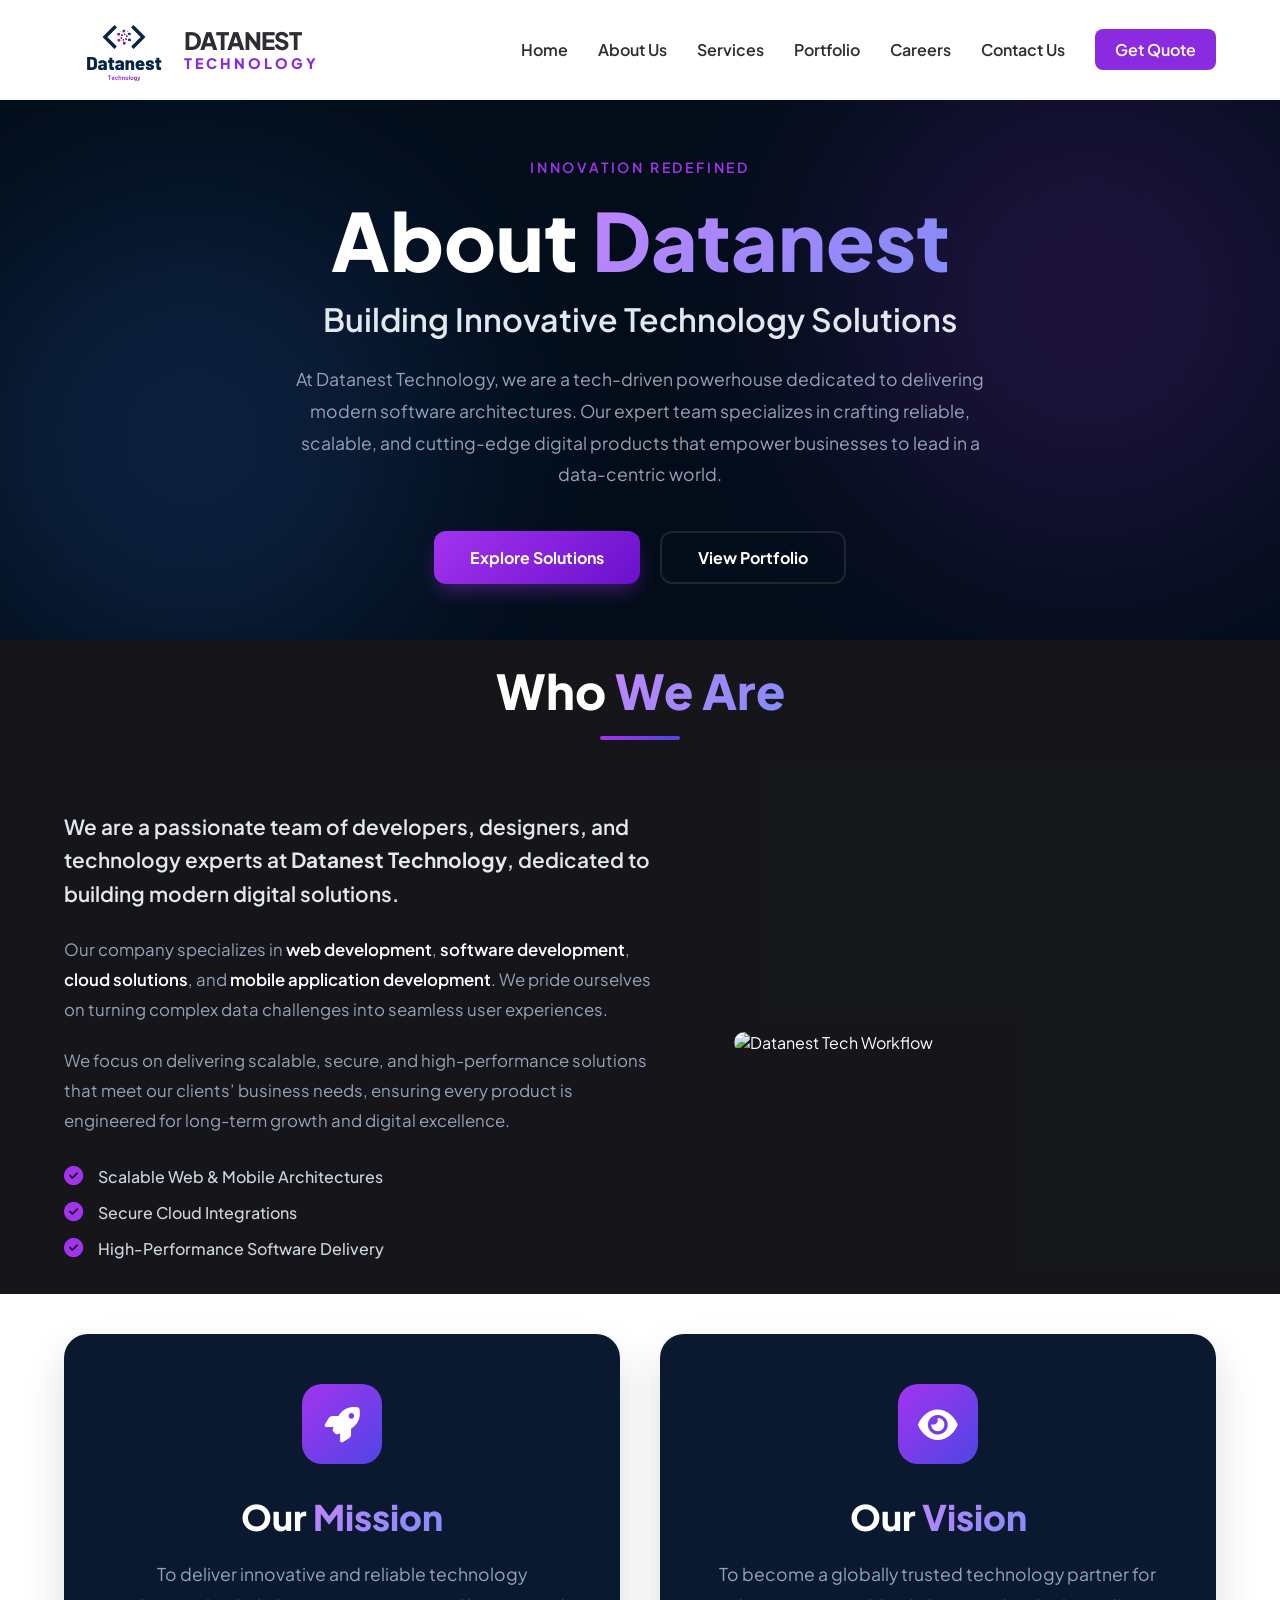
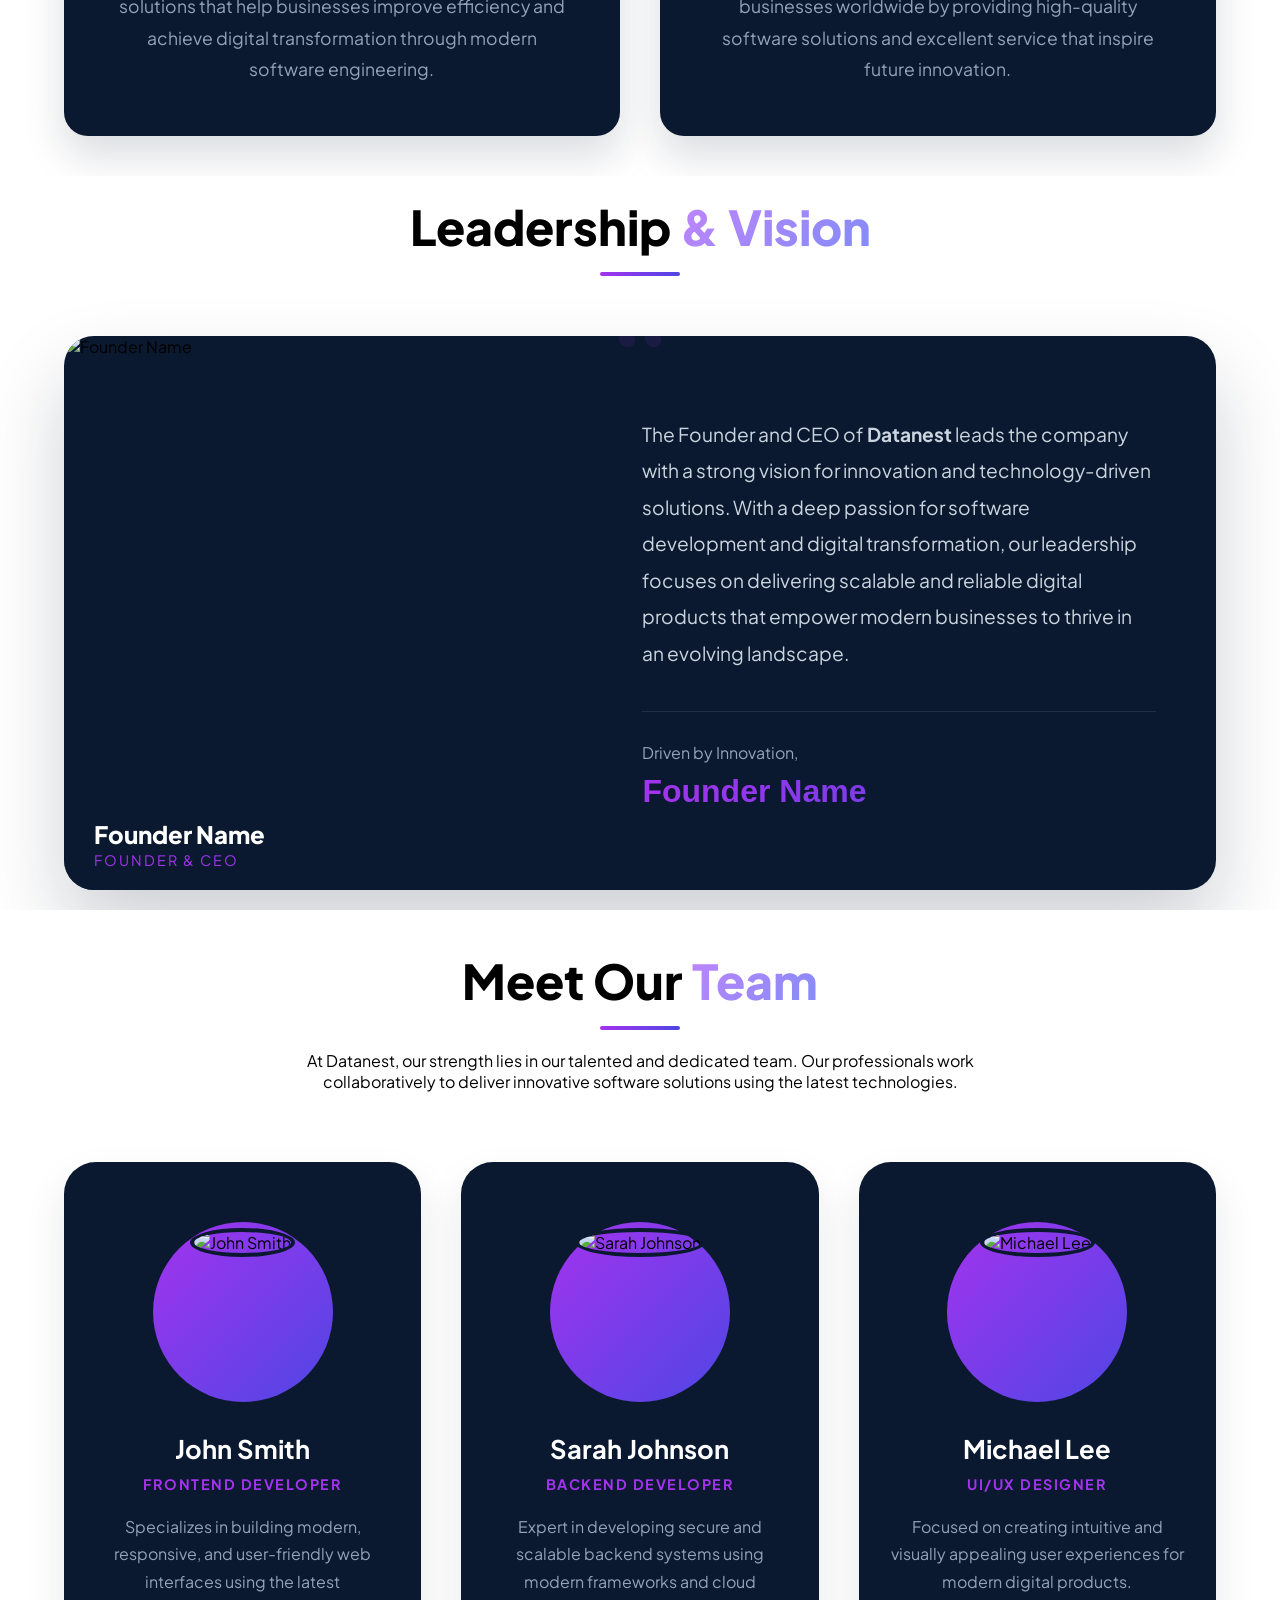
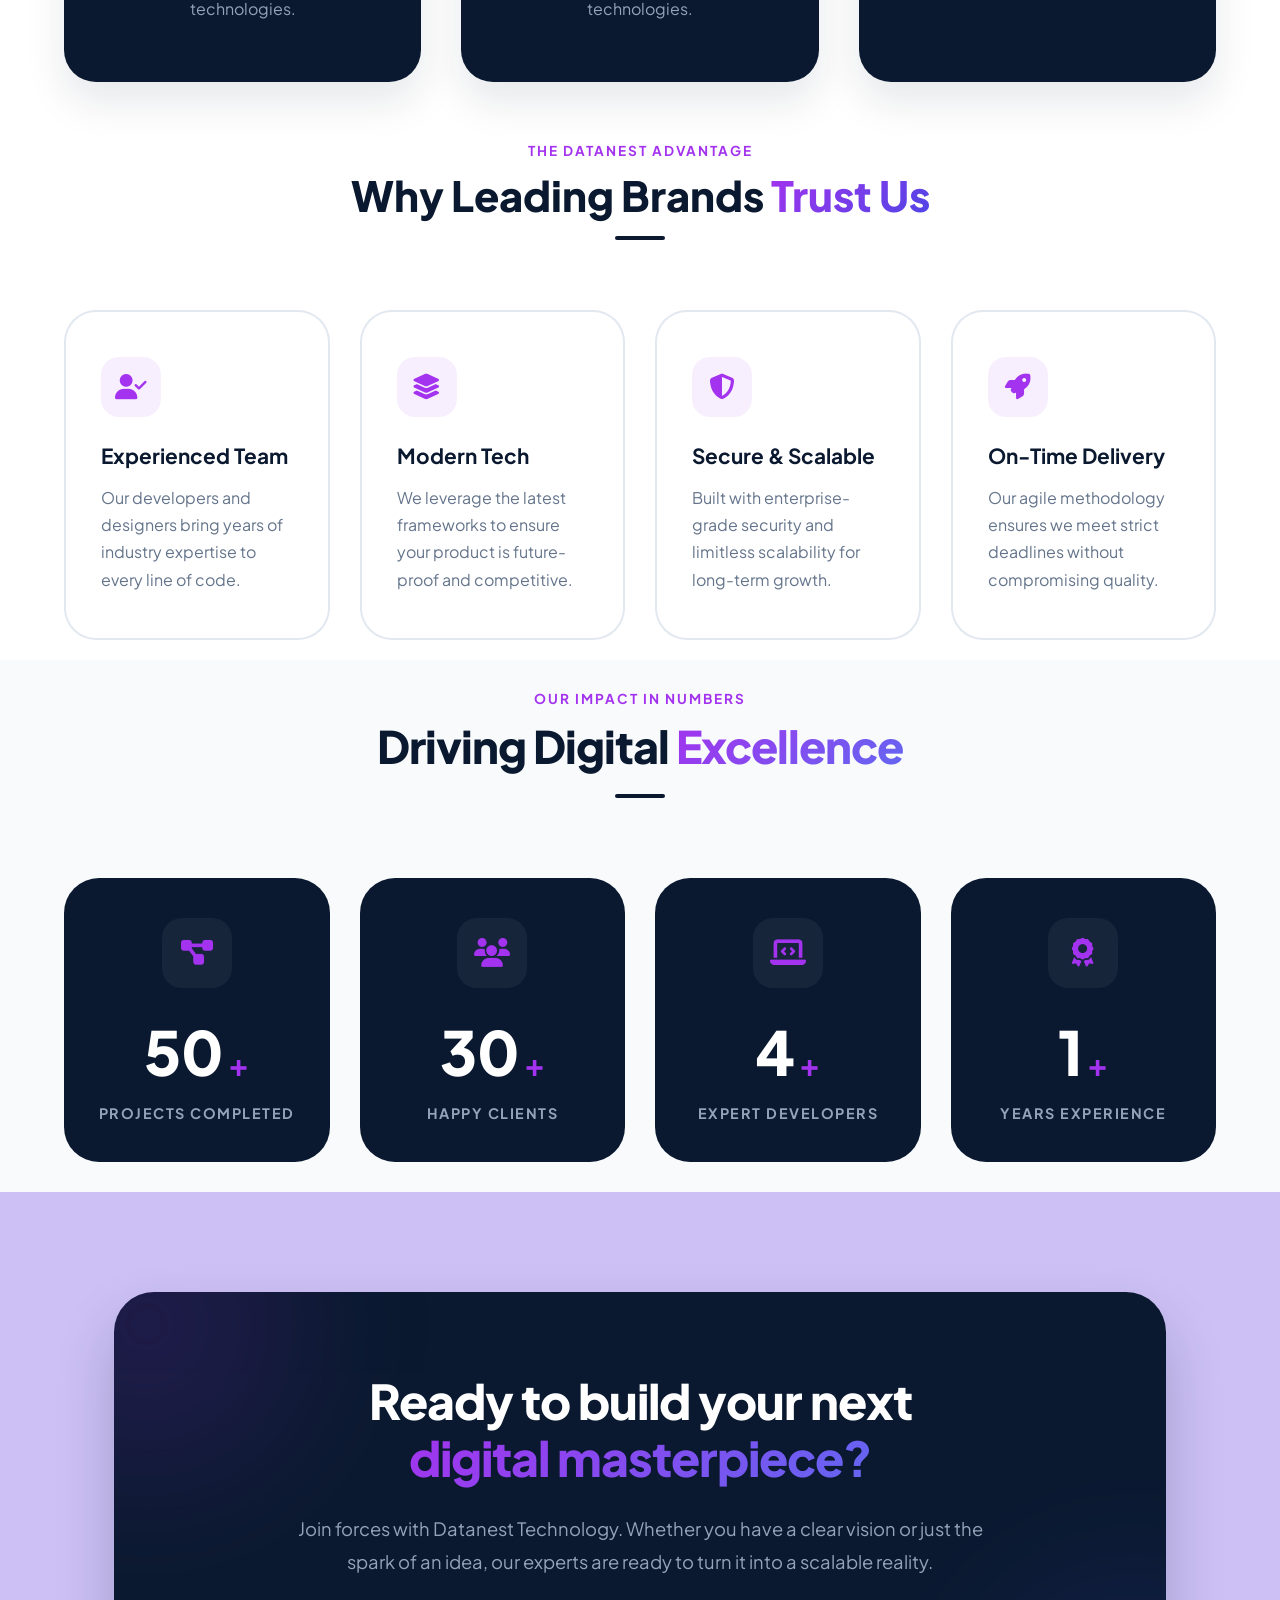
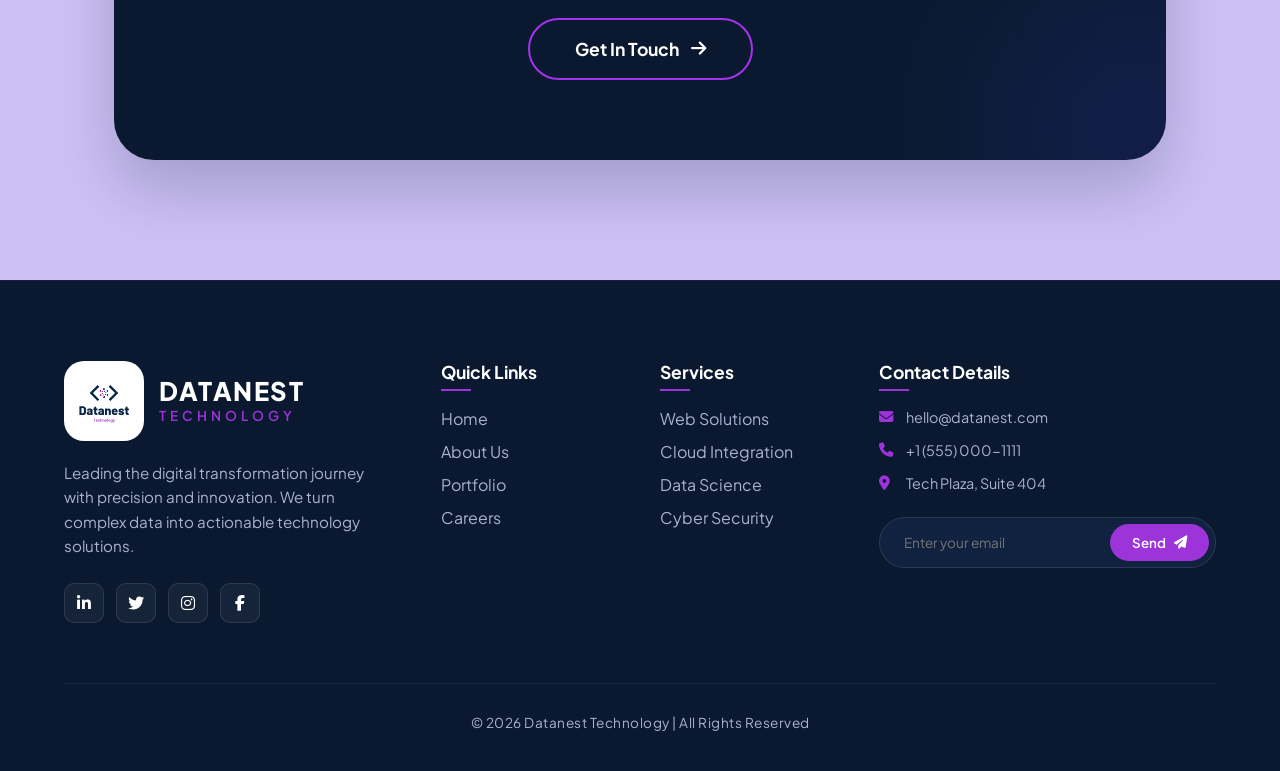
==== about.html @ e2bbfbfa "Initial commit" ====
<!DOCTYPE html>
<html lang="en">

<head>
    <meta charset="UTF-8">
    <meta name="viewport" content="width=device-width, initial-scale=1.0">
    <title>Datanest Technology </title>
    <link rel="stylesheet" href="about.css">
    <link rel="stylesheet" href="https://cdnjs.cloudflare.com/ajax/libs/font-awesome/6.4.0/css/all.min.css">
    <link href="https://fonts.googleapis.com/css2?family=Plus+Jakarta+Sans:wght@400;600;800&display=swap"
        rel="stylesheet">
</head>

<body>

    <nav class="navbar">
        <div class="nav-container">
            <a href="#" class="logo-wrapper">
                <img src="Images/Datanest Technology.svg" alt="Logo" class="logo-img">
                <span class="company-name">DATANEST <span class="accent">TECHNOLOGY</span></span>
            </a>

            <ul class="nav-menu" id="nav-menu">
                <li><a href="index.html" class="nav-link">Home</a></li>
                <li><a href="about.html" class="nav-link">About Us</a></li>
                <li><a href="services.html" class="nav-link">Services</a></li>
                <li><a href="portfolio.html" class="nav-link">Portfolio</a></li>
                <li><a href="career.html" class="nav-link">Careers</a></li>
                <li><a href="contact.html" class="nav-link">Contact Us</a></li>
                <li><a href="#" class="btn-quote">Get Quote</a></li>
            </ul>

            <div class="hamburger" id="hamburger">
                <span class="bar"></span>
                <span class="bar"></span>
                <span class="bar"></span>
            </div>
        </div>
    </nav>


    <!----========================
     ABOUT HERO SECTION
     =============================  -->
     <section class="dt-hero">
        <div class="dt-hero-overlay"></div>
        
        <div class="dt-hero-container">
            <div class="dt-hero-content">
                <span class="dt-tagline">Innovation Redefined</span>
                <h1 class="dt-title">About <span class="dt-gradient-text">Datanest</span></h1>
                <h2 class="dt-subtitle">Building Innovative Technology Solutions</h2>
                <p class="dt-description">
                    At Datanest Technology, we are a tech-driven powerhouse dedicated to delivering modern software 
                    architectures. Our expert team specializes in crafting reliable, scalable, and cutting-edge 
                    digital products that empower businesses to lead in a data-centric world.
                </p>
                <div class="dt-hero-actions">
                    <a href="#services" class="dt-btn-filled">Explore Solutions</a>
                    <a href="portfolio.html" class="dt-btn-outline">View Portfolio</a>
                </div>
            </div>
        </div>

        <div class="dt-blob blob-purple"></div>
        <div class="dt-blob blob-blue"></div>
    </section>

    <!--===========================
     INTRODUCTION 
     ===========================-->
     <section class="dt-intro-section">
    <div class="dt-container">
        <div class="dt-intro-header">
            <h2 class="dt-section-title">Who <span class="dt-gradient-text">We Are</span></h2>
            <div class="dt-title-underline"></div>
        </div>

        <div class="dt-intro-grid">
            <div class="dt-intro-text">
                <p class="dt-highlight">
                    We are a passionate team of developers, designers, and technology experts 
                    at <strong>Datanest Technology</strong>, dedicated to building modern digital solutions.
                </p>
                <p class="dt-main-para">
                    Our company specializes in <strong>web development</strong>, <strong>software development</strong>, 
                    <strong>cloud solutions</strong>, and <strong>mobile application development</strong>. We pride 
                    ourselves on turning complex data challenges into seamless user experiences.
                </p>
                <p class="dt-main-para">
                    We focus on delivering scalable, secure, and high-performance solutions that meet our 
                    clients’ business needs, ensuring every product is engineered for long-term growth 
                    and digital excellence.
                </p>
                <div class="dt-intro-cta">
                    <ul class="dt-feature-list">
                        <li><i class="fas fa-check-circle"></i> Scalable Web & Mobile Architectures</li>
                        <li><i class="fas fa-check-circle"></i> Secure Cloud Integrations</li>
                        <li><i class="fas fa-check-circle"></i> High-Performance Software Delivery</li>
                    </ul>
                </div>
            </div>

            <div class="dt-intro-image-box">
                <div class="dt-image-wrapper">
                    <img src="https://images.unsplash.com/photo-1498050108023-c5249f4df085?auto=format&fit=crop&w=800&q=80" alt="Datanest Tech Workflow" class="dt-intro-img">
                    <div class="dt-image-accent"></div>
                </div>
            </div>
        </div>
    </div>
</section>

<!-- ========================
 Mission and Vision
 ============================ -->

<section class="dt-mv-section-light">
    <div class="dt-container">
        <div class="dt-mv-grid">
            
            <div class="dt-mv-card-dark" data-delay="0.1s">
                <div class="dt-card-inner">
                    <div class="dt-mv-icon-box">
                        <i class="fas fa-rocket"></i>
                    </div>
                    <h2 class="dt-mv-title">Our <span class="dt-gradient-text">Mission</span></h2>
                    <p class="dt-mv-text">
                        To deliver innovative and reliable technology solutions that help businesses 
                        improve efficiency and achieve digital transformation through modern software engineering.
                    </p>
                </div>
            </div>

            <div class="dt-mv-card-dark" data-delay="0.3s">
                <div class="dt-card-inner">
                    <div class="dt-mv-icon-box">
                        <i class="fas fa-eye"></i>
                    </div>
                    <h2 class="dt-mv-title">Our <span class="dt-gradient-text">Vision</span></h2>
                    <p class="dt-mv-text">
                        To become a globally trusted technology partner for businesses worldwide by providing 
                        high-quality software solutions and excellent service that inspire future innovation.
                    </p>
                </div>
            </div>

        </div>
    </div>
</section>

<!-- =====================
 CEO AND FOUNDER 
 ========================-->

 <section class="dt-ceo-section">
    <div class="dt-container">
        <div class="dt-ceo-header">
            <h2 class="dt-section-title">Leadership <span class="dt-gradient-text">& Vision</span></h2>
            <div class="dt-title-underline"></div>
        </div>

        <div class="dt-ceo-card">
            <div class="dt-ceo-grid">
                <div class="dt-ceo-image-box">
                    <img src="https://images.unsplash.com/photo-1507003211169-0a1dd7228f2d?auto=format&fit=crop&w=800&q=80" alt="Founder Name" class="dt-ceo-img">
                    <div class="dt-ceo-label">
                        <span class="dt-label-name">Founder Name</span>
                        <span class="dt-label-role">Founder & CEO</span>
                    </div>
                </div>

                <div class="dt-ceo-content">
                    <div class="dt-quote-mark">“</div>
                    <p class="dt-ceo-text">
                        The Founder and CEO of <strong>Datanest</strong> leads the company with a strong vision for innovation and technology-driven solutions. With a deep passion for software development and digital transformation, our leadership focuses on delivering scalable and reliable digital products that empower modern businesses to thrive in an evolving landscape.
                    </p>
                    <div class="dt-ceo-signature-box">
                        <p class="dt-sig-text">Driven by Innovation,</p>
                        <h4 class="dt-signature-name">Founder Name</h4>
                    </div>
                </div>
            </div>
        </div>
    </div>
</section>


<!-- =========================
 TEAM SECTION 
 ============================== -->
 <section class="dt-team-section">
    <div class="dt-container">
        <div class="dt-team-header">
            <h2 class="dt-section-title">Meet Our <span class="dt-gradient-text">Team</span></h2>
            <div class="dt-title-underline"></div>
            <p class="dt-team-intro">
                At Datanest, our strength lies in our talented and dedicated team. Our professionals work collaboratively 
                to deliver innovative software solutions using the latest technologies.
            </p>
        </div>

        <div class="dt-team-grid-3">
            <div class="dt-member-card" data-delay="0.1s">
                <div class="dt-member-inner">
                    <div class="dt-member-img-box">
                        <img src="https://images.unsplash.com/photo-1500648767791-00dcc994a43e?auto=format&fit=crop&w=600&q=80" alt="John Smith">
                    </div>
                    <div class="dt-member-info">
                        <h3>John Smith</h3>
                        <span class="dt-member-role">Frontend Developer</span>
                        <p class="dt-member-desc">Specializes in building modern, responsive, and user-friendly web interfaces using the latest technologies.</p>
                    </div>
                </div>
            </div>

            <div class="dt-member-card" data-delay="0.2s">
                <div class="dt-member-inner">
                    <div class="dt-member-img-box">
                        <img src="https://images.unsplash.com/photo-1494790108377-be9c29b29330?auto=format&fit=crop&w=600&q=80" alt="Sarah Johnson">
                    </div>
                    <div class="dt-member-info">
                        <h3>Sarah Johnson</h3>
                        <span class="dt-member-role">Backend Developer</span>
                        <p class="dt-member-desc">Expert in developing secure and scalable backend systems using modern frameworks and cloud technologies.</p>
                    </div>
                </div>
            </div>

            <div class="dt-member-card" data-delay="0.3s">
                <div class="dt-member-inner">
                    <div class="dt-member-img-box">
                        <img src="https://images.unsplash.com/photo-1507003211169-0a1dd7228f2d?auto=format&fit=crop&w=600&q=80" alt="Michael Lee">
                    </div>
                    <div class="dt-member-info">
                        <h3>Michael Lee</h3>
                        <span class="dt-member-role">UI/UX Designer</span>
                        <p class="dt-member-desc">Focused on creating intuitive and visually appealing user experiences for modern digital products.</p>
                    </div>
                </div>
            </div>
        </div>
    </div>
</section>

<!--=======================
 why-section 
 =========================-->

<section class="dn-why-section">
    <div class="dn-why-container">
        
        <div class="dn-why-header">
            <span class="dn-why-subtitle">The Datanest Advantage</span>
            <h2 class="dn-why-title">Why Leading Brands <span class="dn-why-gradient">Trust Us</span></h2>
            <div class="dn-why-divider"></div>
        </div>

        <div class="dn-why-grid">
            <div class="dn-why-card">
                <div class="dn-why-inner">
                    <div class="dn-why-icon-box">
                        <i class="fas fa-user-check"></i>
                    </div>
                    <h3>Experienced Team</h3>
                    <p>Our developers and designers bring years of industry expertise to every line of code.</p>
                </div>
            </div>

            <div class="dn-why-card">
                <div class="dn-why-inner">
                    <div class="dn-why-icon-box">
                        <i class="fas fa-layer-group"></i>
                    </div>
                    <h3>Modern Tech</h3>
                    <p>We leverage the latest frameworks to ensure your product is future-proof and competitive.</p>
                </div>
            </div>

            <div class="dn-why-card">
                <div class="dn-why-inner">
                    <div class="dn-why-icon-box">
                        <i class="fas fa-shield-alt"></i>
                    </div>
                    <h3>Secure & Scalable</h3>
                    <p>Built with enterprise-grade security and limitless scalability for long-term growth.</p>
                </div>
            </div>

            <div class="dn-why-card">
                <div class="dn-why-inner">
                    <div class="dn-why-icon-box">
                        <i class="fas fa-rocket"></i>
                    </div>
                    <h3>On-Time Delivery</h3>
                    <p>Our agile methodology ensures we meet strict deadlines without compromising quality.</p>
                </div>
            </div>
        </div>
    </div>
</section>


<!-- COUTER -->

<section class="dn-stats-section">
    <div class="dn-stats-container">
        
        <div class="dn-stats-header">
            <span class="dn-stats-pretitle">Our Impact In Numbers</span>
            <h2 class="dn-stats-main-title">Driving Digital <span class="dn-stats-gradient">Excellence</span></h2>
            <div class="dn-stats-divider"></div>
        </div>

        <div class="dn-stats-grid">
            <div class="dn-stats-card">
                <div class="dn-stats-icon-circle">
                    <i class="fas fa-project-diagram"></i>
                </div>
                <div class="dn-stats-flex">
                    <div class="dn-stats-number" data-target="50">0</div>
                    <span class="dn-stats-plus">+</span>
                </div>
                <p class="dn-stats-label">Projects Completed</p>
                <div class="dn-stats-card-glow"></div>
            </div>

            <div class="dn-stats-card">
                <div class="dn-stats-icon-circle">
                    <i class="fas fa-users"></i>
                </div>
                <div class="dn-stats-flex">
                    <div class="dn-stats-number" data-target="30">0</div>
                    <span class="dn-stats-plus">+</span>
                </div>
                <p class="dn-stats-label">Happy Clients</p>
                <div class="dn-stats-card-glow"></div>
            </div>

            <div class="dn-stats-card">
                <div class="dn-stats-icon-circle">
                    <i class="fas fa-laptop-code"></i>
                </div>
                <div class="dn-stats-flex">
                    <div class="dn-stats-number" data-target="10">0</div>
                    <span class="dn-stats-plus">+</span>
                </div>
                <p class="dn-stats-label">Expert Developers</p>
                <div class="dn-stats-card-glow"></div>
            </div>

            <div class="dn-stats-card">
                <div class="dn-stats-icon-circle">
                    <i class="fas fa-award"></i>
                </div>
                <div class="dn-stats-flex">
                    <div class="dn-stats-number" data-target="3">0</div>
                    <span class="dn-stats-plus">+</span>
                </div>
                <p class="dn-stats-label">Years Experience</p>
                <div class="dn-stats-card-glow"></div>
            </div>
        </div>
    </div>
</section>


<!-- ======================
 CTA 
 ===========================-->
 <section class="dn-cta-section">
    <div class="dn-cta-container">
        <div class="dn-cta-card">
            <div class="dn-cta-glow-1"></div>
            <div class="dn-cta-glow-2"></div>

            <div class="dn-cta-content">
                <h2 class="dn-cta-title">Ready to build your next <br><span class="dn-cta-gradient">digital masterpiece?</span></h2>
                <p class="dn-cta-text">
                    Join forces with Datanest Technology. Whether you have a clear vision or just the spark of an idea, 
                    our experts are ready to turn it into a scalable reality.
                </p>
                
                <div class="dn-cta-actions">
                    <a href="contact.html" class="dn-cta-btn">
                        <span>Get In Touch</span>
                        <i class="fas fa-arrow-right"></i>
                    </a>
                </div>
            </div>
        </div>
    </div>
</section>


    <!-- ==========================
     FOOTER 
    ==============================-->

    <footer class="dt-main-footer">
        <div class="dt-footer-grid">
            <div class="dt-footer-brand">
                <a href="#" class="dt-footer-logo-box">
                    <img src="Images/Datanest Technology.svg" alt="Datanest Logo" class="dt-footer-img">

                    <div class="dt-logo-text-wrapper">
                        <span class="dt-footer-name">DATANEST</span>
                        <span class="dt-purple-text">TECHNOLOGY</span>
                    </div>
                </a>
                <p class="dt-footer-bio">
                    Leading the digital transformation journey with precision and innovation. We turn complex data into
                    actionable technology solutions.
                </p>
                <div class="dt-social-group">
                    <a href="#" class="dt-social-icon" aria-label="LinkedIn"><i class="fab fa-linkedin-in"></i></a>
                    <a href="#" class="dt-social-icon" aria-label="Twitter"><i class="fab fa-twitter"></i></a>
                    <a href="#" class="dt-social-icon dt-insta" aria-label="Instagram"><i
                            class="fab fa-instagram"></i></a>
                    <a href="#" class="dt-social-icon" aria-label="Facebook"><i class="fab fa-facebook-f"></i></a>
                </div>
            </div>

            <div class="dt-footer-nav">
                <h4 class="dt-footer-heading">Quick Links</h4>
                <ul class="dt-footer-list">
                    <li><a href="#" class="dt-footer-link">Home</a></li>
                    <li><a href="#" class="dt-footer-link">About Us</a></li>
                    <li><a href="#" class="dt-footer-link">Portfolio</a></li>
                    <li><a href="#" class="dt-footer-link">Careers</a></li>
                </ul>
            </div>

            <div class="dt-footer-nav">
                <h4 class="dt-footer-heading">Services</h4>
                <ul class="dt-footer-list">
                    <li><a href="#" class="dt-footer-link">Web Solutions</a></li>
                    <li><a href="#" class="dt-footer-link">Cloud Integration</a></li>
                    <li><a href="#" class="dt-footer-link">Data Science</a></li>
                    <li><a href="#" class="dt-footer-link">Cyber Security</a></li>
                </ul>
            </div>

            <div class="dt-footer-contact">
                <h4 class="dt-footer-heading">Contact Details</h4>
                <div class="dt-contact-row"><i class="fas fa-envelope"></i> hello@datanest.com</div>
                <div class="dt-contact-row"><i class="fas fa-phone"></i> +1 (555) 000-1111</div>
                <div class="dt-contact-row"><i class="fas fa-map-marker-alt"></i> Tech Plaza, Suite 404</div>

                <div class="dt-newsletter-box">
                    <form action="#" class="dt-input-group">
                        <input type="email" class="dt-email-input" placeholder="Enter your email" required>
                        <button type="submit" class="dt-send-btn">
                            Send <i class="fas fa-paper-plane"></i>
                        </button>
                    </form>
                </div>
            </div>
        </div>

        <div class="dt-copyright-area">
            <p class="dt-copy-text">&copy; 2026 Datanest Technology | All Rights Reserved</p>
        </div>
    </footer>



    <script src="about.js"></script>
</body>

</html>
---- about.css ----
:root {
  --primary-purple: #8b33a5;
  --dark-purple: #5d0e6d;
  --text-dark: #2d2e32;
  --white: #ffffff;
  --transition: all 0.3s ease;
}

* {
  margin: 0;
  padding: 0;
  box-sizing: border-box;
  font-family: "Plus Jakarta Sans", sans-serif;
}

/* Navbar Container */
/* Adjusting Navbar Height to accommodate larger logo */
.navbar {
  background-color: var(--white);
  height: 100px; /* Increased from 80px to fit the larger logo */
  display: flex;
  align-items: center;
  border-bottom: 2px solid #f8f8f8;
  position: relative;
  z-index: 1000;
}

.nav-container {
  width: 90%;
  max-width: 1200px;
  margin: 0 auto;
  display: flex;
  justify-content: space-between;
  align-items: center;
}

/* Logo Section */
.logo-wrapper {
  display: flex;
  align-items: center;
  text-decoration: none;
  transition: transform 0.3s ease;
}
.logo-wrapper:hover {
  transform: scale(1.09); /* Subtle pop on hover */
}
.logo-img {
  height: 120px; /* Increased from 40px for prominence */
  width: auto;
  object-fit: contain;
}

.company-name {
  font-weight: 800;
  font-size: 1.5rem; /* Increased from 1.2rem */
  color: var(--text-dark);
  letter-spacing: -1px;
  line-height: 1;
  text-transform: uppercase; /* Makes the brand feel more established */
}

.company-name .accent {
  color: var(--primary-purple);
  display: block; /* Moves 'TECHNOLOGY' to a second line for a stacked, bold look */
  font-size: 0.9rem;
  letter-spacing: 3px;
  margin-top: 4px;
}

/* Desktop Menu */
.nav-menu {
  display: flex;
  align-items: center;
  list-style: none;
  gap: 30px;
}

.nav-link {
  text-decoration: none;
  color: var(--text-dark);
  font-weight: 600;
  font-size: 1rem;
  transition: var(--transition);
}

.nav-link:hover {
  color: var(--primary-purple);
}

/* Quote Button */
.btn-quote {
  background-color: var(--primary-purple);
  color: var(--white);
  padding: 10px 20px;
  border-radius: 8px;
  text-decoration: none;
  font-weight: 600;
  transition: var(--transition);
}

.btn-quote:hover {
  background-color: var(--dark-purple);
  box-shadow: 0 4px 15px rgba(108, 99, 255, 0.3);
}

/* Mobile Hamburger */
.hamburger {
  display: none;
  cursor: pointer;
}

.bar {
  display: block;
  width: 25px;
  height: 3px;
  margin: 5px auto;
  background-color: var(--text-dark);
  transition: var(--transition);
}

/* Mobile Responsive Logic */
@media (max-width: 1024px) {
  .nav-menu {
    position: absolute;
    top: 80px;
    left: -100%;
    flex-direction: column;
    background-color: var(--white);
    width: 100%;
    text-align: center;
    transition: 0.4s;
    box-shadow: 0 10px 15px rgba(0, 0, 0, 0.05);
    padding: 40px 0;
    gap: 25px;
  }
  .company-name {
    margin-left: -12px;
  }

  .nav-menu.active {
    left: 0;
  }

  .hamburger {
    display: block;
  }

  /* Hamburger Animation */
  .hamburger.active .bar:nth-child(2) {
    opacity: 0;
  }
  .hamburger.active .bar:nth-child(1) {
    transform: translateY(8px) rotate(45deg);
  }
  .hamburger.active .bar:nth-child(3) {
    transform: translateY(-8px) rotate(-45deg);
  }
}

/* =================
HERO SECTION 
=====================*/

:root {
    --dt-bg: #0a192f;
    --dt-accent: #9d34da;
    --dt-accent-alt: #6e21a8;
    --dt-white: #ffffff;
    --dt-text-dim: #a8b2d1;
}

.dt-contact-hero {
    position: relative;
    width: 100%;
    min-height: 70vh;
    background-color: var(--dt-bg);
    display: flex;
    align-items: center;
    justify-content: center;
    overflow: hidden;
    padding: 20px 5%;
}

/* --- Animated Background --- */
.dt-hero-bg {
    position: absolute;
    width: 100%;
    height: 100%;
    z-index: 1;
}

.dt-orb {
    position: absolute;
    filter: blur(80px);
    border-radius: 50%;
    opacity: 0.4;
    animation: moveOrb 15s infinite alternate ease-in-out;
}

.dt-orb-1 {
    width: 400px;
    height: 400px;
    background: var(--dt-accent);
    top: -100px;
    left: -100px;
}

.dt-orb-2 {
    width: 300px;
    height: 300px;
    background: #4e54c8;
    bottom: -50px;
    right: -50px;
    animation-delay: -5s;
}

@keyframes moveOrb {
    0% { transform: translate(0, 0) scale(1); }
    100% { transform: translate(100px, 50px) scale(1.2); }
}

/* --- Content Layout --- */
.dt-hero-container {
    position: relative;
    z-index: 10;
    max-width: 1000px;
    text-align: center;
}

.dt-hero-content {
    opacity: 0;
    transform: translateY(30px);
}

.dt-tagline {
    color: var(--dt-accent);
    text-transform: uppercase;
    letter-spacing: 4px;
    font-size: 0.9rem;
    font-weight: 700;
    margin-bottom: 20px;
    display: block;
}

.dt-hero-heading {
    color: var(--dt-white);
    font-size: clamp(3rem, 8vw, 5rem);
    font-weight: 800;
    margin-bottom: 40px;
    line-height: 1.1;
}

.dt-purple-gradient {
    background: linear-gradient(90deg, #9d34da, #e0aaff);
    -webkit-background-clip: text;
    -webkit-text-fill-color: transparent;
}

.dt-hero-subheading {
    color: var(--dt-text-dim);
    font-size: clamp(1.1rem, 2vw, 1.3rem);
    line-height: 1.7;
    margin-bottom: 50px;
    max-width: 700px;
    margin-left: auto;
    margin-right: auto;
}

/* --- Buttons --- */
.dt-hero-btns {
    display: flex;
    gap: 20px;
    justify-content: center;
}

.dt-btn-primary {
    background: var(--dt-accent);
    color: white;
    padding: 16px 35px;
    border-radius: 50px;
    text-decoration: none;
    font-weight: 600;
    transition: 0.3s;
    box-shadow: 0 10px 20px rgba(157, 52, 218, 0.3);
}

.dt-btn-primary:hover {
    background: var(--dt-accent-alt);
    transform: translateY(-3px);
    box-shadow: 0 15px 30px rgba(157, 52, 218, 0.4);
}

.dt-btn-outline {
    border: 2px solid rgba(255, 255, 255, 0.2);
    color: white;
    padding: 16px 35px;
    border-radius: 50px;
    text-decoration: none;
    font-weight: 600;
    transition: 0.3s;
}

.dt-btn-outline:hover {
    border-color: var(--dt-accent);
    background: rgba(157, 52, 218, 0.05);
}

/* Responsive Fixes */
@media (max-width: 600px) {
    .dt-contact-hero{
        padding-top: 20px;
        padding-bottom: 20px;
    }
    .dt-hero-btns { flex-direction: column; align-items: center; }
    .dt-btn-primary, .dt-btn-outline { width: 100%; max-width: 250px; }
}

/*====================
 INTERODUCTION 
 ======================*/
 :root {
    --dt-white: #ffffff;
    --dt-light-bg: #f8fafc;
    --dt-navy: #0a192f;
    --dt-purple: #9d34da;
    --dt-gray: #475569;
}

.dt-conversation-section {
    background-color: var(--dt-light-bg);
    padding: 60px 5%;
    color: var(--dt-navy);
    position: relative;
    overflow: hidden;
}

.dt-conv-container {
    max-width: 1200px;
    margin: 0 auto;
    display: grid;
    grid-template-columns: 1.2fr 0.8fr;
    gap: 60px;
    align-items: center;
}

/* Text Side */
.dt-conv-heading {
    font-size: clamp(2.5rem, 5vw, 3.5rem);
    font-weight: 800;
    line-height: 1.1;
    margin-bottom: 25px;
}

.dt-purple-text {
    color: var(--dt-purple);
}

.dt-conv-text {
    font-size: 1.1rem;
    line-height: 1.8;
    color: var(--dt-gray);
    margin-bottom: 35px;
}

.dt-conv-features {
    display: flex;
    gap: 30px;
}

.dt-feature-item {
    display: flex;
    align-items: center;
    gap: 12px;
    font-weight: 600;
    color: var(--dt-navy);
}

.dt-feature-icon {
    width: 40px;
    height: 40px;
    background: rgba(173, 152, 185, 0.1);
    color: var(--dt-purple);
    display: flex;
    align-items: center;
    justify-content: center;
    border-radius: 10px;
}

/* Animated Card Side */
.dt-conv-card {
    background: var(--dt-white);
    padding: 40px;
    border-radius: 30px;
    box-shadow: 0 20px 50px rgba(10, 25, 47, 0.08);
    border: 1px solid rgba(157, 52, 218, 0.1);
    transition: transform 0.4s ease;
    text-align: center;
}

.dt-conv-card:hover {
    transform: translateY(-10px);
}

.dt-card-inner h3 {
    font-size: 1.8rem;
    margin-bottom: 15px;
}

.dt-conv-btn {
    display: inline-block;
    background: var(--dt-navy);
    color: white;
    padding: 18px 30px;
    border-radius: 15px;
    text-decoration: none;
    font-weight: 700;
    margin: 25px 0;
    transition: 0.3s;
}

.dt-conv-btn:hover {
    background: var(--dt-purple);
    box-shadow: 0 10px 20px rgba(157, 52, 218, 0.3);
}

/* Pulse Animation */
.dt-status {
    font-size: 0.9rem;
    color: var(--dt-gray);
    display: flex;
    align-items: center;
    justify-content: center;
    gap: 8px;
}

.dt-pulse {
    width: 10px;
    height: 10px;
    background: #10b981;
    border-radius: 50%;
    position: relative;
}

.dt-pulse::after {
    content: '';
    position: absolute;
    width: 100%;
    height: 100%;
    background: #10b981;
    border-radius: 50%;
    animation: pulseIcon 2s infinite;
}

@keyframes pulseIcon {
    0% { transform: scale(1); opacity: 0.8; }
    100% { transform: scale(3); opacity: 0; }
}

/* Responsive */
@media (max-width: 992px) {
    .dt-conv-container { grid-template-columns: 1fr; gap: 40px; text-align: center; }
    .dt-conv-features { justify-content: center; }
}


/* --- Variables --- */
:root {
    --primary-purple: #8A2BE2;
    --accent-purple: #6a1b9a;
    --black: #1a1a1a;
    --gray: #666;
    --white: #ffffff;
    --bg-light: #f9f9f9;
}

.contact-section {
    background-color: var(--white);
    padding: 60px 0; /* Vertical padding */
    font-family: 'Inter', sans-serif;
    overflow: hidden;
}

.container {
    /* Increased from 1200px to 1400px to use more screen width */
    max-width: 1400px; 
    margin: 0 auto;
    /* Reduced side padding to bring content closer to edges */
    padding: 0 40px; 
}

.contact-grid {
    display: grid;
    grid-template-columns: 1fr 1.2fr;
    /* Reduced gap from 80px to 40px to take up less horizontal space in between */
    gap: 40px; 
    align-items: center;
}

/* --- Left Side Styling --- */
.title {
    font-size: 3rem;
    font-weight: 800;
    color: var(--black);
    margin-bottom: 20px;
    animation: slideRight 0.8s ease forwards;
}

.purple-text {
    color: var(--primary-purple);
}

.description {
    color: var(--gray);
    font-size: 1.1rem;
    margin-bottom: 40px;
    animation: slideRight 1s ease forwards;
}

.info-item {
    display: flex;
    align-items: center;
    gap: 20px;
    margin-bottom: 30px;
    opacity: 0;
    animation: fadeInUp 0.6s ease forwards;
}

.info-item:nth-child(1) { animation-delay: 0.2s; }
.info-item:nth-child(2) { animation-delay: 0.4s; }
.info-item:nth-child(3) { animation-delay: 0.6s; }

.icon-circle {
    width: 60px;
    height: 60px;
    background: var(--black);
    color: var(--white);
    border-radius: 50%;
    display: flex;
    align-items: center;
    justify-content: center;
    font-size: 1.4rem;
    transition: 0.3s ease;
}

.info-item:hover .icon-circle {
    background: var(--primary-purple);
    transform: rotateY(360deg);
}

.text-box h4 {
    margin: 0;
    font-size: 1.2rem;
    color: var(--black);
}

.text-box p {
    margin: 5px 0 0;
    color: var(--gray);
}

/* --- Form Styling --- */
.form-card {
    background: var(--white);
    padding: 50px;
    border-radius: 24px;
    box-shadow: 0 20px 60px rgba(0,0,0,0.08);
    border: 1px solid #eee;
    animation: slideLeft 1s ease forwards;
}

.form-title {
    font-size: 1.8rem;
    margin-bottom: 30px;
    color: var(--black);
}

.input-row {
    display: flex;
    gap: 20px;
    margin-bottom: 20px;
}

.field-group {
    flex: 1;
}

.field-group input, 
.field-group select, 
.field-group textarea {
    width: 100%;
    padding: 15px 20px;
    border: 1.5px solid #eee;
    border-radius: 12px;
    background: var(--bg-light);
    font-size: 1rem;
    transition: 0.3s;
}

.field-group input:focus, 
.field-group textarea:focus {
    outline: none;
    border-color: var(--primary-purple);
    background: var(--white);
    box-shadow: 0 0 0 4px rgba(138, 43, 226, 0.1);
}

.full-width {
    margin-bottom: 25px;
}

/* --- Button Animation --- */
.btn-submit {
    width: 100%;
    padding: 18px;
    background: var(--black);
    color: var(--white);
    border: none;
    border-radius: 12px;
    font-size: 1.1rem;
    font-weight: 600;
    cursor: pointer;
    display: flex;
    align-items: center;
    justify-content: center;
    gap: 12px;
    transition: 0.4s cubic-bezier(0.175, 0.885, 0.32, 1.275);
}

.btn-submit:hover {
    background: var(--primary-purple);
    transform: translateY(-3px);
    box-shadow: 0 10px 20px rgba(138, 43, 226, 0.3);
}

.btn-submit i {
    transition: transform 0.3s ease;
}

.btn-submit:hover i {
    transform: translateX(5px) scale(1.2);
}

/* --- Keyframes --- */
@keyframes slideRight {
    from { opacity: 0; transform: translateX(-60px); }
    to { opacity: 1; transform: translateX(0); }
}

@keyframes slideLeft {
    from { opacity: 0; transform: translateX(60px); }
    to { opacity: 1; transform: translateX(0); }
}

@keyframes fadeInUp {
    from { opacity: 0; transform: translateY(30px); }
    to { opacity: 1; transform: translateY(0); }
}

/* --- Responsive --- */
@media (max-width: 992px) {
    .container { padding: 0 20px; }
    .contact-grid {
        grid-template-columns: 1fr;
        gap: 50px;
    }
    .title { font-size: 2.5rem; text-align: center; }
    .description { text-align: center; }
}

@media (max-width: 600px) {
    .input-row { flex-direction: column; }
    .form-card { padding: 30px 20px; }
}


:root {
    --dn-navy: #0a1d37;      /* Datanest Navy */
    --dn-purple: #8e2de2;    /* Datanest Purple */
    --dn-indigo: #4a00e0;    /* Datanest Indigo */
    --dn-white: #ffffff;
}

.full-map-section {
    background-color: var(--dn-navy);
    position: relative;
    width: 100%;
    padding-top: 30px; /* Space for the floating text */
}

/* --- Top Overlay Content --- */
.map-info-overlay {
    max-width: 1200px;
    margin: 0 auto;
    padding: 0 20px 40px 20px;
    text-align: center;
    animation: fadeInUp 0.8s ease-out;
}

.main-title {
    font-size: 3.5rem;
    font-weight: 800;
    color: var(--dn-white);
    margin-bottom: 10px;
}

.gradient-text {
    background: linear-gradient(45deg, var(--dn-purple), var(--dn-indigo));
    -webkit-background-clip: text;
    -webkit-text-fill-color: transparent;
}

.sub-text {
    color: #a0aec0;
    max-width: 600px;
    margin: 0 auto 30px;
    font-size: 1.1rem;
}

/* --- Clock Styling --- */
.live-clock-card {
    display: inline-flex;
    align-items: center;
    gap: 15px;
    background: rgba(255, 255, 255, 0.03);
    padding: 15px 30px;
    border-radius: 50px;
    border: 1px solid rgba(142, 45, 226, 0.3);
    backdrop-filter: blur(10px);
}

.clock-icon {
    color: var(--dn-purple);
    font-size: 1.5rem;
    animation: pulseIcon 2s infinite;
}

#map-time {
    color: var(--dn-white);
    font-family: 'Courier New', monospace;
    font-size: 1.4rem;
    font-weight: bold;
    letter-spacing: 2px;
}

.clock-data p {
    margin: 0;
    font-size: 0.7rem;
    color: #718096;
    text-transform: uppercase;
}

/* --- Broad Map Area --- */
.broad-map-frame {
    width: 100%;
    line-height: 0; /* Removes bottom gap */
    filter: invert(90%) hue-rotate(180deg) brightness(0.9); /* Tech-Dark-Map effect */
    transition: filter 0.5s ease;
}

.broad-map-frame:hover {
    filter: invert(0%) hue-rotate(0deg) brightness(1); /* Returns to normal on hover */
}

/* --- Animations --- */
@keyframes fadeInUp {
    from { opacity: 0; transform: translateY(30px); }
    to { opacity: 1; transform: translateY(0); }
}

@keyframes pulseIcon {
    0% { transform: scale(1); opacity: 1; }
    50% { transform: scale(1.2); opacity: 0.7; }
    100% { transform: scale(1); opacity: 1; }
}

/* --- Responsive --- */
@media (max-width: 768px) {
    .main-title { font-size: 2.5rem; }
    .broad-map-frame iframe { height: 400px; }
}


/*======================
      ABOUT HERO SECTION
======================= */
/* --- Datanyst Hero Styles --- */
.dt-hero {
    position: relative;
    background-color: #030d1a; /* Very dark navy base */
    min-height: 60vh;
    display: flex;
    align-items: center;
    justify-content: center;
    overflow: hidden;
    padding: 20px;
    font-family: 'Plus Jakarta Sans', sans-serif;
}

.dt-hero-container {
    width: 100%;
    max-width: 1100px;
    margin: 0 auto;
    position: relative;
    z-index: 5;
}

.dt-hero-content {
    text-align: center;
    max-width: 850px;
    margin: 0 auto;
    opacity: 0;
    transform: translateY(40px);
    animation: dtReveal 1.2s cubic-bezier(0.22, 1, 0.36, 1) forwards;
}

/* Typography */
.dt-tagline {
    display: inline-block;
    color: #a333ee;
    font-weight: 600;
    text-transform: uppercase;
    letter-spacing: 0.2em;
    font-size: 14px;
    margin-bottom: 20px;
}

.dt-title {
    font-size: clamp(3rem, 10vw, 5rem);
    font-weight: 800;
    color: #ffffff;
    line-height: 1.1;
    margin-bottom: 15px;
}

.dt-gradient-text {
    background: linear-gradient(135deg, #a333ee 0%, #4f46e5 100%);
    -webkit-background-clip: text;
    -webkit-text-fill-color: transparent;
}

.dt-subtitle {
    font-size: clamp(1.25rem, 4vw, 2rem);
    color: #e2e8f0;
    font-weight: 600;
    margin-bottom: 25px;
}

.dt-description {
    font-size: 1.1rem;
    line-height: 1.8;
    color: #94a3b8;
    margin-bottom: 40px;
    max-width: 700px;
    margin-left: auto;
    margin-right: auto;
}

/* Interactive Buttons */
.dt-hero-actions {
    display: flex;
    gap: 20px;
    justify-content: center;
    flex-wrap: wrap;
}

.dt-btn-filled {
    background: linear-gradient(135deg, #a333ee 0%, #6a11cb 100%);
    color: white;
    padding: 16px 36px;
    border-radius: 12px;
    text-decoration: none;
    font-weight: 700;
    transition: all 0.4s ease;
    box-shadow: 0 10px 20px -5px rgba(163, 51, 238, 0.4);
}

.dt-btn-outline {
    border: 2px solid rgba(255, 255, 255, 0.1);
    color: white;
    padding: 14px 36px;
    border-radius: 12px;
    text-decoration: none;
    font-weight: 700;
    transition: all 0.4s ease;
    backdrop-filter: blur(10px);
}

.dt-btn-filled:hover {
    transform: translateY(-5px);
    box-shadow: 0 15px 30px -5px rgba(163, 51, 238, 0.6);
}

.dt-btn-outline:hover {
    background: rgba(255, 255, 255, 0.05);
    border-color: #a333ee;
    transform: translateY(-5px);
}

/* Ambient Background Blobs */
.dt-blob {
    position: absolute;
    width: 40vw;
    height: 40vw;
    border-radius: 50%;
    filter: blur(100px);
    opacity: 0.15;
    z-index: 1;
}

.blob-purple {
    background: #a333ee;
    top: -10%;
    right: -5%;
    animation: dtFloat 15s infinite alternate;
}

.blob-blue {
    background: #3b82f6;
    bottom: -10%;
    left: -5%;
    animation: dtFloat 20s infinite alternate-reverse;
}

/* Keyframe Animations */
@keyframes dtReveal {
    to {
        opacity: 1;
        transform: translateY(0);
    }
}

@keyframes dtFloat {
    0% { transform: translate(0, 0) scale(1); }
    50% { transform: translate(5%, 10%) scale(1.1); }
    100% { transform: translate(-5%, 5%) scale(1); }
}

/* Mobile Responsiveness */
@media (max-width: 768px) {
    .dt-hero { padding-top: 30px; }
    .dt-hero-actions { flex-direction: column; width: 100%; max-width: 300px; margin: 0 auto; }
    .dt-btn-filled, .dt-btn-outline { text-align: center; }
}

/* ===========================
INTRODUCTION 
==============================*/
/* --- Datanyst Introduction Section --- */
.dt-intro-section {
    padding: 20px;
    background-color: #000105e9; /* Dark Navy Base */
    color: #ffffff;
    overflow: hidden;
    font-family: 'Plus Jakarta Sans', sans-serif;
}

.dt-container {
    max-width: 1200px;
    margin: 0 auto;
    padding: 0 24px;
}

/* --- Centered Header --- */
.dt-intro-header {
    text-align: center;
    margin-bottom: 70px;
}

.dt-section-title {
    font-size: clamp(2rem, 5vw, 3rem);
    font-weight: 800;
    margin-bottom: 15px;
}

.dt-gradient-text {
    background: linear-gradient(135deg, #a333ee 0%, #4f46e5 100%);
    -webkit-background-clip: text;
    -webkit-text-fill-color: transparent;
}

.dt-title-underline {
    width: 80px;
    height: 4px;
    background: linear-gradient(90deg, #a333ee, #4f46e5);
    margin: 0  auto 20px auto;
    border-radius: 10px;
}

/* --- Grid Layout --- */
.dt-intro-grid {
    display: grid;
    grid-template-columns: 1.1fr 0.9fr; /* Text gets slightly more space */
    gap: 80px;
    align-items: center;
}

/* --- Left Side: Text Content --- */
.dt-intro-text {
    text-align: left;
    opacity: 0;
    transform: translateX(-60px);
    transition: all 1s cubic-bezier(0.22, 1, 0.36, 1);
}

.dt-highlight {
    font-size: 1.3rem;
    line-height: 1.6;
    color: #e2e8f0;
    margin-bottom: 25px;
    font-weight: 600;
}

.dt-main-para {
    color: #94a3b8;
    line-height: 1.8;
    margin-bottom: 20px;
    font-size: 1.05rem;
}

.dt-main-para strong {
    color: #ffffff;
    font-weight: 600;
}

/* Feature List */
.dt-feature-list {
    list-style: none;
    padding: 0;
    margin-top: 30px;
}

.dt-feature-list li {
    display: flex;
    align-items: center;
    gap: 15px;
    margin-bottom: 15px;
    color: #cbd5e0;
    font-weight: 500;
}

.dt-feature-list i {
    color: #a333ee; /* Purple checkmarks */
    font-size: 1.2rem;
}

/* --- Right Side: Image Box --- */
.dt-intro-image-box {
    position: relative;
    opacity: 0;
    transform: translateX(60px);
    transition: all 1s cubic-bezier(0.22, 1, 0.36, 1);
}

.dt-image-wrapper {
    position: relative;
    z-index: 2;
}

.dt-intro-img {
    width: 100%;
    border-radius: 24px;
    display: block;
    box-shadow: 0 25px 50px -12px rgba(0, 0, 0, 0.6);
}

/* .dt-image-accent {
    position: absolute;
    top: -20px;
    right: -20px;
    width: 100%;
    height: 100%;
    border: 3px solid #a333ee;
    border-radius: 24px;
    z-index: -1;
    opacity: 0.5;
} */

/* --- JS Trigger Class --- */
.animate-visible {
    opacity: 1;
    transform: translate(0);
}

/* --- Responsive Behavior --- */
@media (max-width: 992px) {
    .dt-intro-grid {
        grid-template-columns: 1fr;
        gap: 50px;
    }
    
    .dt-intro-text {
        order: 2;
    }
    
    .dt-intro-image-box {
        order: 1;
        max-width: 600px;
        margin: 0 auto;
    }
}


/* --- ===============================
Mission & Vision Professional Layout
============================== --- */
/* --- Mission & Vision: Light Background / Dark Card --- */
.dt-mv-section-light {
    padding: 40px;
    background-color: #ffffff; /* Clean white background */
    overflow: hidden;
    font-family: 'Plus Jakarta Sans', sans-serif;
}

.dt-container {
    max-width: 1200px;
    margin: 0 auto;
    padding: 0 24px;
}

.dt-mv-grid {
    display: grid;
    grid-template-columns: repeat(auto-fit, minmax(320px, 1fr));
    gap: 40px;
    align-items: stretch;
}

/* Dark Card Styling */
.dt-mv-card-dark {
    opacity: 0;
    transform: translateY(50px);
    transition: all 0.8s cubic-bezier(0.25, 1, 0.5, 1);
}

.dt-card-inner {
    background: #0a192f; /* Deep Navy Blue */
    border-radius: 24px;
    padding: 50px 30px;
    height: 100%;
    text-align: center;
    position: relative;
    z-index: 1;
    overflow: hidden;
    transition: transform 0.4s ease, box-shadow 0.4s ease;
    box-shadow: 0 20px 40px rgba(10, 25, 47, 0.15);
}

/* Background Glow Effect on Hover */
.dt-card-inner::before {
    content: '';
    position: absolute;
    top: -50%;
    left: -50%;
    width: 200%;
    height: 200%;
    background: radial-gradient(circle, rgba(163, 51, 238, 0.15) 0%, transparent 60%);
    opacity: 0;
    transition: opacity 0.5s ease;
    z-index: -1;
}

.dt-card-inner:hover::before {
    opacity: 1;
}

.dt-card-inner:hover {
    transform: translateY(-10px);
    box-shadow: 0 30px 60px rgba(10, 25, 47, 0.3);
}

/* Icon Box */
.dt-mv-icon-box {
    width: 80px;
    height: 80px;
    background: linear-gradient(135deg, #a333ee 0%, #4f46e5 100%);
    border-radius: 20px;
    display: flex;
    align-items: center;
    justify-content: center;
    margin: 0 auto 30px;
    font-size: 2.2rem;
    color: #ffffff;
    transition: transform 0.5s cubic-bezier(0.175, 0.885, 0.32, 1.275);
}

.dt-card-inner:hover .dt-mv-icon-box {
    transform: scale(1.1) rotate(10deg);
}

/* Typography */
.dt-mv-title {
    font-size: 2.2rem;
    font-weight: 800;
    color: #ffffff;
    margin-bottom: 20px;
}

.dt-gradient-text {
    background: linear-gradient(135deg, #c084fc 0%, #818cf8 100%);
    -webkit-background-clip: text;
    -webkit-text-fill-color: transparent;
}

.dt-mv-text {
    color: #94a3b8; /* Soft Slate */
    line-height: 1.8;
    font-size: 1.1rem;
    max-width: 90%;
    margin: 0 auto;
}

/* JS Animation Class */
.dt-mv-reveal {
    opacity: 1 !important;
    transform: translateY(0) !important;
}

/* Responsive Scaling */
@media (max-width: 768px) {
    .dt-mv-section-light {
        padding: 60px 0;
    }
    .dt-card-inner {
        padding: 40px 25px;
    }
    .dt-mv-title {
        font-size: 1.8rem;
    }
}
      
/* ======================
CEO AND FOUNDER 
=========================*/
/* --- Founder Section Styles --- */
.dt-ceo-section {
    padding: 20px;
    background-color: #ffffff; /* White background as requested */
    overflow: hidden;
}

.dt-ceo-header {
    text-align: center;
    margin-bottom: 60px;
}

/* The Dark Card Container */
.dt-ceo-card {
    background: #0a192f; /* Deep Navy Card */
    border-radius: 30px;
    overflow: hidden;
    box-shadow: 0 40px 80px rgba(10, 25, 47, 0.2);
    opacity: 0;
    transform: translateY(60px);
    transition: all 1s cubic-bezier(0.25, 1, 0.5, 1);
}

.dt-ceo-grid {
    display: grid;
    grid-template-columns: 0.9fr 1.1fr;
    align-items: stretch;
}

/* Image Styling */
.dt-ceo-image-box {
    position: relative;
    overflow: hidden;
    min-height: 500px;
}

.dt-ceo-img {
    width: 100%;
    height: 100%;
    object-fit: cover;
    filter: grayscale(20%);
    transition: transform 0.8s ease;
}

.dt-ceo-card:hover .dt-ceo-img {
    transform: scale(1.05);
    filter: grayscale(0%);
}

.dt-ceo-label {
    position: absolute;
    bottom: 0;
    left: 0;
    width: 100%;
    background: linear-gradient(to top, rgba(10, 25, 47, 0.9), transparent);
    padding: 40px 30px 20px;
    color: white;
}

.dt-label-name {
    display: block;
    font-size: 1.5rem;
    font-weight: 800;
}

.dt-label-role {
    font-size: 0.9rem;
    color: #a333ee;
    text-transform: uppercase;
    letter-spacing: 2px;
}

/* Content Area */
.dt-ceo-content {
    padding: 80px 60px;
    color: #ffffff;
    display: flex;
    flex-direction: column;
    justify-content: center;
    position: relative;
}

.dt-quote-mark {
    font-size: 8rem;
    position: absolute;
    top: 20px;
    left: 30px;
    color: rgba(163, 51, 238, 0.1);
    font-family: serif;
    line-height: 0;
}

.dt-ceo-text {
    font-size: 1.2rem;
    line-height: 1.9;
    color: #cbd5e0;
    margin-bottom: 40px;
    position: relative;
    z-index: 2;
}

.dt-ceo-signature-box {
    border-top: 1px solid rgba(255, 255, 255, 0.1);
    padding-top: 30px;
}

.dt-sig-text {
    color: #94a3b8;
    margin-bottom: 10px;
}

.dt-signature-name {
    font-family: 'Cursive', sans-serif; /* Use a script font if available */
    font-size: 2rem;
    background: linear-gradient(90deg, #a333ee, #4f46e5);
    -webkit-background-clip: text;
    -webkit-text-fill-color: transparent;
}

/* Animation Reveal Class */
.ceo-reveal {
    opacity: 1;
    transform: translateY(0);
}

/* Responsive Scaling */
@media (max-width: 992px) {
    .dt-ceo-grid { grid-template-columns: 1fr; }
    .dt-ceo-image-box { min-height: 400px; }
    .dt-ceo-content { padding: 40px 30px; }
}

/* ==========================
TEAM SECTION  
=============================*/
/* --- Team Section Professional Styles --- */
.dt-team-section {
    padding: 40px;
    background-color: #ffffff; /* White background */
    font-family: 'Plus Jakarta Sans', sans-serif;
}

.dt-container {
    max-width: 1200px;
    margin: 0 auto;
    padding: 0 24px;
}

.dt-team-header {
    text-align: center;
    max-width: 750px;
    margin: 0 auto 70px;
}

/* Grid Alignment for 3 Cards */
.dt-team-grid-3 {
    display: grid;
    grid-template-columns: repeat(3, 1fr);
    gap: 40px;
}

/* Card Styling */
.dt-member-card {
    opacity: 0;
    transform: translateY(40px);
    transition: all 0.8s cubic-bezier(0.2, 1, 0.3, 1);
}

.dt-member-inner {
    background: #0a192f; /* Dark Navy Card */
    border-radius: 32px;
    padding: 60px 30px;
    text-align: center;
    height: 100%;
    display: flex;
    flex-direction: column;
    align-items: center;
    transition: transform 0.4s ease, box-shadow 0.4s ease;
    box-shadow: 0 20px 40px rgba(10, 25, 47, 0.1);
}

.dt-member-inner:hover {
    transform: translateY(-12px);
    box-shadow: 0 40px 80px rgba(10, 25, 47, 0.25);
}

/* 180px Image Box */
.dt-member-img-box {
    width: 180px; 
    height: 180px;
    margin-bottom: 30px;
    border-radius: 50%;
    padding: 6px;
    background: linear-gradient(135deg, #a333ee, #4f46e5); /* Brand Gradient */
    flex-shrink: 0;
}

.dt-member-img-box img {
    width: 100%;
    height: 100%;
    object-fit: cover;
    border-radius: 50%;
    border: 4px solid #0a192f;
}

/* Typography */
.dt-member-info h3 {
    color: #ffffff;
    font-size: 1.6rem;
    margin-bottom: 10px;
    font-weight: 700;
}

.dt-member-role {
    display: block;
    color: #a333ee;
    font-weight: 700;
    font-size: 0.9rem;
    text-transform: uppercase;
    letter-spacing: 1.5px;
    margin-bottom: 20px;
}

.dt-member-desc {
    color: #94a3b8;
    font-size: 1rem;
    line-height: 1.7;
    margin: 0;
}

/* JS Animation Class */
.team-reveal {
    opacity: 1 !important;
    transform: translateY(0) !important;
}

/* Responsive Scaling */
@media (max-width: 992px) {
    .dt-team-grid-3 {
        grid-template-columns: repeat(2, 1fr); /* 2 cards on tablet */
    }
}

@media (max-width: 650px) {
    .dt-team-grid-3 {
        grid-template-columns: 1fr; /* 1 card on phone */
    }
    .dt-member-img-box {
        width: 160px;
        height: 160px;
    }
}

 /*=======================
  why-section 
  ======================== */

  /* --- Why Choose Us: Gradient Border Architecture --- */
.dn-why-section {
    padding: 20px;
    background-color: #ffffff;
    font-family: 'Plus Jakarta Sans', sans-serif;
}

.dn-why-container {
    max-width: 1200px;
    margin: 0 auto;
    padding: 0 24px;
}

/* Header */
.dn-why-header {
    text-align: center;
    margin-bottom: 70px;
}

.dn-why-subtitle {
    display: block;
    color: #a333ee;
    font-weight: 700;
    text-transform: uppercase;
    letter-spacing: 2px;
    font-size: 0.85rem;
    margin-bottom: 10px;
}

.dn-why-title {
    font-size: 2.6rem;
    font-weight: 800;
    color: #0a192f;
}

.dn-why-gradient {
    background: linear-gradient(135deg, #a333ee, #4f46e5);
    -webkit-background-clip: text;
    -webkit-text-fill-color: transparent;
}

.dn-why-divider {
    width: 50px;
    height: 4px;
    background: #0a192f;
    margin: 15px auto 0;
    border-radius: 10px;
}

/* Grid Layout */
.dn-why-grid {
    display: grid;
    grid-template-columns: repeat(auto-fit, minmax(260px, 1fr));
    gap: 30px;
}

/* The Animated Border Card */
.dn-why-card {
    position: relative;
    padding: 2px; /* This creates the border thickness */
    border-radius: 32px;
    background: #e2e8f0; /* Default border color (grey) */
    transition: all 0.4s ease;
    overflow: hidden;
    z-index: 1;
}

/* The Gradient "Border" that appears on hover */
.dn-why-card::before {
    content: '';
    position: absolute;
    top: 0; left: 0; width: 100%; height: 100%;
    background: linear-gradient(135deg, #a333ee, #4f46e5);
    opacity: 0;
    transition: opacity 0.4s ease;
    z-index: -1;
}

.dn-why-card:hover::before {
    opacity: 1;
}

.dn-why-card:hover {
    transform: translateY(-10px);
    box-shadow: 0 25px 50px rgba(163, 51, 238, 0.15);
}

/* Inner Content Box */
.dn-why-inner {
    background: #ffffff; /* White card face */
    padding: 45px 35px;
    border-radius: 30px; /* Must be slightly smaller than card radius */
    height: 100%;
}

.dn-why-icon-box {
    width: 60px;
    height: 60px;
    background: rgba(163, 51, 238, 0.08);
    color: #a333ee;
    border-radius: 18px;
    display: flex;
    align-items: center;
    justify-content: center;
    font-size: 1.6rem;
    margin-bottom: 25px;
    transition: 0.3s;
}

.dn-why-card:hover .dn-why-icon-box {
    background: #a333ee;
    color: #ffffff;
}

.dn-why-inner h3 {
    font-size: 1.3rem;
    color: #0a192f;
    margin-bottom: 15px;
    font-weight: 700;
}

.dn-why-inner p {
    color: #64748b;
    line-height: 1.7;
    font-size: 1rem;
    margin: 0;
}

/* Mobile Alignment */
@media (max-width: 768px) {
    .dn-why-title { font-size: 2.1rem; }
    .dn-why-inner { padding: 35px 25px; }
}



/* COUNTER */
/* --- Professional Stats Architecture --- */
.dn-stats-section {
    padding:30px;
    background-color: #f8fafc; /* Light grey to distinguish from white sections */
    font-family: 'Plus Jakarta Sans', sans-serif;
}

.dn-stats-container {
    max-width: 1200px;
    margin: 0 auto;
    padding: 0 24px;
}

/* Header Aesthetics */
.dn-stats-header {
    text-align: center;
    margin-bottom: 80px;
}

.dn-stats-pretitle {
    display: block;
    color: #a333ee;
    text-transform: uppercase;
    font-weight: 700;
    letter-spacing: 2px;
    font-size: 0.85rem;
    margin-bottom: 10px;
}

.dn-stats-main-title {
    font-size: 2.8rem;
    font-weight: 800;
    color: #0a192f;
    letter-spacing: -1px;
}

.dn-stats-gradient {
    background: linear-gradient(135deg, #a333ee, #6366f1);
    -webkit-background-clip: text;
    -webkit-text-fill-color: transparent;
}

.dn-stats-divider {
    width: 50px;
    height: 4px;
    background: #0a192f;
    margin: 20px auto 0;
    border-radius: 10px;
}

/* Grid Logic */
.dn-stats-grid {
    display: grid;
    grid-template-columns: repeat(4, 1fr);
    gap: 30px;
}

/* Luxury Card Styling */
.dn-stats-card {
    background: #0a192f;
    padding: 40px 20px;
    border-radius: 35px;
    text-align: center;
    position: relative;
    overflow: hidden;
    transition: all 0.5s cubic-bezier(0.175, 0.885, 0.32, 1.275);
    z-index: 1;
}

.dn-stats-card:hover {
    transform: translateY(-15px);
    box-shadow: 0 30px 60px rgba(10, 25, 47, 0.3);
}

.dn-stats-icon-circle {
    width: 70px;
    height: 70px;
    background: rgba(255, 255, 255, 0.05);
    border-radius: 20px;
    display: flex;
    align-items: center;
    justify-content: center;
    margin: 0 auto 25px;
    font-size: 1.8rem;
    color: #a333ee;
    transition: 0.3s;
}

.dn-stats-card:hover .dn-stats-icon-circle {
    background: #a333ee;
    color: #fff;
    transform: rotate(10deg);
}

.dn-stats-flex {
    display: flex;
    align-items: baseline;
    justify-content: center;
    color: #ffffff;
}

.dn-stats-number {
    font-size: 3.8rem;
    font-weight: 800;
}

.dn-stats-plus {
    font-size: 2rem;
    color: #a333ee;
    font-weight: 700;
    margin-left: 4px;
}

.dn-stats-label {
    margin-top: 15px;
    color: #94a3b8;
    font-size: 0.9rem;
    font-weight: 700;
    text-transform: uppercase;
    letter-spacing: 1.5px;
}

/* Animated Card Glow Effect */
.dn-stats-card-glow {
    position: absolute;
    top: -50%;
    left: -50%;
    width: 200%;
    height: 200%;
    background: radial-gradient(circle, rgba(163, 51, 238, 0.15), transparent 70%);
    opacity: 0;
    transition: opacity 0.5s ease;
    z-index: -1;
}

.dn-stats-card:hover .dn-stats-card-glow {
    opacity: 1;
}

/* Responsive Scaling */
@media (max-width: 1100px) {
    .dn-stats-grid { grid-template-columns: repeat(2, 1fr); }
}

@media (max-width: 600px) {
    .dn-stats-grid { grid-template-columns: 1fr; }
    .dn-stats-main-title { font-size: 2.2rem; }
    .dn-stats-card { padding: 40px 20px; }
}

/* =========================
CTA 
=============================*/
/* --- Final CTA Architecture --- */
.dn-cta-section {
    padding: 100px 0 120px;
    background-color: #ccc0f5;
    font-family: 'Plus Jakarta Sans', sans-serif;
}

.dn-cta-container {
    max-width: 1100px;
    margin: 0 auto;
    padding: 0 24px;
}

.dn-cta-card {
    background: #0a192f; /* Brand Navy */
    border-radius: 40px;
    padding: 80px 40px;
    text-align: center;
    position: relative;
    overflow: hidden;
    box-shadow: 0 30px 60px rgba(10, 25, 47, 0.2);
}

/* Floating Glow Effects */
.dn-cta-glow-1, .dn-cta-glow-2 {
    position: absolute;
    width: 300px;
    height: 300px;
    border-radius: 50%;
    filter: blur(80px);
    opacity: 0.15;
    z-index: 1;
}

.dn-cta-glow-1 {
    background: #a333ee;
    top: -100px;
    left: -100px;
}

.dn-cta-glow-2 {
    background: #4f46e5;
    bottom: -100px;
    right: -100px;
}

.dn-cta-content {
    position: relative;
    z-index: 2;
    max-width: 700px;
    margin: 0 auto;
}

.dn-cta-title {
    font-size: 3rem;
    font-weight: 800;
    color: #ffffff;
    line-height: 1.2;
    margin-bottom: 25px;
    letter-spacing: -1px;
}

.dn-cta-gradient {
    background: linear-gradient(135deg, #a333ee, #6366f1);
    -webkit-background-clip: text;
    -webkit-text-fill-color: transparent;
}

.dn-cta-text {
    color: #94a3b8;
    font-size: 1.15rem;
    line-height: 1.8;
    margin-bottom: 40px;
}

/* The Professional Button */
.dn-cta-btn {
    display: inline-flex;
    align-items: center;
    gap: 12px;
    padding: 18px 45px;
    background: transparent;
    border: 2px solid #a333ee;
    color: #ffffff;
    text-decoration: none;
    font-weight: 700;
    font-size: 1.1rem;
    border-radius: 50px;
    transition: all 0.4s cubic-bezier(0.175, 0.885, 0.32, 1.275);
    position: relative;
    z-index: 1;
    overflow: hidden;
}

.dn-cta-btn span {
    position: relative;
    z-index: 3;
}

.dn-cta-btn i {
    transition: transform 0.4s ease;
    position: relative;
    z-index: 3;
}

/* Button Hover Fill */
.dn-cta-btn::before {
    content: '';
    position: absolute;
    top: 0;
    left: -100%;
    width: 100%;
    height: 100%;
    background: linear-gradient(135deg, #a333ee, #4f46e5);
    transition: all 0.4s ease;
    z-index: 2;
}

.dn-cta-btn:hover::before {
    left: 0;
}

.dn-cta-btn:hover {
    border-color: transparent;
    box-shadow: 0 15px 30px rgba(163, 51, 238, 0.4);
    transform: scale(1.05);
}

.dn-cta-btn:hover i {
    transform: translateX(5px);
}

/* Responsive Scaling */
@media (max-width: 768px) {
    .dn-cta-card { padding: 60px 25px; }
    .dn-cta-title { font-size: 2.2rem; }
    .dn-cta-text { font-size: 1rem; }
    .dn-cta-btn { width: 100%; justify-content: center; }
}
/*==========================
 FOOTER 
 ===========================*/

/* 1. Global Variables & Root */
:root {
  --dt-bg: #0a192f;        /* Deep Navy Background */
  --dt-accent: #9d34da;    /* Vibrant Purple */
  --dt-text-main: #ffffff; /* Pure White */
  --dt-text-dim: #a8b2d1;  /* Soft Blue-Gray */
  --dt-input-bg: #112240;  /* Lighter Navy for inputs */
  --transition: all 0.3s cubic-bezier(0.4, 0, 0.2, 1);
}

/* 2. Base Styles */
body {
  margin: 0;
  font-family: "Inter", -apple-system, BlinkMacSystemFont, sans-serif;
}

.dt-main-footer {
  background-color: var(--dt-bg);
  color: var(--dt-text-main);
  padding: 80px 5% 40px;
  overflow: hidden;
  border-top: 1px solid rgba(157, 52, 218, 0.1);
}

.dt-footer-grid {
  display: grid;
  grid-template-columns: 1.5fr 0.8fr 0.8fr 1.5fr;
  gap: 40px;
  max-width: 1200px;
  margin: 0 auto;
}

/* 3. Logo & Brand (Perfectly Aligned & Stacked) */
.dt-footer-logo-box {
  display: flex;
  align-items: center; /* Vertical centering of logo and text */
  text-decoration: none;
  gap: 15px;
  margin-bottom: 20px;
  transition: var(--transition);
}

.dt-footer-logo-box:hover {
  transform: translateY(-2px);
}

.dt-footer-img {
  height: 80px; /* Sized to match two lines of text */
  width: auto;
  background-color: white;
  border-radius: 20px;
  /* Optional: filter: drop-shadow(0 0 8px rgba(157, 52, 218, 0.2)); */
}

.dt-logo-text-wrapper {
  display: flex;
  flex-direction: column; /* Stacks Datanyst and Technology */
  justify-content: center;
}

.dt-footer-name {
  font-size: 1.6rem;
  font-weight: 800;
  color: var(--dt-text-main);
  letter-spacing: 1.5px;
  line-height: 1;
}

.dt-purple-text {
  color: var(--dt-accent);
  font-size: 0.85rem;
  font-weight: 600;
  letter-spacing: 4px;
  text-transform: uppercase;
  margin-top: 4px;
}

.dt-footer-bio {
  color: var(--dt-text-dim);
  line-height: 1.6;
  font-size: 0.95rem;
  margin-bottom: 25px;
  max-width: 320px;
}

/* 4. Social Icons (Animated) */
.dt-social-group {
  display: flex;
  gap: 12px;
}

.dt-social-icon {
  width: 40px;
  height: 40px;
  background: rgba(255, 255, 255, 0.05);
  display: flex;
  align-items: center;
  justify-content: center;
  border-radius: 10px;
  color: var(--dt-text-main);
  text-decoration: none;
  transition: var(--transition);
  border: 1px solid rgba(255, 255, 255, 0.1);
}

.dt-social-icon:hover {
  background: var(--dt-accent);
  transform: translateY(-5px);
  box-shadow: 0 5px 15px rgba(157, 52, 218, 0.4);
  border-color: transparent;
}

/* Instagram Specific Hover Gradient */
.dt-social-icon.dt-insta:hover {
  background: radial-gradient(circle at 30% 107%, #fdf497 0%, #fdf497 5%, #fd5949 45%, #d6249f 60%, #285AEB 90%);
}

/* 5. Navigation Links */
.dt-footer-heading {
  font-size: 1.1rem;
  margin-bottom: 25px;
  font-weight: 700;
  position: relative;
}

.dt-footer-heading::after {
  content: "";
  position: absolute;
  left: 0;
  bottom: -8px;
  width: 30px;
  height: 2px;
  background: var(--dt-accent);
}

.dt-footer-list {
  list-style: none;
  padding: 0;
}

.dt-footer-list li {
  margin-bottom: 12px;
}

.dt-footer-link {
  color: var(--dt-text-dim);
  text-decoration: none;
  transition: var(--transition);
  display: inline-block;
}

.dt-footer-link:hover {
  color: var(--dt-accent);
  transform: translateX(5px);
}

/* 6. Contact & Animated Newsletter */
.dt-contact-row {
  display: flex;
  align-items: center;
  gap: 12px;
  color: var(--dt-text-dim);
  margin-bottom: 15px;
  font-size: 0.9rem;
}

.dt-contact-row i {
  color: var(--dt-accent);
  width: 15px;
}

.dt-newsletter-box {
  margin-top: 25px;
}

.dt-input-group {
  display: flex;
  background: var(--dt-input-bg);
  padding: 6px;
  border-radius: 50px; /* Pill shape */
  border: 1px solid rgba(255, 255, 255, 0.1);
  transition: var(--transition);
}

.dt-input-group:focus-within {
  border-color: var(--dt-accent);
  box-shadow: 0 0 15px rgba(157, 52, 218, 0.2);
}

.dt-email-input {
  background: transparent;
  border: none;
  padding: 10px 18px;
  color: white;
  flex: 1;
  outline: none;
  font-size: 0.85rem;
}

.dt-send-btn {
  background: var(--dt-accent);
  border: none;
  color: white;
  padding: 10px 22px;
  border-radius: 50px;
  cursor: pointer;
  transition: var(--transition);
  display: flex;
  align-items: center;
  gap: 8px;
  font-weight: 600;
}

.dt-send-btn:hover {
  background: #b14cf0;
  transform: scale(1.05);
}

.dt-send-btn i {
  transition: transform 0.3s ease;
}

.dt-send-btn:hover i {
  transform: translate(3px, -3px); /* Paper plane flight animation */
}

/* 7. Copyright Area */
.dt-copyright-area {
  margin-top: 60px;
  border-top: 1px solid rgba(255, 255, 255, 0.05);
  padding-top: 30px;
  text-align: center;
}

.dt-copy-text {
  color: var(--dt-text-dim);
  font-size: 0.85rem;
  letter-spacing: 0.5px;
}

/* 8. Responsive Breakpoints */
@media (max-width: 1024px) {
  .dt-footer-grid {
    grid-template-columns: 1fr 1fr;
    gap: 50px;
  }
}

@media (max-width: 650px) {
  .dt-main-footer {
    padding: 60px 8% 30px;
  }
  
  .dt-footer-grid {
    grid-template-columns: 1fr;
    text-align: center;
  }

  .dt-footer-logo-box,
  .dt-social-group,
  .dt-contact-row,
  .dt-footer-heading::after {
    justify-content: center;
    margin-left: auto;
    margin-right: auto;
  }

  .dt-footer-heading::after {
    left: 50%;
    transform: translateX(-50%);
  }

  .dt-footer-bio {
    margin-left: auto;
    margin-right: auto;
  }

  .dt-input-group {
    border-radius: 12px;
    flex-direction: column;
    background: transparent;
    gap: 12px;
    border: none;
    padding: 0;
  }

  .dt-email-input {
    background: var(--dt-input-bg);
    border-radius: 10px;
    border: 1px solid rgba(255, 255, 255, 0.1);
    height: 45px;
  }

  .dt-send-btn {
    justify-content: center;
    border-radius: 10px;
    height: 45px;
  }
}
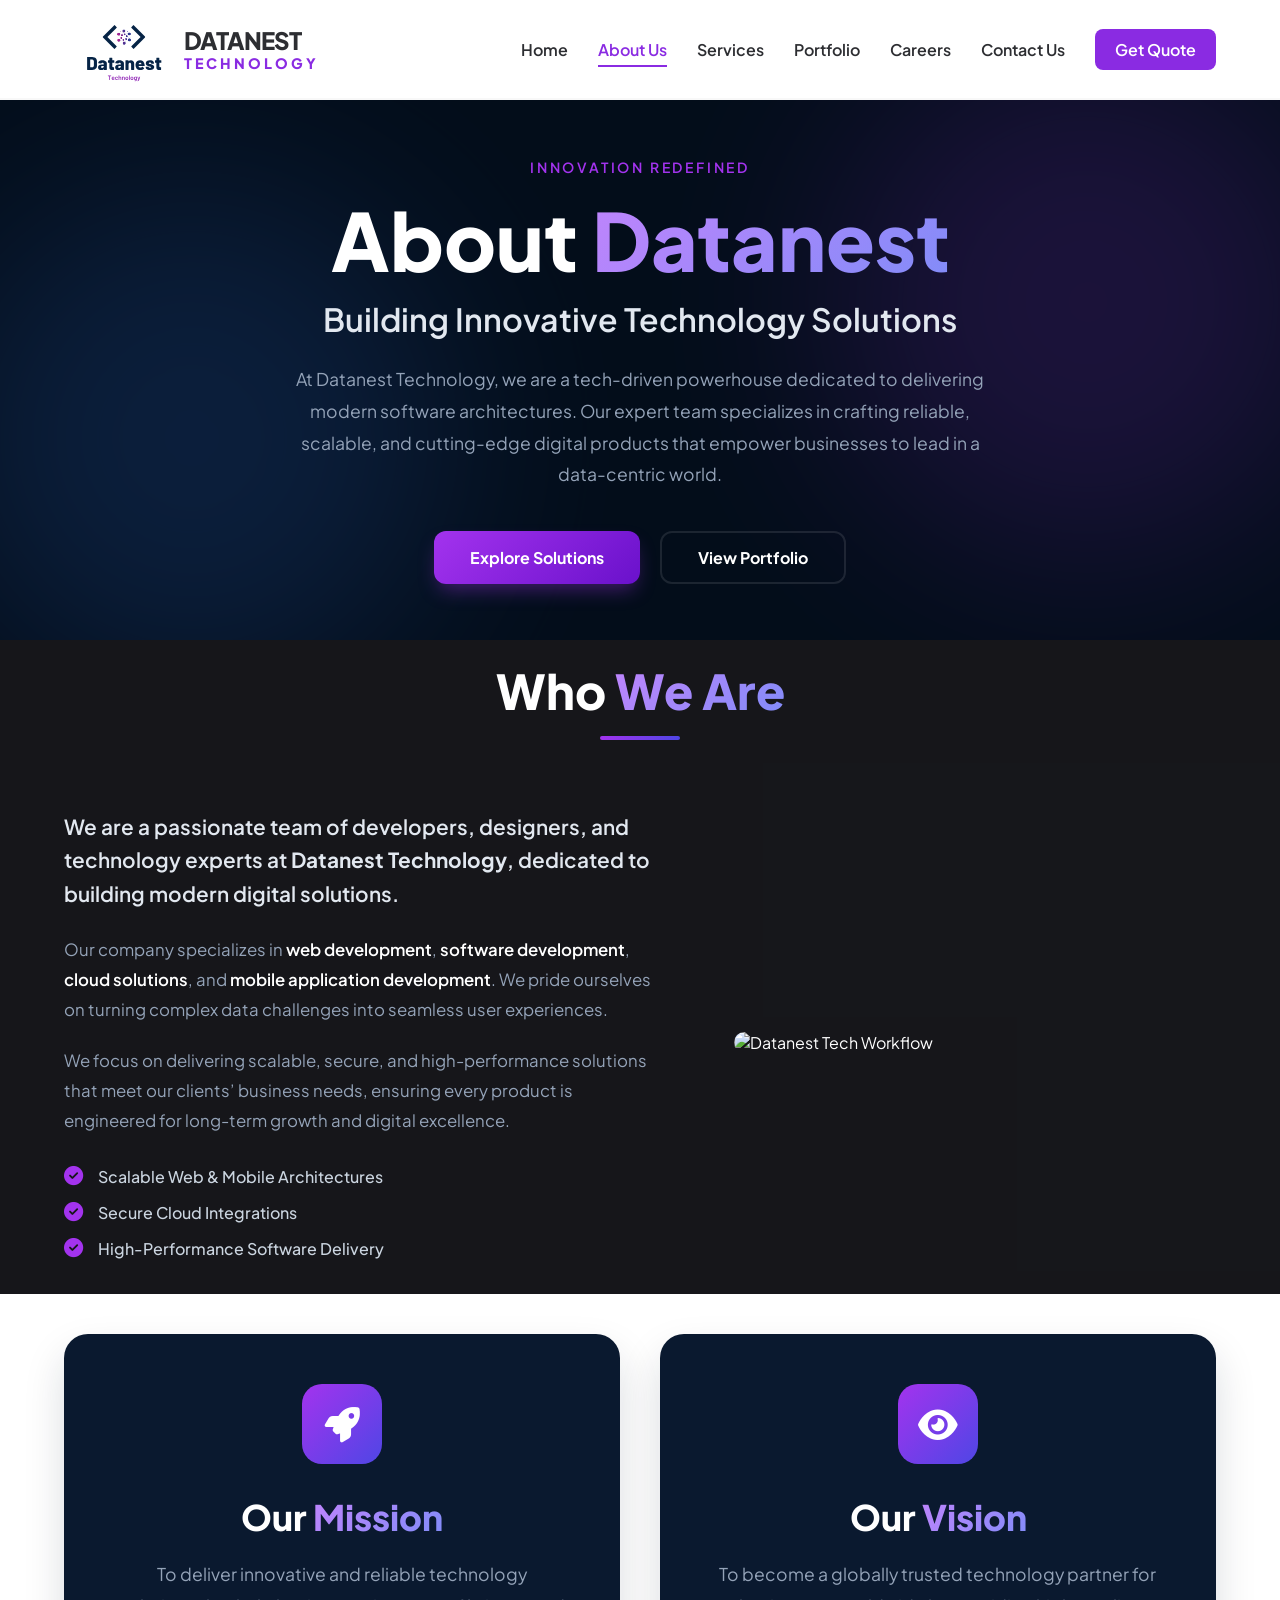
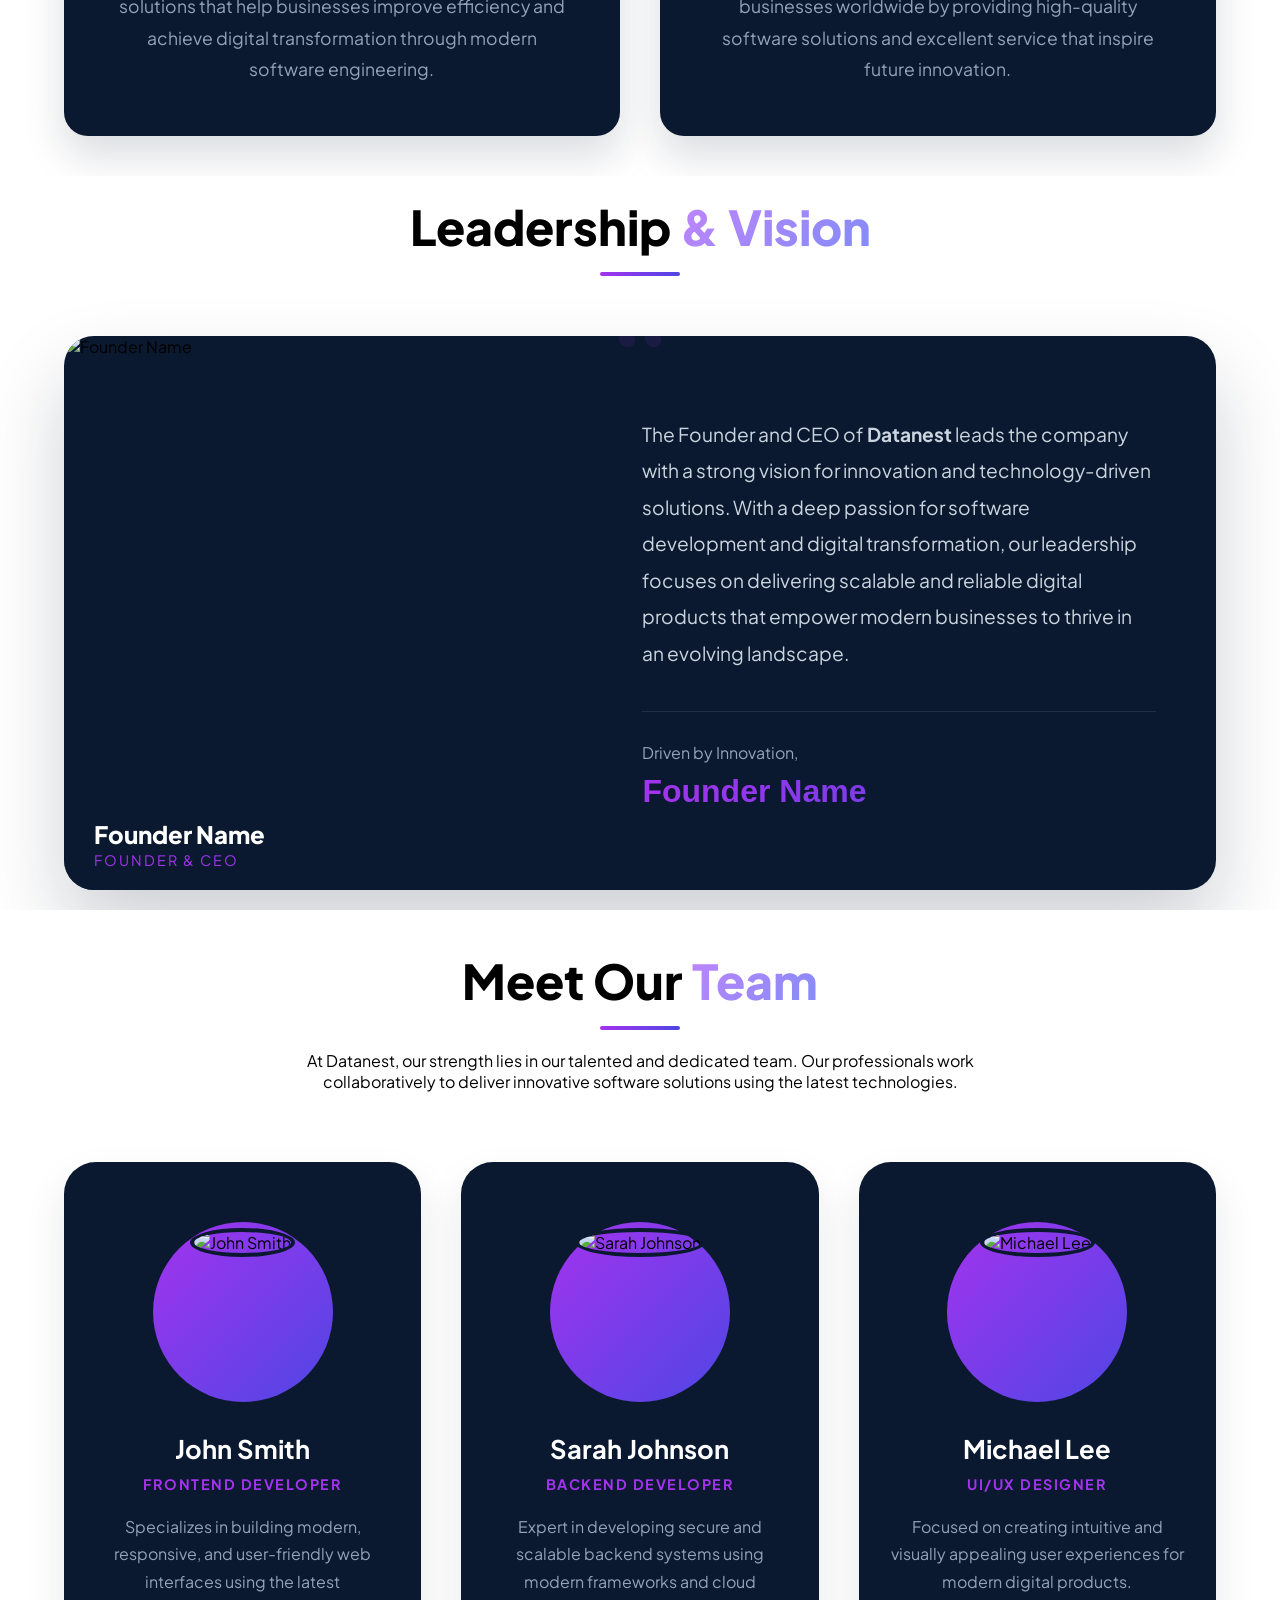
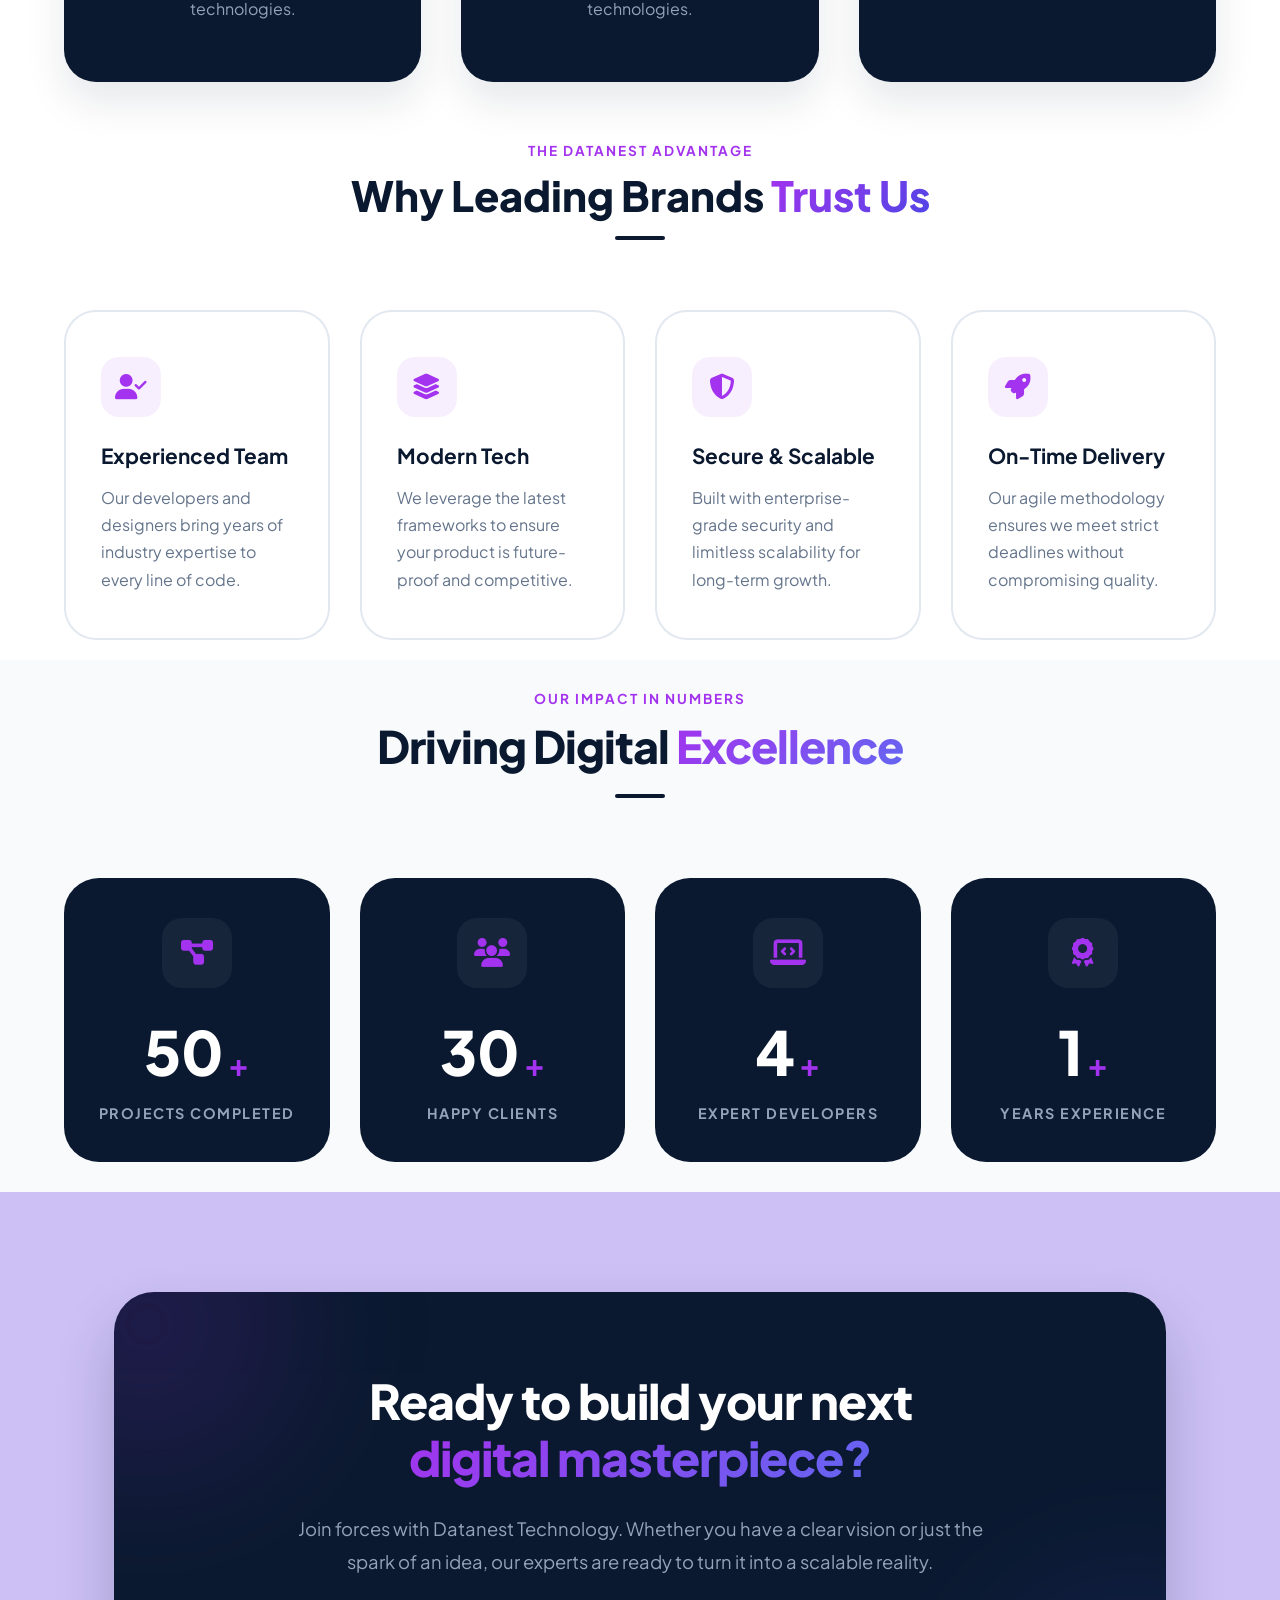
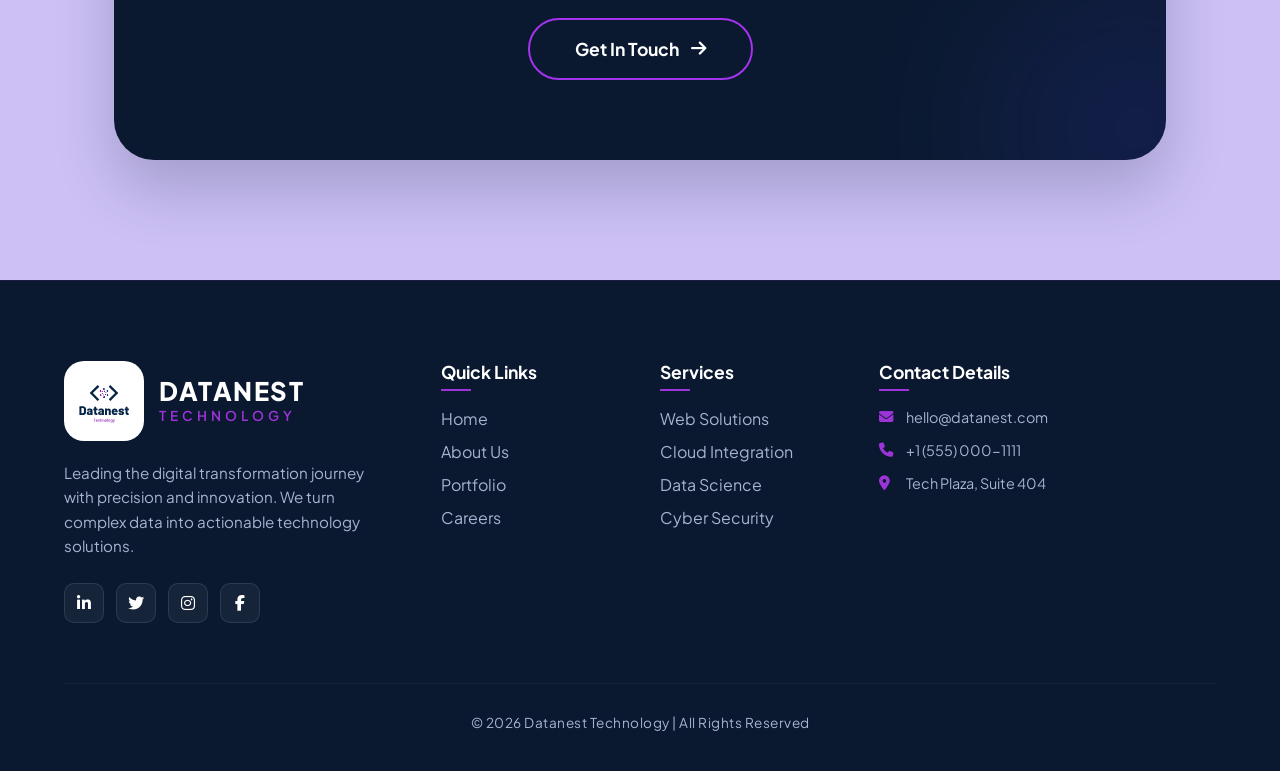
==== commit 8bded3b3: "changes" ====
--- a/about.html
+++ b/about.html
@@ -447,14 +447,6 @@
                 <div class="dt-contact-row"><i class="fas fa-phone"></i> +1 (555) 000-1111</div>
                 <div class="dt-contact-row"><i class="fas fa-map-marker-alt"></i> Tech Plaza, Suite 404</div>
 
-                <div class="dt-newsletter-box">
-                    <form action="#" class="dt-input-group">
-                        <input type="email" class="dt-email-input" placeholder="Enter your email" required>
-                        <button type="submit" class="dt-send-btn">
-                            Send <i class="fas fa-paper-plane"></i>
-                        </button>
-                    </form>
-                </div>
             </div>
         </div>
 
--- a/about.css
+++ b/about.css
@@ -85,6 +85,13 @@
 
 .nav-link:hover {
   color: var(--primary-purple);
+}
+
+/* Active State Styling */
+.nav-link.active {
+    color: var(--primary-purple);
+    border-bottom: 2px solid var(--primary-purple);
+    padding-bottom: 5px; /* Adds space between text and underline */
 }
 
 /* Quote Button */
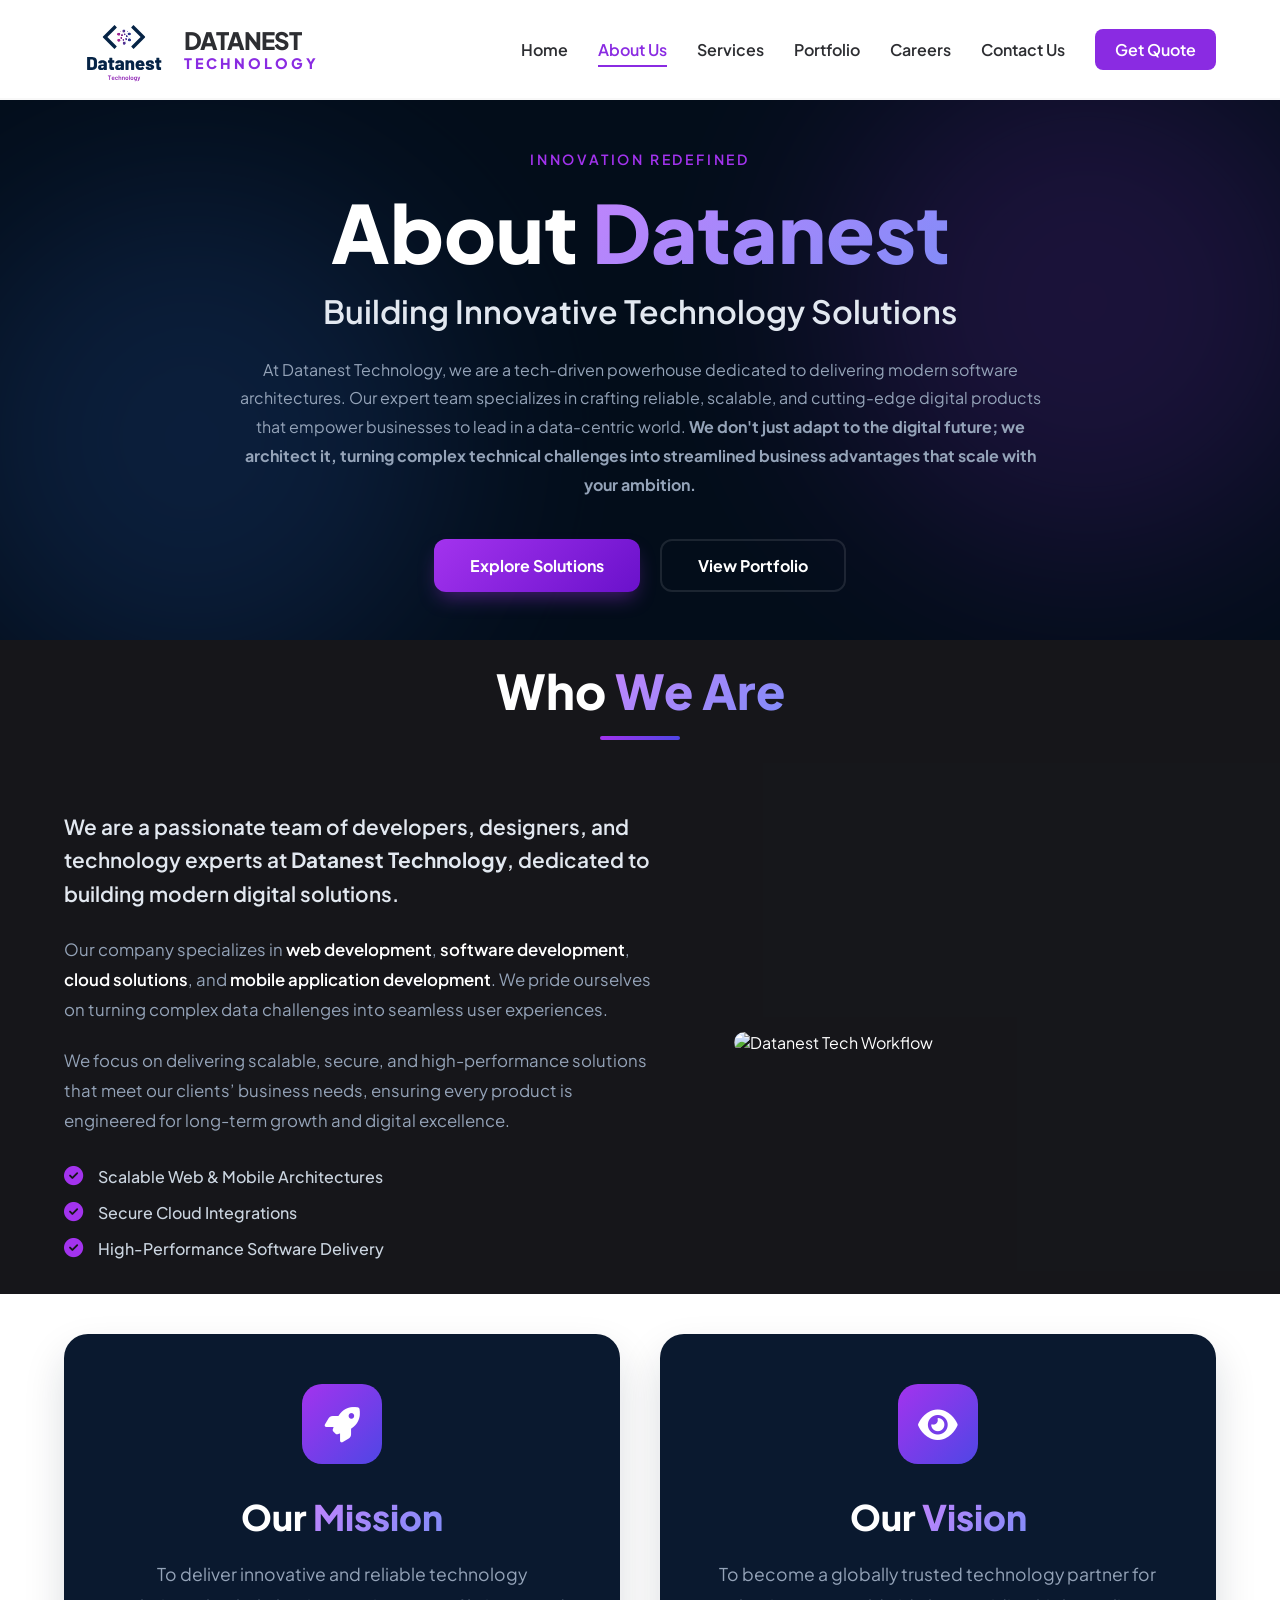
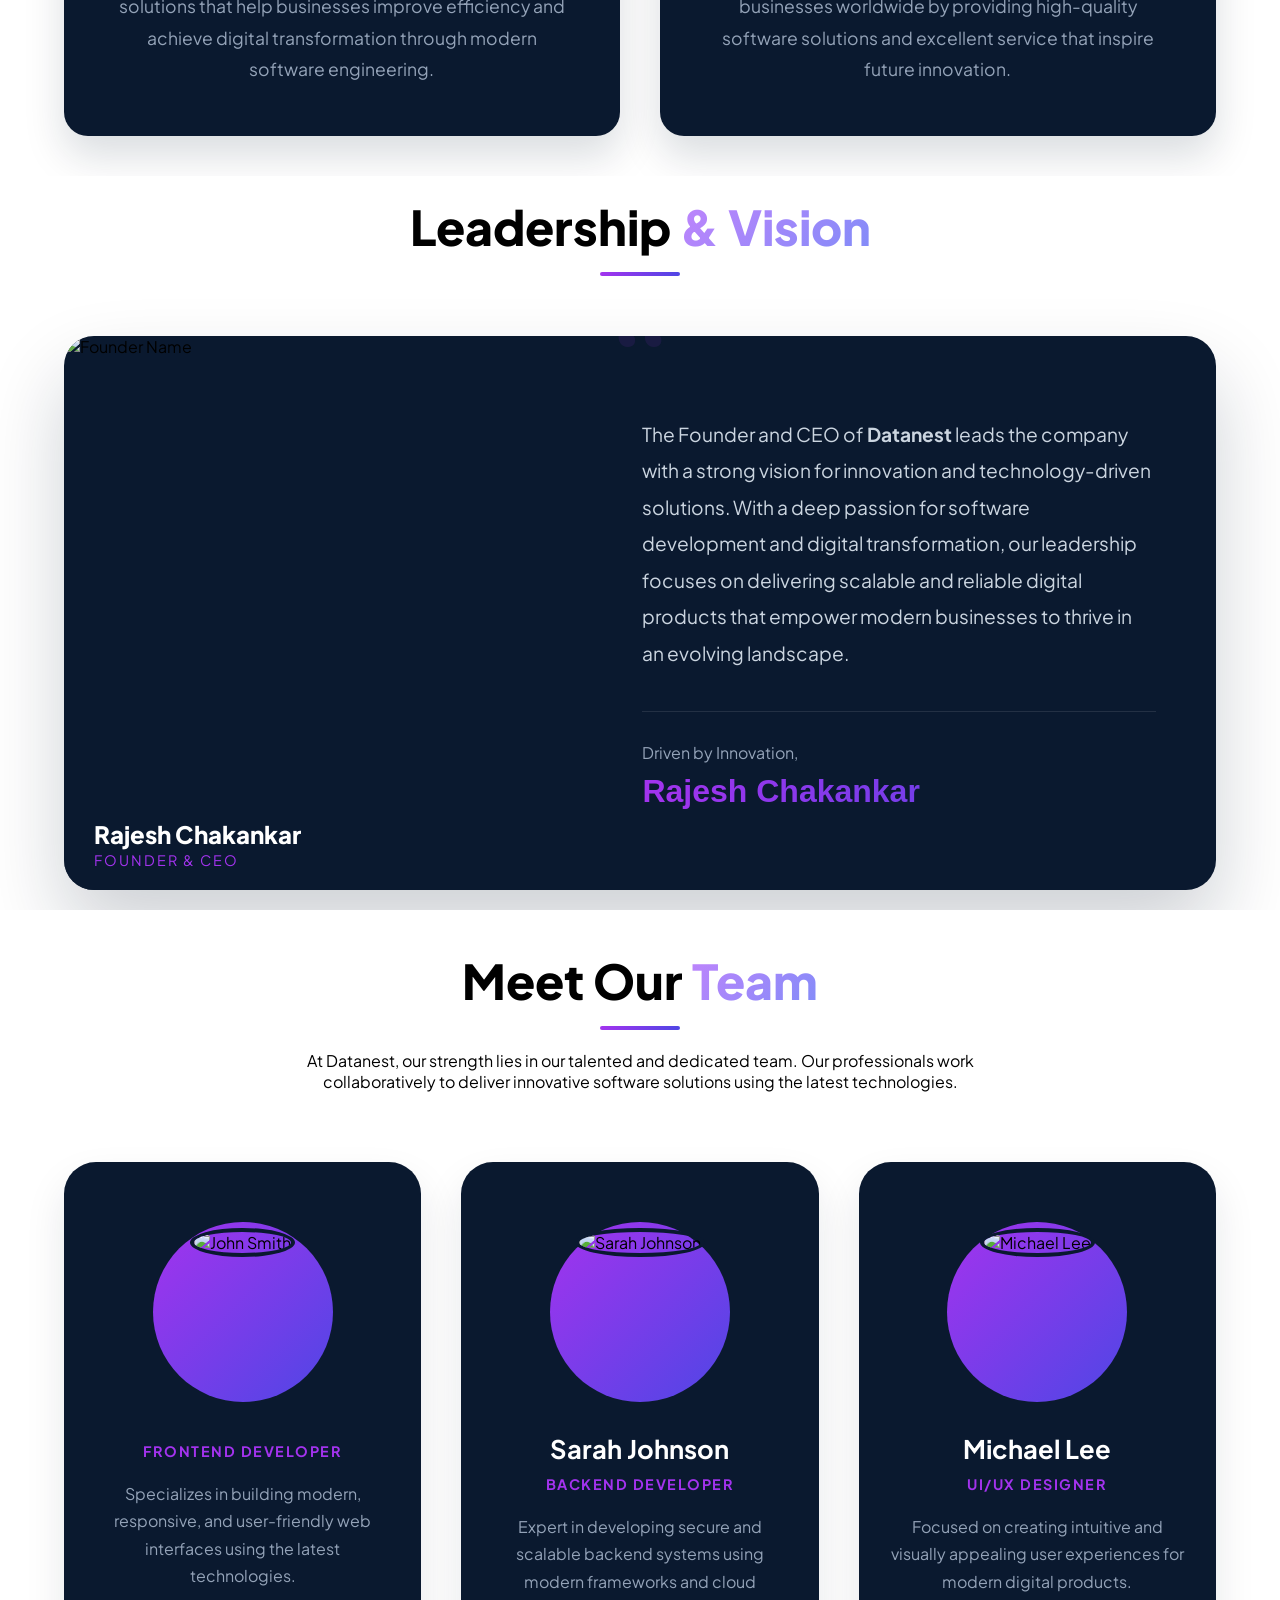
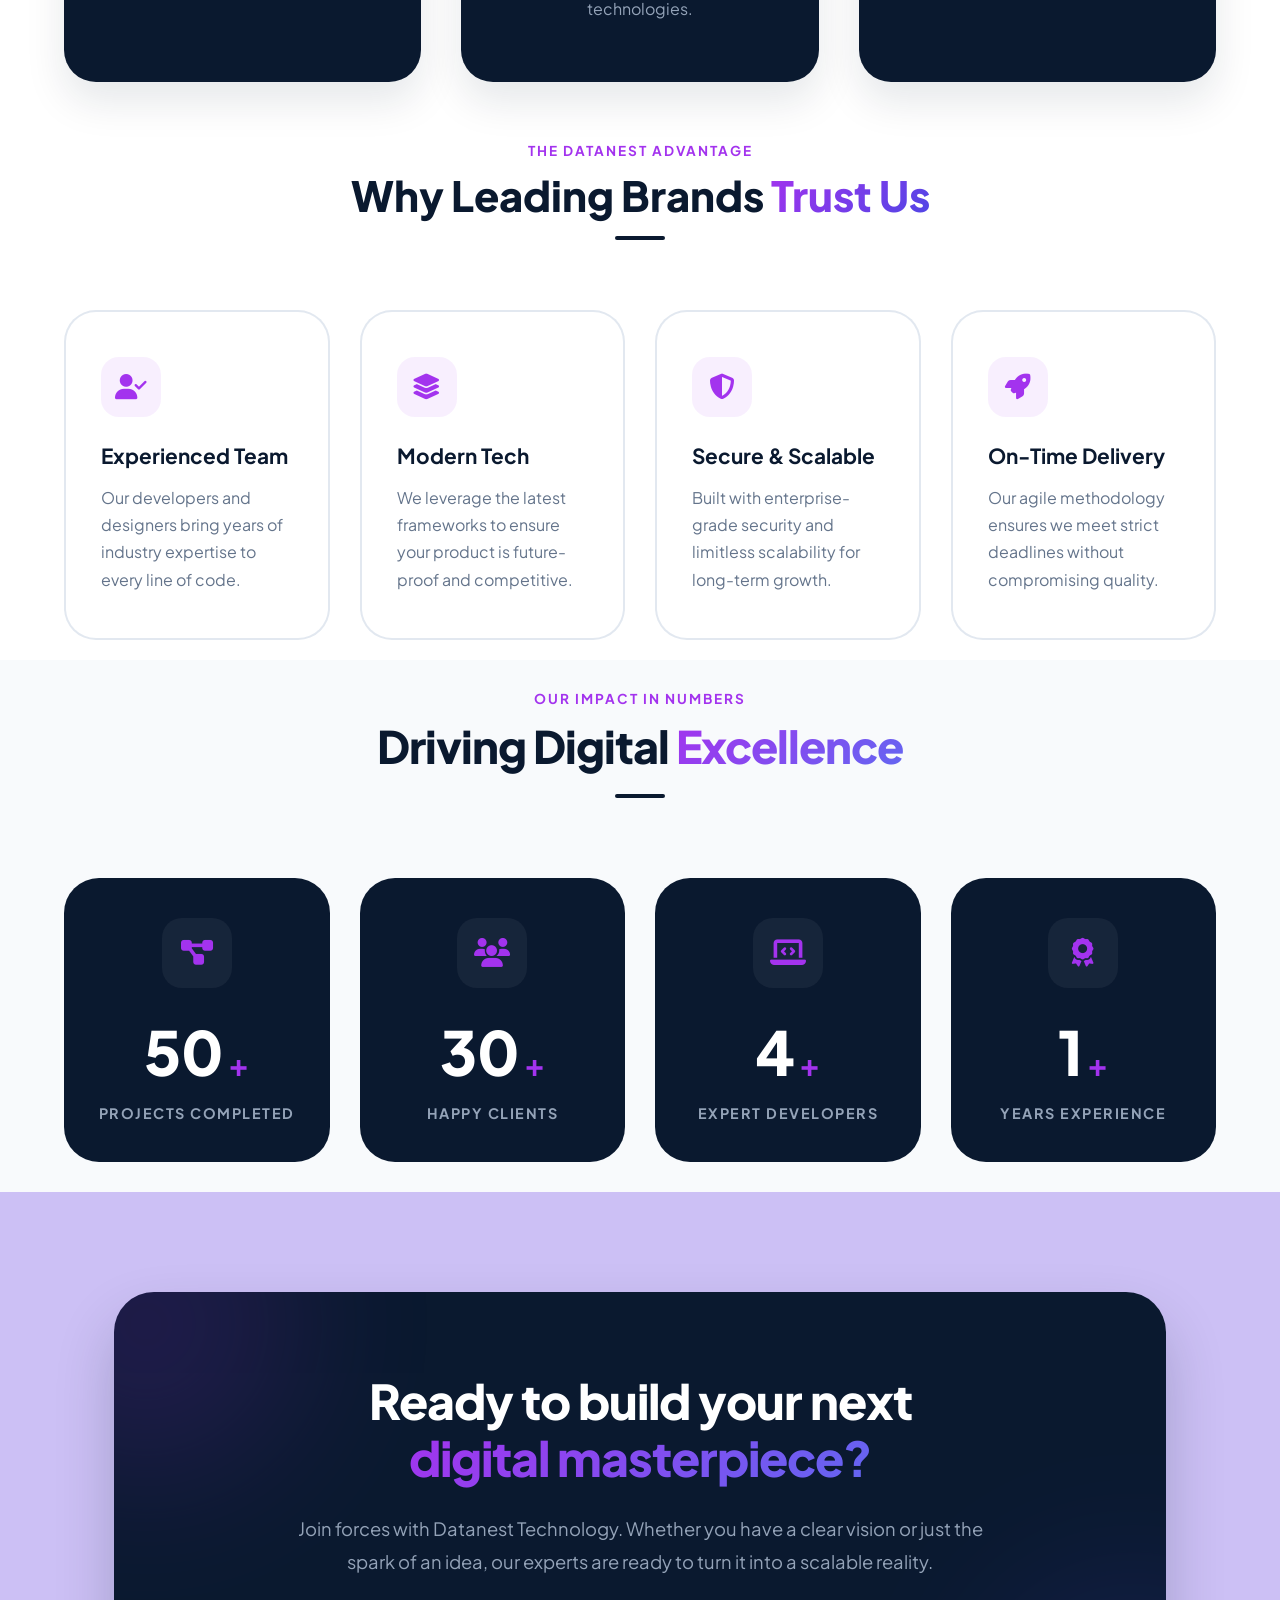
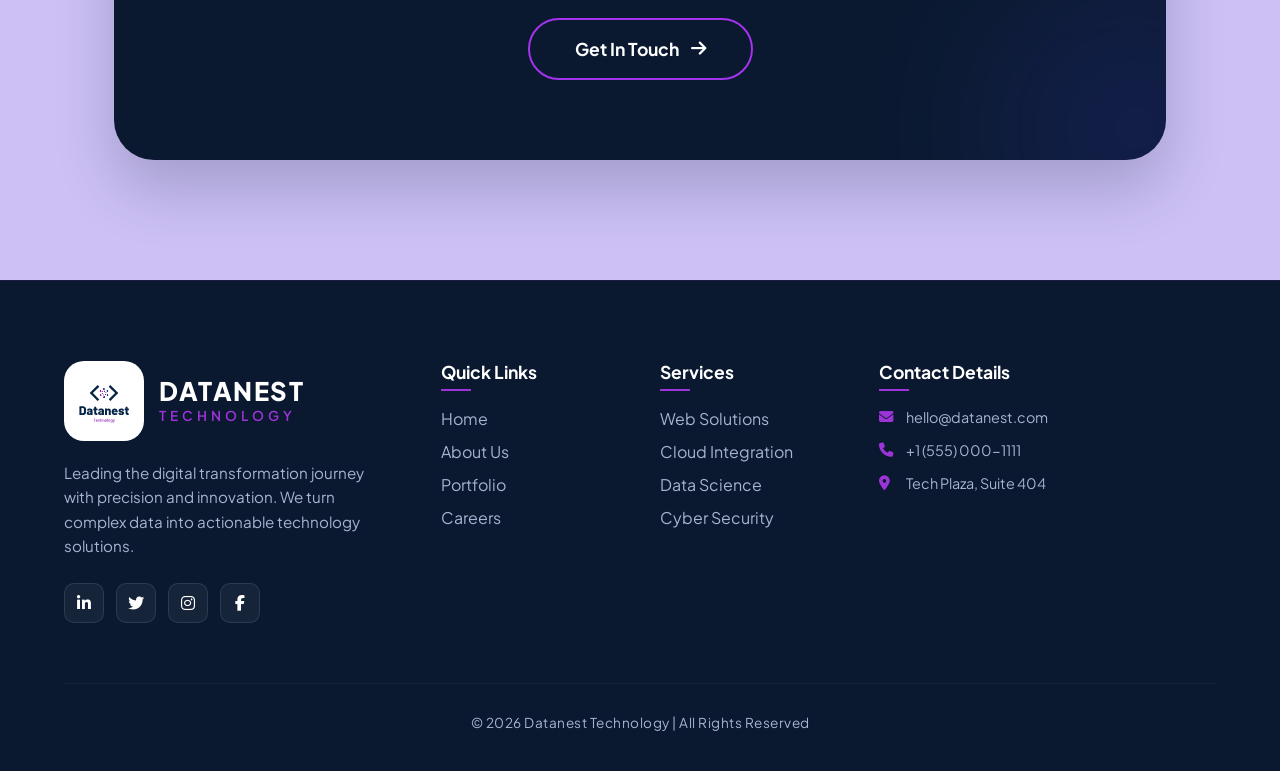
==== commit 36522635: "changes" ====
--- a/about.html
+++ b/about.html
@@ -42,21 +42,25 @@
     <!----========================
      ABOUT HERO SECTION
      =============================  -->
-     <section class="dt-hero">
+    <section class="dt-hero">
         <div class="dt-hero-overlay"></div>
-        
+
         <div class="dt-hero-container">
             <div class="dt-hero-content">
                 <span class="dt-tagline">Innovation Redefined</span>
                 <h1 class="dt-title">About <span class="dt-gradient-text">Datanest</span></h1>
                 <h2 class="dt-subtitle">Building Innovative Technology Solutions</h2>
                 <p class="dt-description">
-                    At Datanest Technology, we are a tech-driven powerhouse dedicated to delivering modern software 
-                    architectures. Our expert team specializes in crafting reliable, scalable, and cutting-edge 
+                    At Datanest Technology, we are a tech-driven powerhouse dedicated to delivering modern software
+                    architectures. Our expert team specializes in crafting reliable, scalable, and cutting-edge
                     digital products that empower businesses to lead in a data-centric world.
+                    <strong>We don't just adapt to the digital future; we architect it, turning complex
+                        technical challenges into streamlined business advantages that scale with your
+                        ambition.</strong>
+                </p>
                 </p>
                 <div class="dt-hero-actions">
-                    <a href="#services" class="dt-btn-filled">Explore Solutions</a>
+                    <a href="services.html" class="dt-btn-filled">Explore Solutions</a>
                     <a href="portfolio.html" class="dt-btn-outline">View Portfolio</a>
                 </div>
             </div>
@@ -69,328 +73,343 @@
     <!--===========================
      INTRODUCTION 
      ===========================-->
-     <section class="dt-intro-section">
-    <div class="dt-container">
-        <div class="dt-intro-header">
-            <h2 class="dt-section-title">Who <span class="dt-gradient-text">We Are</span></h2>
-            <div class="dt-title-underline"></div>
-        </div>
-
-        <div class="dt-intro-grid">
-            <div class="dt-intro-text">
-                <p class="dt-highlight">
-                    We are a passionate team of developers, designers, and technology experts 
-                    at <strong>Datanest Technology</strong>, dedicated to building modern digital solutions.
-                </p>
-                <p class="dt-main-para">
-                    Our company specializes in <strong>web development</strong>, <strong>software development</strong>, 
-                    <strong>cloud solutions</strong>, and <strong>mobile application development</strong>. We pride 
-                    ourselves on turning complex data challenges into seamless user experiences.
-                </p>
-                <p class="dt-main-para">
-                    We focus on delivering scalable, secure, and high-performance solutions that meet our 
-                    clients’ business needs, ensuring every product is engineered for long-term growth 
-                    and digital excellence.
-                </p>
-                <div class="dt-intro-cta">
-                    <ul class="dt-feature-list">
-                        <li><i class="fas fa-check-circle"></i> Scalable Web & Mobile Architectures</li>
-                        <li><i class="fas fa-check-circle"></i> Secure Cloud Integrations</li>
-                        <li><i class="fas fa-check-circle"></i> High-Performance Software Delivery</li>
-                    </ul>
-                </div>
-            </div>
-
-            <div class="dt-intro-image-box">
-                <div class="dt-image-wrapper">
-                    <img src="https://images.unsplash.com/photo-1498050108023-c5249f4df085?auto=format&fit=crop&w=800&q=80" alt="Datanest Tech Workflow" class="dt-intro-img">
-                    <div class="dt-image-accent"></div>
-                </div>
-            </div>
-        </div>
-    </div>
-</section>
-
-<!-- ========================
+    <section class="dt-intro-section">
+        <div class="dt-container">
+            <div class="dt-intro-header">
+                <h2 class="dt-section-title">Who <span class="dt-gradient-text">We Are</span></h2>
+                <div class="dt-title-underline"></div>
+            </div>
+
+            <div class="dt-intro-grid">
+                <div class="dt-intro-text">
+                    <p class="dt-highlight">
+                        We are a passionate team of developers, designers, and technology experts
+                        at <strong>Datanest Technology</strong>, dedicated to building modern digital solutions.
+                    </p>
+                    <p class="dt-main-para">
+                        Our company specializes in <strong>web development</strong>, <strong>software
+                            development</strong>,
+                        <strong>cloud solutions</strong>, and <strong>mobile application development</strong>. We pride
+                        ourselves on turning complex data challenges into seamless user experiences.
+                    </p>
+                    <p class="dt-main-para">
+                        We focus on delivering scalable, secure, and high-performance solutions that meet our
+                        clients’ business needs, ensuring every product is engineered for long-term growth
+                        and digital excellence.
+                    </p>
+                    <div class="dt-intro-cta">
+                        <ul class="dt-feature-list">
+                            <li><i class="fas fa-check-circle"></i> Scalable Web & Mobile Architectures</li>
+                            <li><i class="fas fa-check-circle"></i> Secure Cloud Integrations</li>
+                            <li><i class="fas fa-check-circle"></i> High-Performance Software Delivery</li>
+                        </ul>
+                    </div>
+                </div>
+
+                <div class="dt-intro-image-box">
+                    <div class="dt-image-wrapper">
+                        <img src="https://images.unsplash.com/photo-1498050108023-c5249f4df085?auto=format&fit=crop&w=800&q=80"
+                            alt="Datanest Tech Workflow" class="dt-intro-img">
+                        <div class="dt-image-accent"></div>
+                    </div>
+                </div>
+            </div>
+        </div>
+    </section>
+
+    <!-- ========================
  Mission and Vision
  ============================ -->
 
-<section class="dt-mv-section-light">
-    <div class="dt-container">
-        <div class="dt-mv-grid">
-            
-            <div class="dt-mv-card-dark" data-delay="0.1s">
-                <div class="dt-card-inner">
-                    <div class="dt-mv-icon-box">
-                        <i class="fas fa-rocket"></i>
-                    </div>
-                    <h2 class="dt-mv-title">Our <span class="dt-gradient-text">Mission</span></h2>
-                    <p class="dt-mv-text">
-                        To deliver innovative and reliable technology solutions that help businesses 
-                        improve efficiency and achieve digital transformation through modern software engineering.
-                    </p>
-                </div>
-            </div>
-
-            <div class="dt-mv-card-dark" data-delay="0.3s">
-                <div class="dt-card-inner">
-                    <div class="dt-mv-icon-box">
-                        <i class="fas fa-eye"></i>
-                    </div>
-                    <h2 class="dt-mv-title">Our <span class="dt-gradient-text">Vision</span></h2>
-                    <p class="dt-mv-text">
-                        To become a globally trusted technology partner for businesses worldwide by providing 
-                        high-quality software solutions and excellent service that inspire future innovation.
-                    </p>
-                </div>
-            </div>
-
-        </div>
-    </div>
-</section>
-
-<!-- =====================
+    <section class="dt-mv-section-light">
+        <div class="dt-container">
+            <div class="dt-mv-grid">
+
+                <div class="dt-mv-card-dark" data-delay="0.1s">
+                    <div class="dt-card-inner">
+                        <div class="dt-mv-icon-box">
+                            <i class="fas fa-rocket"></i>
+                        </div>
+                        <h2 class="dt-mv-title">Our <span class="dt-gradient-text">Mission</span></h2>
+                        <p class="dt-mv-text">
+                            To deliver innovative and reliable technology solutions that help businesses
+                            improve efficiency and achieve digital transformation through modern software engineering.
+                        </p>
+                    </div>
+                </div>
+
+                <div class="dt-mv-card-dark" data-delay="0.3s">
+                    <div class="dt-card-inner">
+                        <div class="dt-mv-icon-box">
+                            <i class="fas fa-eye"></i>
+                        </div>
+                        <h2 class="dt-mv-title">Our <span class="dt-gradient-text">Vision</span></h2>
+                        <p class="dt-mv-text">
+                            To become a globally trusted technology partner for businesses worldwide by providing
+                            high-quality software solutions and excellent service that inspire future innovation.
+                        </p>
+                    </div>
+                </div>
+
+            </div>
+        </div>
+    </section>
+
+    <!-- =====================
  CEO AND FOUNDER 
  ========================-->
 
- <section class="dt-ceo-section">
-    <div class="dt-container">
-        <div class="dt-ceo-header">
-            <h2 class="dt-section-title">Leadership <span class="dt-gradient-text">& Vision</span></h2>
-            <div class="dt-title-underline"></div>
-        </div>
-
-        <div class="dt-ceo-card">
-            <div class="dt-ceo-grid">
-                <div class="dt-ceo-image-box">
-                    <img src="https://images.unsplash.com/photo-1507003211169-0a1dd7228f2d?auto=format&fit=crop&w=800&q=80" alt="Founder Name" class="dt-ceo-img">
-                    <div class="dt-ceo-label">
-                        <span class="dt-label-name">Founder Name</span>
-                        <span class="dt-label-role">Founder & CEO</span>
-                    </div>
-                </div>
-
-                <div class="dt-ceo-content">
-                    <div class="dt-quote-mark">“</div>
-                    <p class="dt-ceo-text">
-                        The Founder and CEO of <strong>Datanest</strong> leads the company with a strong vision for innovation and technology-driven solutions. With a deep passion for software development and digital transformation, our leadership focuses on delivering scalable and reliable digital products that empower modern businesses to thrive in an evolving landscape.
-                    </p>
-                    <div class="dt-ceo-signature-box">
-                        <p class="dt-sig-text">Driven by Innovation,</p>
-                        <h4 class="dt-signature-name">Founder Name</h4>
-                    </div>
-                </div>
-            </div>
-        </div>
-    </div>
-</section>
-
-
-<!-- =========================
+    <section class="dt-ceo-section">
+        <div class="dt-container">
+            <div class="dt-ceo-header">
+                <h2 class="dt-section-title">Leadership <span class="dt-gradient-text">& Vision</span></h2>
+                <div class="dt-title-underline"></div>
+            </div>
+
+            <div class="dt-ceo-card">
+                <div class="dt-ceo-grid">
+                    <div class="dt-ceo-image-box">
+                        <img src="https://images.unsplash.com/photo-1507003211169-0a1dd7228f2d?auto=format&fit=crop&w=800&q=80"
+                            alt="Founder Name" class="dt-ceo-img">
+                        <div class="dt-ceo-label">
+                            <span class="dt-label-name">Rajesh Chakankar</span>
+                            <span class="dt-label-role">Founder & CEO</span>
+                        </div>
+                    </div>
+
+                    <div class="dt-ceo-content">
+                        <div class="dt-quote-mark">“</div>
+                        <p class="dt-ceo-text">
+                            The Founder and CEO of <strong>Datanest</strong> leads the company with a strong vision for
+                            innovation and technology-driven solutions. With a deep passion for software development and
+                            digital transformation, our leadership focuses on delivering scalable and reliable digital
+                            products that empower modern businesses to thrive in an evolving landscape.
+                        </p>
+                        <div class="dt-ceo-signature-box">
+                            <p class="dt-sig-text">Driven by Innovation,</p>
+                            <h4 class="dt-signature-name">Rajesh Chakankar</h4>
+                        </div>
+                    </div>
+                </div>
+            </div>
+        </div>
+    </section>
+
+
+    <!-- =========================
  TEAM SECTION 
  ============================== -->
- <section class="dt-team-section">
-    <div class="dt-container">
-        <div class="dt-team-header">
-            <h2 class="dt-section-title">Meet Our <span class="dt-gradient-text">Team</span></h2>
-            <div class="dt-title-underline"></div>
-            <p class="dt-team-intro">
-                At Datanest, our strength lies in our talented and dedicated team. Our professionals work collaboratively 
-                to deliver innovative software solutions using the latest technologies.
-            </p>
-        </div>
-
-        <div class="dt-team-grid-3">
-            <div class="dt-member-card" data-delay="0.1s">
-                <div class="dt-member-inner">
-                    <div class="dt-member-img-box">
-                        <img src="https://images.unsplash.com/photo-1500648767791-00dcc994a43e?auto=format&fit=crop&w=600&q=80" alt="John Smith">
-                    </div>
-                    <div class="dt-member-info">
-                        <h3>John Smith</h3>
-                        <span class="dt-member-role">Frontend Developer</span>
-                        <p class="dt-member-desc">Specializes in building modern, responsive, and user-friendly web interfaces using the latest technologies.</p>
-                    </div>
-                </div>
-            </div>
-
-            <div class="dt-member-card" data-delay="0.2s">
-                <div class="dt-member-inner">
-                    <div class="dt-member-img-box">
-                        <img src="https://images.unsplash.com/photo-1494790108377-be9c29b29330?auto=format&fit=crop&w=600&q=80" alt="Sarah Johnson">
-                    </div>
-                    <div class="dt-member-info">
-                        <h3>Sarah Johnson</h3>
-                        <span class="dt-member-role">Backend Developer</span>
-                        <p class="dt-member-desc">Expert in developing secure and scalable backend systems using modern frameworks and cloud technologies.</p>
-                    </div>
-                </div>
-            </div>
-
-            <div class="dt-member-card" data-delay="0.3s">
-                <div class="dt-member-inner">
-                    <div class="dt-member-img-box">
-                        <img src="https://images.unsplash.com/photo-1507003211169-0a1dd7228f2d?auto=format&fit=crop&w=600&q=80" alt="Michael Lee">
-                    </div>
-                    <div class="dt-member-info">
-                        <h3>Michael Lee</h3>
-                        <span class="dt-member-role">UI/UX Designer</span>
-                        <p class="dt-member-desc">Focused on creating intuitive and visually appealing user experiences for modern digital products.</p>
-                    </div>
-                </div>
-            </div>
-        </div>
-    </div>
-</section>
-
-<!--=======================
+    <section class="dt-team-section">
+        <div class="dt-container">
+            <div class="dt-team-header">
+                <h2 class="dt-section-title">Meet Our <span class="dt-gradient-text">Team</span></h2>
+                <div class="dt-title-underline"></div>
+                <p class="dt-team-intro">
+                    At Datanest, our strength lies in our talented and dedicated team. Our professionals work
+                    collaboratively
+                    to deliver innovative software solutions using the latest technologies.
+                </p>
+            </div>
+
+            <div class="dt-team-grid-3">
+                <div class="dt-member-card" data-delay="0.1s">
+                    <div class="dt-member-inner">
+                        <div class="dt-member-img-box">
+                            <img src="https://images.unsplash.com/photo-1500648767791-00dcc994a43e?auto=format&fit=crop&w=600&q=80"
+                                alt="John Smith">
+                        </div>
+                        <div class="dt-member-info">
+                            <h3></h3>
+                            <span class="dt-member-role">Frontend Developer</span>
+                            <p class="dt-member-desc">Specializes in building modern, responsive, and user-friendly web
+                                interfaces using the latest technologies.</p>
+                        </div>
+                    </div>
+                </div>
+
+                <div class="dt-member-card" data-delay="0.2s">
+                    <div class="dt-member-inner">
+                        <div class="dt-member-img-box">
+                            <img src="https://images.unsplash.com/photo-1494790108377-be9c29b29330?auto=format&fit=crop&w=600&q=80"
+                                alt="Sarah Johnson">
+                        </div>
+                        <div class="dt-member-info">
+                            <h3>Sarah Johnson</h3>
+                            <span class="dt-member-role">Backend Developer</span>
+                            <p class="dt-member-desc">Expert in developing secure and scalable backend systems using
+                                modern frameworks and cloud technologies.</p>
+                        </div>
+                    </div>
+                </div>
+
+                <div class="dt-member-card" data-delay="0.3s">
+                    <div class="dt-member-inner">
+                        <div class="dt-member-img-box">
+                            <img src="https://images.unsplash.com/photo-1507003211169-0a1dd7228f2d?auto=format&fit=crop&w=600&q=80"
+                                alt="Michael Lee">
+                        </div>
+                        <div class="dt-member-info">
+                            <h3>Michael Lee</h3>
+                            <span class="dt-member-role">UI/UX Designer</span>
+                            <p class="dt-member-desc">Focused on creating intuitive and visually appealing user
+                                experiences for modern digital products.</p>
+                        </div>
+                    </div>
+                </div>
+            </div>
+        </div>
+    </section>
+
+    <!--=======================
  why-section 
  =========================-->
 
-<section class="dn-why-section">
-    <div class="dn-why-container">
-        
-        <div class="dn-why-header">
-            <span class="dn-why-subtitle">The Datanest Advantage</span>
-            <h2 class="dn-why-title">Why Leading Brands <span class="dn-why-gradient">Trust Us</span></h2>
-            <div class="dn-why-divider"></div>
-        </div>
-
-        <div class="dn-why-grid">
-            <div class="dn-why-card">
-                <div class="dn-why-inner">
-                    <div class="dn-why-icon-box">
-                        <i class="fas fa-user-check"></i>
-                    </div>
-                    <h3>Experienced Team</h3>
-                    <p>Our developers and designers bring years of industry expertise to every line of code.</p>
-                </div>
-            </div>
-
-            <div class="dn-why-card">
-                <div class="dn-why-inner">
-                    <div class="dn-why-icon-box">
-                        <i class="fas fa-layer-group"></i>
-                    </div>
-                    <h3>Modern Tech</h3>
-                    <p>We leverage the latest frameworks to ensure your product is future-proof and competitive.</p>
-                </div>
-            </div>
-
-            <div class="dn-why-card">
-                <div class="dn-why-inner">
-                    <div class="dn-why-icon-box">
-                        <i class="fas fa-shield-alt"></i>
-                    </div>
-                    <h3>Secure & Scalable</h3>
-                    <p>Built with enterprise-grade security and limitless scalability for long-term growth.</p>
-                </div>
-            </div>
-
-            <div class="dn-why-card">
-                <div class="dn-why-inner">
-                    <div class="dn-why-icon-box">
-                        <i class="fas fa-rocket"></i>
-                    </div>
-                    <h3>On-Time Delivery</h3>
-                    <p>Our agile methodology ensures we meet strict deadlines without compromising quality.</p>
-                </div>
-            </div>
-        </div>
-    </div>
-</section>
-
-
-<!-- COUTER -->
-
-<section class="dn-stats-section">
-    <div class="dn-stats-container">
-        
-        <div class="dn-stats-header">
-            <span class="dn-stats-pretitle">Our Impact In Numbers</span>
-            <h2 class="dn-stats-main-title">Driving Digital <span class="dn-stats-gradient">Excellence</span></h2>
-            <div class="dn-stats-divider"></div>
-        </div>
-
-        <div class="dn-stats-grid">
-            <div class="dn-stats-card">
-                <div class="dn-stats-icon-circle">
-                    <i class="fas fa-project-diagram"></i>
-                </div>
-                <div class="dn-stats-flex">
-                    <div class="dn-stats-number" data-target="50">0</div>
-                    <span class="dn-stats-plus">+</span>
-                </div>
-                <p class="dn-stats-label">Projects Completed</p>
-                <div class="dn-stats-card-glow"></div>
-            </div>
-
-            <div class="dn-stats-card">
-                <div class="dn-stats-icon-circle">
-                    <i class="fas fa-users"></i>
-                </div>
-                <div class="dn-stats-flex">
-                    <div class="dn-stats-number" data-target="30">0</div>
-                    <span class="dn-stats-plus">+</span>
-                </div>
-                <p class="dn-stats-label">Happy Clients</p>
-                <div class="dn-stats-card-glow"></div>
-            </div>
-
-            <div class="dn-stats-card">
-                <div class="dn-stats-icon-circle">
-                    <i class="fas fa-laptop-code"></i>
-                </div>
-                <div class="dn-stats-flex">
-                    <div class="dn-stats-number" data-target="10">0</div>
-                    <span class="dn-stats-plus">+</span>
-                </div>
-                <p class="dn-stats-label">Expert Developers</p>
-                <div class="dn-stats-card-glow"></div>
-            </div>
-
-            <div class="dn-stats-card">
-                <div class="dn-stats-icon-circle">
-                    <i class="fas fa-award"></i>
-                </div>
-                <div class="dn-stats-flex">
-                    <div class="dn-stats-number" data-target="3">0</div>
-                    <span class="dn-stats-plus">+</span>
-                </div>
-                <p class="dn-stats-label">Years Experience</p>
-                <div class="dn-stats-card-glow"></div>
-            </div>
-        </div>
-    </div>
-</section>
-
-
-<!-- ======================
+    <section class="dn-why-section">
+        <div class="dn-why-container">
+
+            <div class="dn-why-header">
+                <span class="dn-why-subtitle">The Datanest Advantage</span>
+                <h2 class="dn-why-title">Why Leading Brands <span class="dn-why-gradient">Trust Us</span></h2>
+                <div class="dn-why-divider"></div>
+            </div>
+
+            <div class="dn-why-grid">
+                <div class="dn-why-card">
+                    <div class="dn-why-inner">
+                        <div class="dn-why-icon-box">
+                            <i class="fas fa-user-check"></i>
+                        </div>
+                        <h3>Experienced Team</h3>
+                        <p>Our developers and designers bring years of industry expertise to every line of code.</p>
+                    </div>
+                </div>
+
+                <div class="dn-why-card">
+                    <div class="dn-why-inner">
+                        <div class="dn-why-icon-box">
+                            <i class="fas fa-layer-group"></i>
+                        </div>
+                        <h3>Modern Tech</h3>
+                        <p>We leverage the latest frameworks to ensure your product is future-proof and competitive.</p>
+                    </div>
+                </div>
+
+                <div class="dn-why-card">
+                    <div class="dn-why-inner">
+                        <div class="dn-why-icon-box">
+                            <i class="fas fa-shield-alt"></i>
+                        </div>
+                        <h3>Secure & Scalable</h3>
+                        <p>Built with enterprise-grade security and limitless scalability for long-term growth.</p>
+                    </div>
+                </div>
+
+                <div class="dn-why-card">
+                    <div class="dn-why-inner">
+                        <div class="dn-why-icon-box">
+                            <i class="fas fa-rocket"></i>
+                        </div>
+                        <h3>On-Time Delivery</h3>
+                        <p>Our agile methodology ensures we meet strict deadlines without compromising quality.</p>
+                    </div>
+                </div>
+            </div>
+        </div>
+    </section>
+
+
+    <!-- COUTER -->
+
+    <section class="dn-stats-section">
+        <div class="dn-stats-container">
+
+            <div class="dn-stats-header">
+                <span class="dn-stats-pretitle">Our Impact In Numbers</span>
+                <h2 class="dn-stats-main-title">Driving Digital <span class="dn-stats-gradient">Excellence</span></h2>
+                <div class="dn-stats-divider"></div>
+            </div>
+
+            <div class="dn-stats-grid">
+                <div class="dn-stats-card">
+                    <div class="dn-stats-icon-circle">
+                        <i class="fas fa-project-diagram"></i>
+                    </div>
+                    <div class="dn-stats-flex">
+                        <div class="dn-stats-number" data-target="50">0</div>
+                        <span class="dn-stats-plus">+</span>
+                    </div>
+                    <p class="dn-stats-label">Projects Completed</p>
+                    <div class="dn-stats-card-glow"></div>
+                </div>
+
+                <div class="dn-stats-card">
+                    <div class="dn-stats-icon-circle">
+                        <i class="fas fa-users"></i>
+                    </div>
+                    <div class="dn-stats-flex">
+                        <div class="dn-stats-number" data-target="30">0</div>
+                        <span class="dn-stats-plus">+</span>
+                    </div>
+                    <p class="dn-stats-label">Happy Clients</p>
+                    <div class="dn-stats-card-glow"></div>
+                </div>
+
+                <div class="dn-stats-card">
+                    <div class="dn-stats-icon-circle">
+                        <i class="fas fa-laptop-code"></i>
+                    </div>
+                    <div class="dn-stats-flex">
+                        <div class="dn-stats-number" data-target="10">0</div>
+                        <span class="dn-stats-plus">+</span>
+                    </div>
+                    <p class="dn-stats-label">Expert Developers</p>
+                    <div class="dn-stats-card-glow"></div>
+                </div>
+
+                <div class="dn-stats-card">
+                    <div class="dn-stats-icon-circle">
+                        <i class="fas fa-award"></i>
+                    </div>
+                    <div class="dn-stats-flex">
+                        <div class="dn-stats-number" data-target="3">0</div>
+                        <span class="dn-stats-plus">+</span>
+                    </div>
+                    <p class="dn-stats-label">Years Experience</p>
+                    <div class="dn-stats-card-glow"></div>
+                </div>
+            </div>
+        </div>
+    </section>
+
+
+    <!-- ======================
  CTA 
  ===========================-->
- <section class="dn-cta-section">
-    <div class="dn-cta-container">
-        <div class="dn-cta-card">
-            <div class="dn-cta-glow-1"></div>
-            <div class="dn-cta-glow-2"></div>
-
-            <div class="dn-cta-content">
-                <h2 class="dn-cta-title">Ready to build your next <br><span class="dn-cta-gradient">digital masterpiece?</span></h2>
-                <p class="dn-cta-text">
-                    Join forces with Datanest Technology. Whether you have a clear vision or just the spark of an idea, 
-                    our experts are ready to turn it into a scalable reality.
-                </p>
-                
-                <div class="dn-cta-actions">
-                    <a href="contact.html" class="dn-cta-btn">
-                        <span>Get In Touch</span>
-                        <i class="fas fa-arrow-right"></i>
-                    </a>
-                </div>
-            </div>
-        </div>
-    </div>
-</section>
+    <section class="dn-cta-section">
+        <div class="dn-cta-container">
+            <div class="dn-cta-card">
+                <div class="dn-cta-glow-1"></div>
+                <div class="dn-cta-glow-2"></div>
+
+                <div class="dn-cta-content">
+                    <h2 class="dn-cta-title">Ready to build your next <br><span class="dn-cta-gradient">digital
+                            masterpiece?</span></h2>
+                    <p class="dn-cta-text">
+                        Join forces with Datanest Technology. Whether you have a clear vision or just the spark of an
+                        idea,
+                        our experts are ready to turn it into a scalable reality.
+                    </p>
+
+                    <div class="dn-cta-actions">
+                        <a href="contact.html" class="dn-cta-btn">
+                            <span>Get In Touch</span>
+                            <i class="fas fa-arrow-right"></i>
+                        </a>
+                    </div>
+                </div>
+            </div>
+        </div>
+    </section>
 
 
     <!-- ==========================
--- a/about.css
+++ b/about.css
@@ -235,8 +235,9 @@
 }
 
 .dt-hero-content {
-    opacity: 0;
-    transform: translateY(30px);
+    /* Layout fix for visible display */
+    opacity: 1; 
+    transform: translateY(0);
 }
 
 .dt-tagline {
@@ -261,6 +262,17 @@
     background: linear-gradient(90deg, #9d34da, #e0aaff);
     -webkit-background-clip: text;
     -webkit-text-fill-color: transparent;
+}
+
+/* --- Description Width Change --- */
+.dt-description {
+    color: var(--dt-text-dim);
+    font-size: clamp(1.1rem, 2vw, 1.3rem);
+    line-height: 1.7;
+    margin-bottom: 50px;
+    max-width: 900px; /* Width vadhvali ahe (700px chi 900px keli) */
+    margin-left: auto;
+    margin-right: auto;
 }
 
 .dt-hero-subheading {
@@ -853,11 +865,11 @@
 }
 
 .dt-description {
-    font-size: 1.1rem;
+    font-size: 1rem;
     line-height: 1.8;
     color: #94a3b8;
     margin-bottom: 40px;
-    max-width: 700px;
+    max-width: 812px;
     margin-left: auto;
     margin-right: auto;
 }
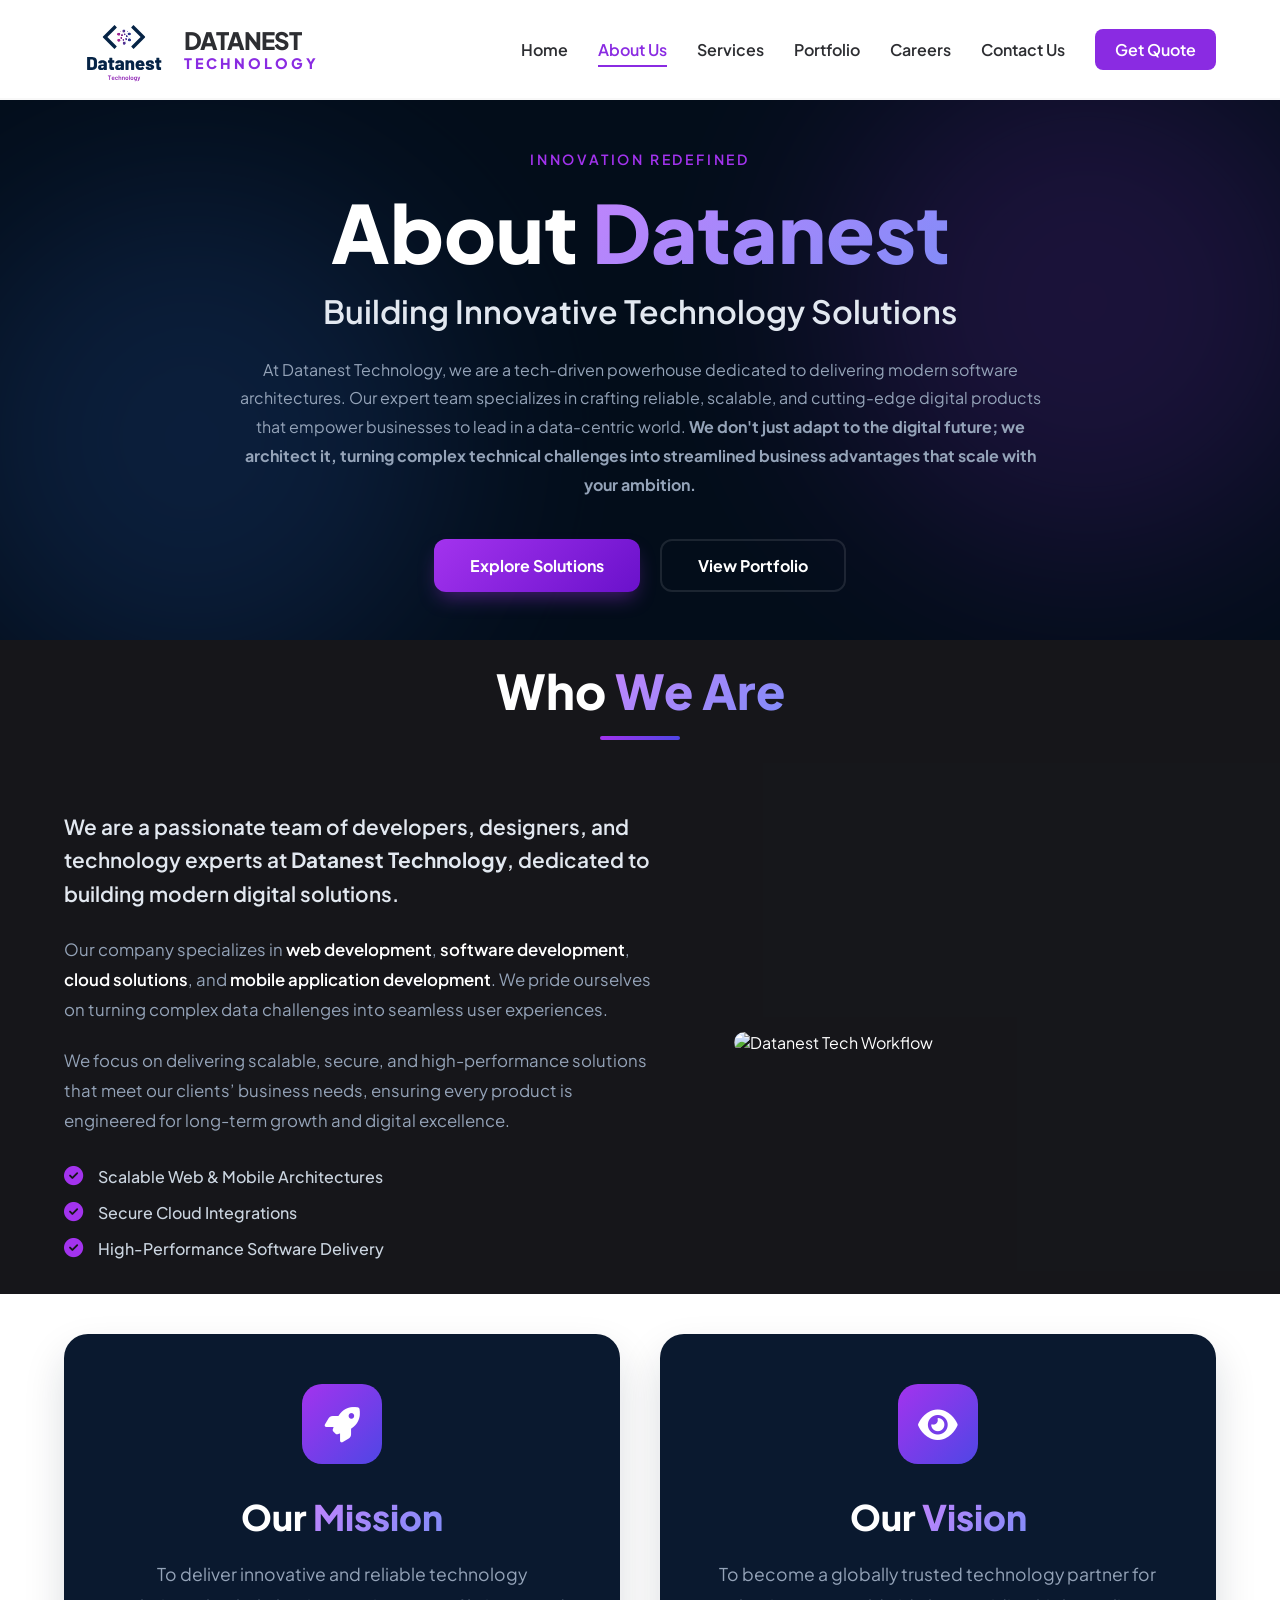
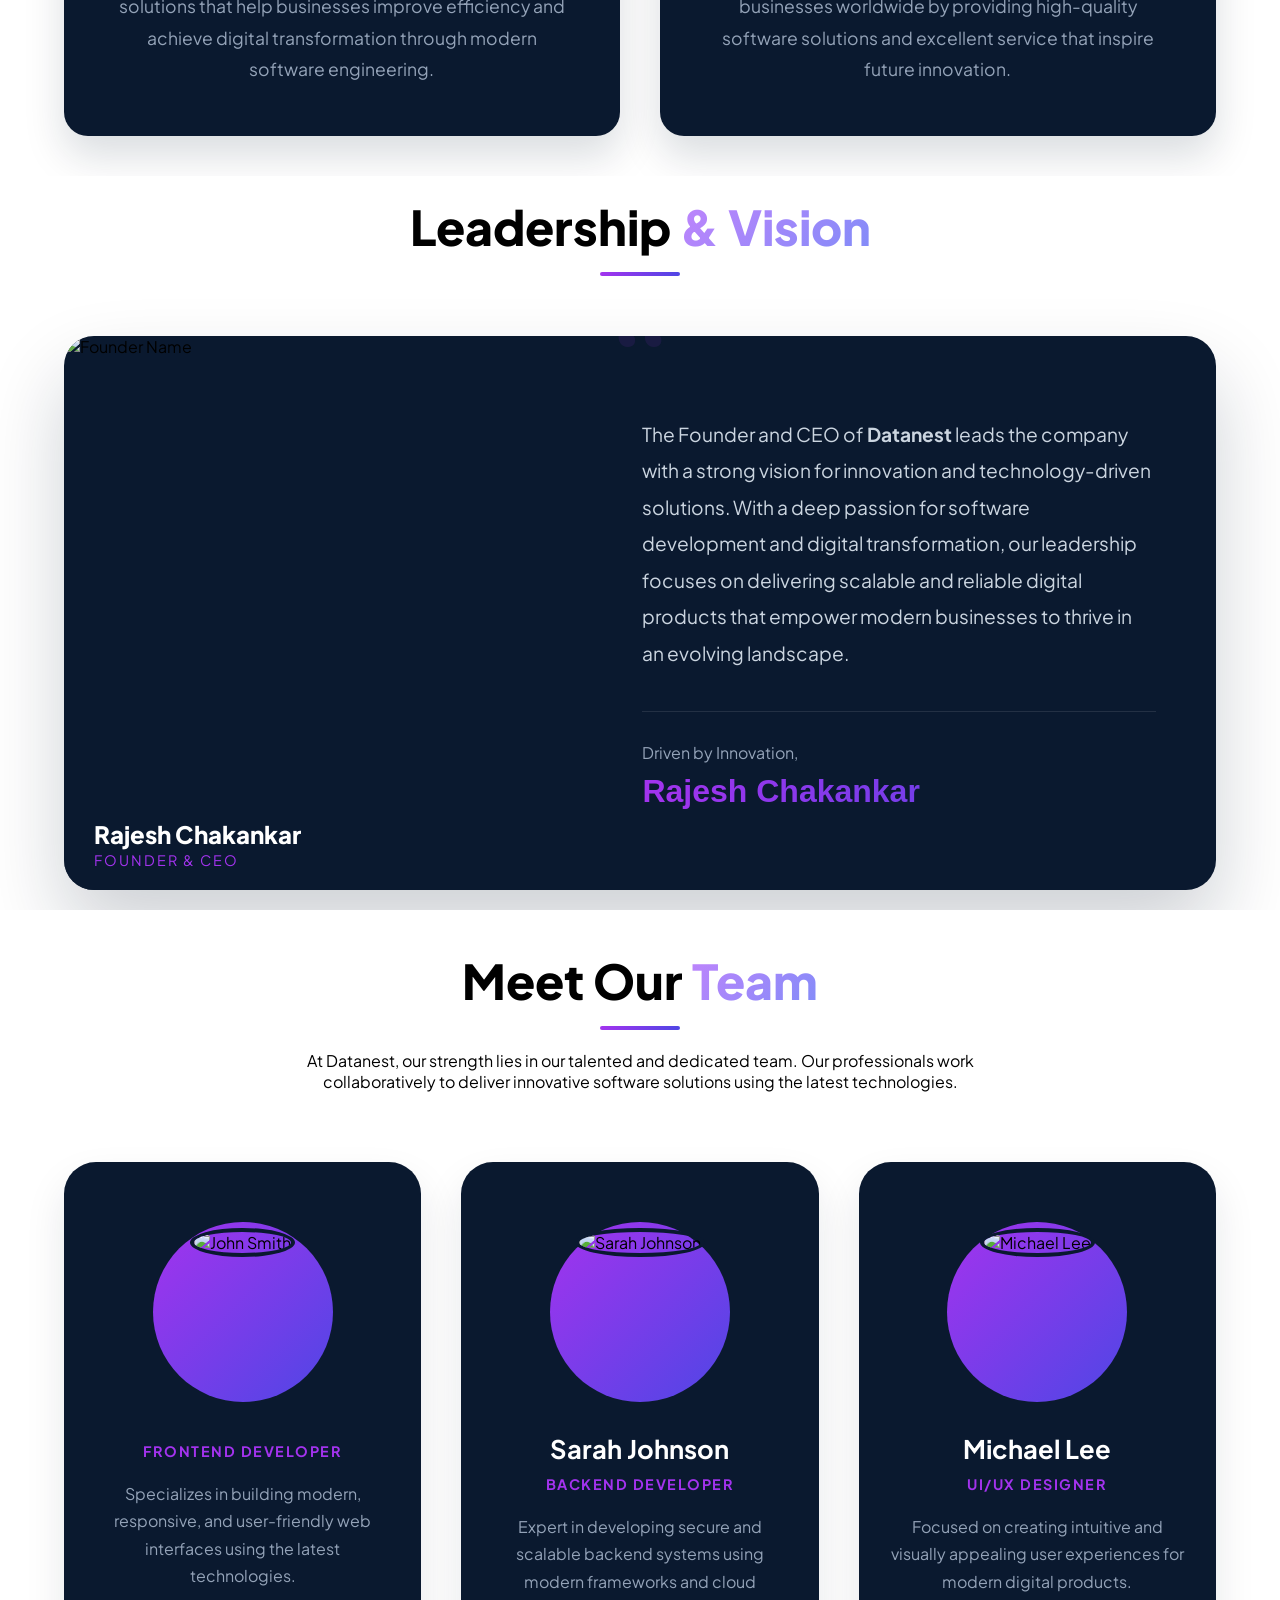
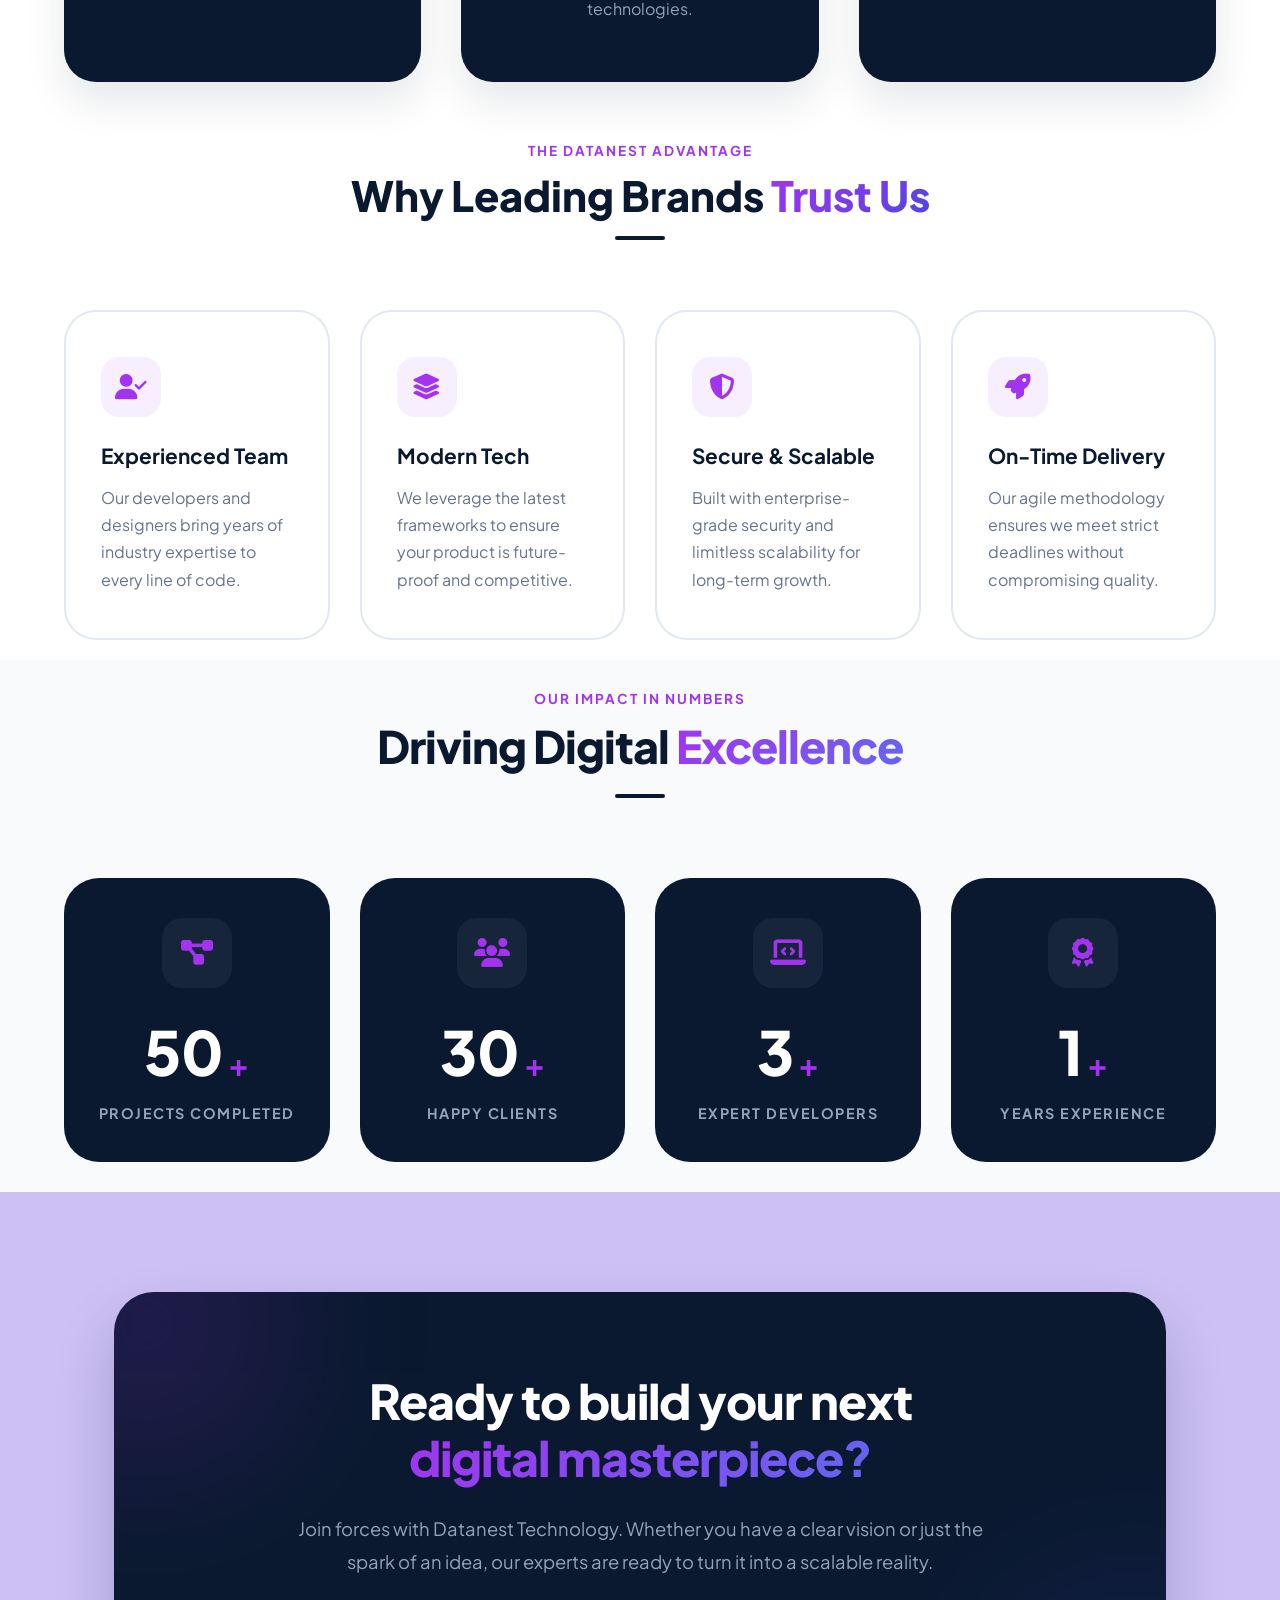
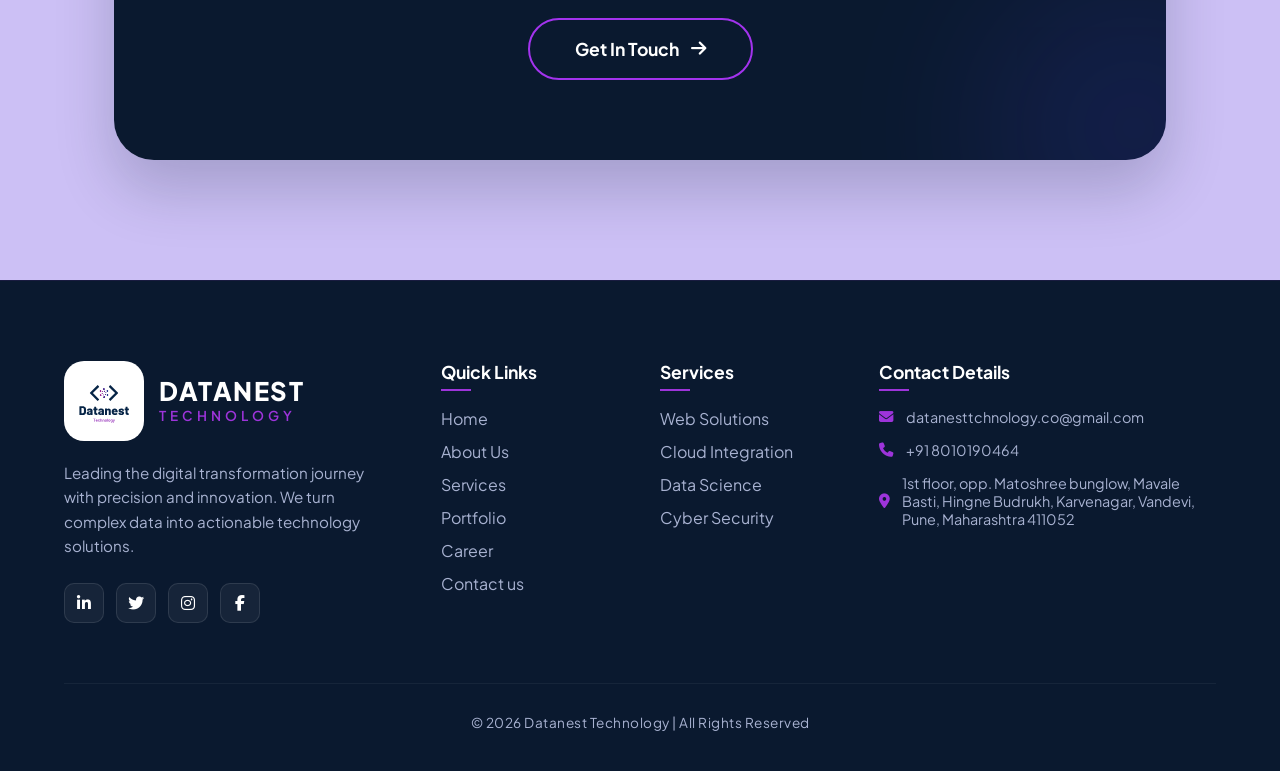
==== commit 3ad6f6b7: "changes in footer" ====
--- a/about.html
+++ b/about.html
@@ -443,10 +443,12 @@
             <div class="dt-footer-nav">
                 <h4 class="dt-footer-heading">Quick Links</h4>
                 <ul class="dt-footer-list">
-                    <li><a href="#" class="dt-footer-link">Home</a></li>
-                    <li><a href="#" class="dt-footer-link">About Us</a></li>
-                    <li><a href="#" class="dt-footer-link">Portfolio</a></li>
-                    <li><a href="#" class="dt-footer-link">Careers</a></li>
+                    <li><a href="home.html" class="dt-footer-link">Home</a></li>
+                    <li><a href="about.html" class="dt-footer-link">About Us</a></li>
+                    <li><a href="services.html" class="dt-footer-link">Services</a></li>
+                    <li><a href="portfolio.html" class="dt-footer-link">Portfolio</a></li>
+                    <li><a href="career.html" class="dt-footer-link">Career</a></li>
+                    <li><a href="contact.html" class="dt-footer-link">Contact us</a></li>
                 </ul>
             </div>
 
@@ -462,9 +464,9 @@
 
             <div class="dt-footer-contact">
                 <h4 class="dt-footer-heading">Contact Details</h4>
-                <div class="dt-contact-row"><i class="fas fa-envelope"></i> hello@datanest.com</div>
-                <div class="dt-contact-row"><i class="fas fa-phone"></i> +1 (555) 000-1111</div>
-                <div class="dt-contact-row"><i class="fas fa-map-marker-alt"></i> Tech Plaza, Suite 404</div>
+                <div class="dt-contact-row"><i class="fas fa-envelope"></i> datanesttchnology.co@gmail.com</div>
+                <div class="dt-contact-row"><i class="fas fa-phone"></i> +91 8010190464</div>
+                <div class="dt-contact-row"><i class="fas fa-map-marker-alt"></i> 1st floor, opp. Matoshree bunglow, Mavale Basti, Hingne Budrukh, Karvenagar, Vandevi, Pune, Maharashtra 411052</div>
 
             </div>
         </div>
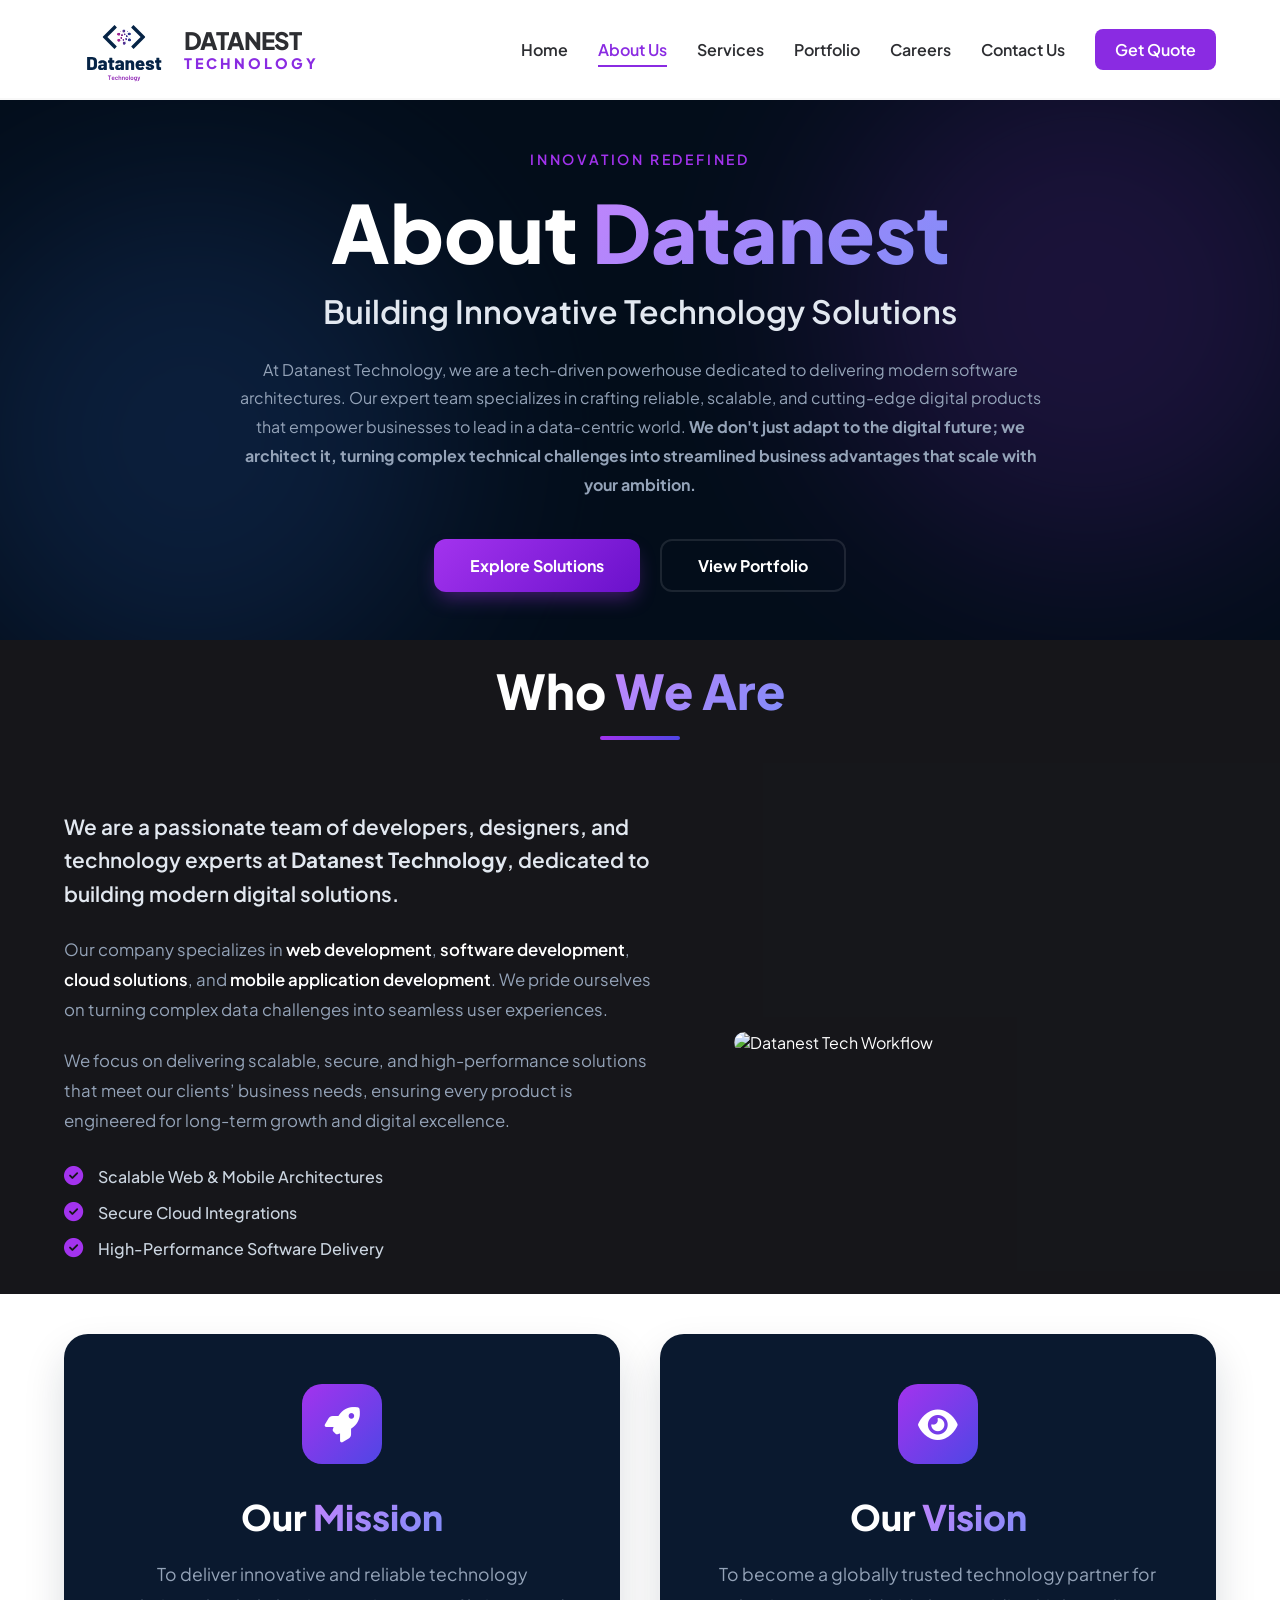
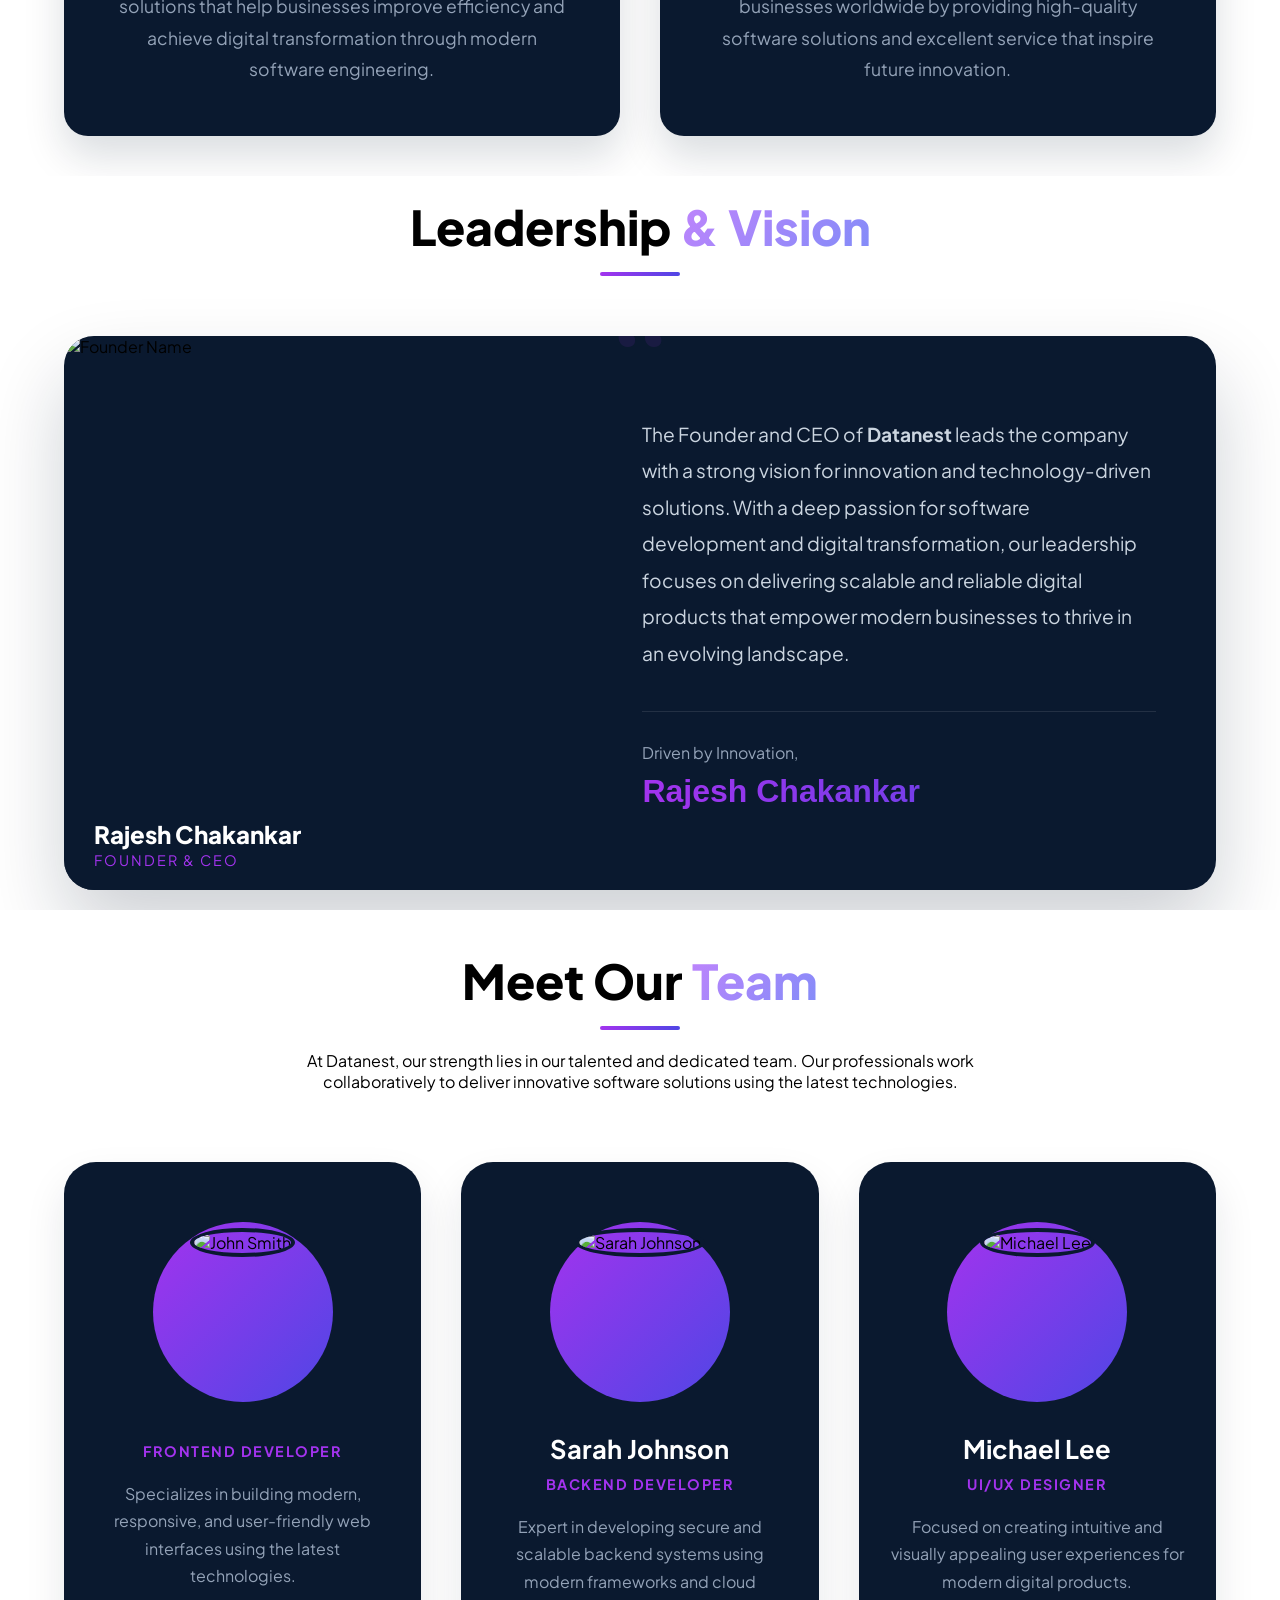
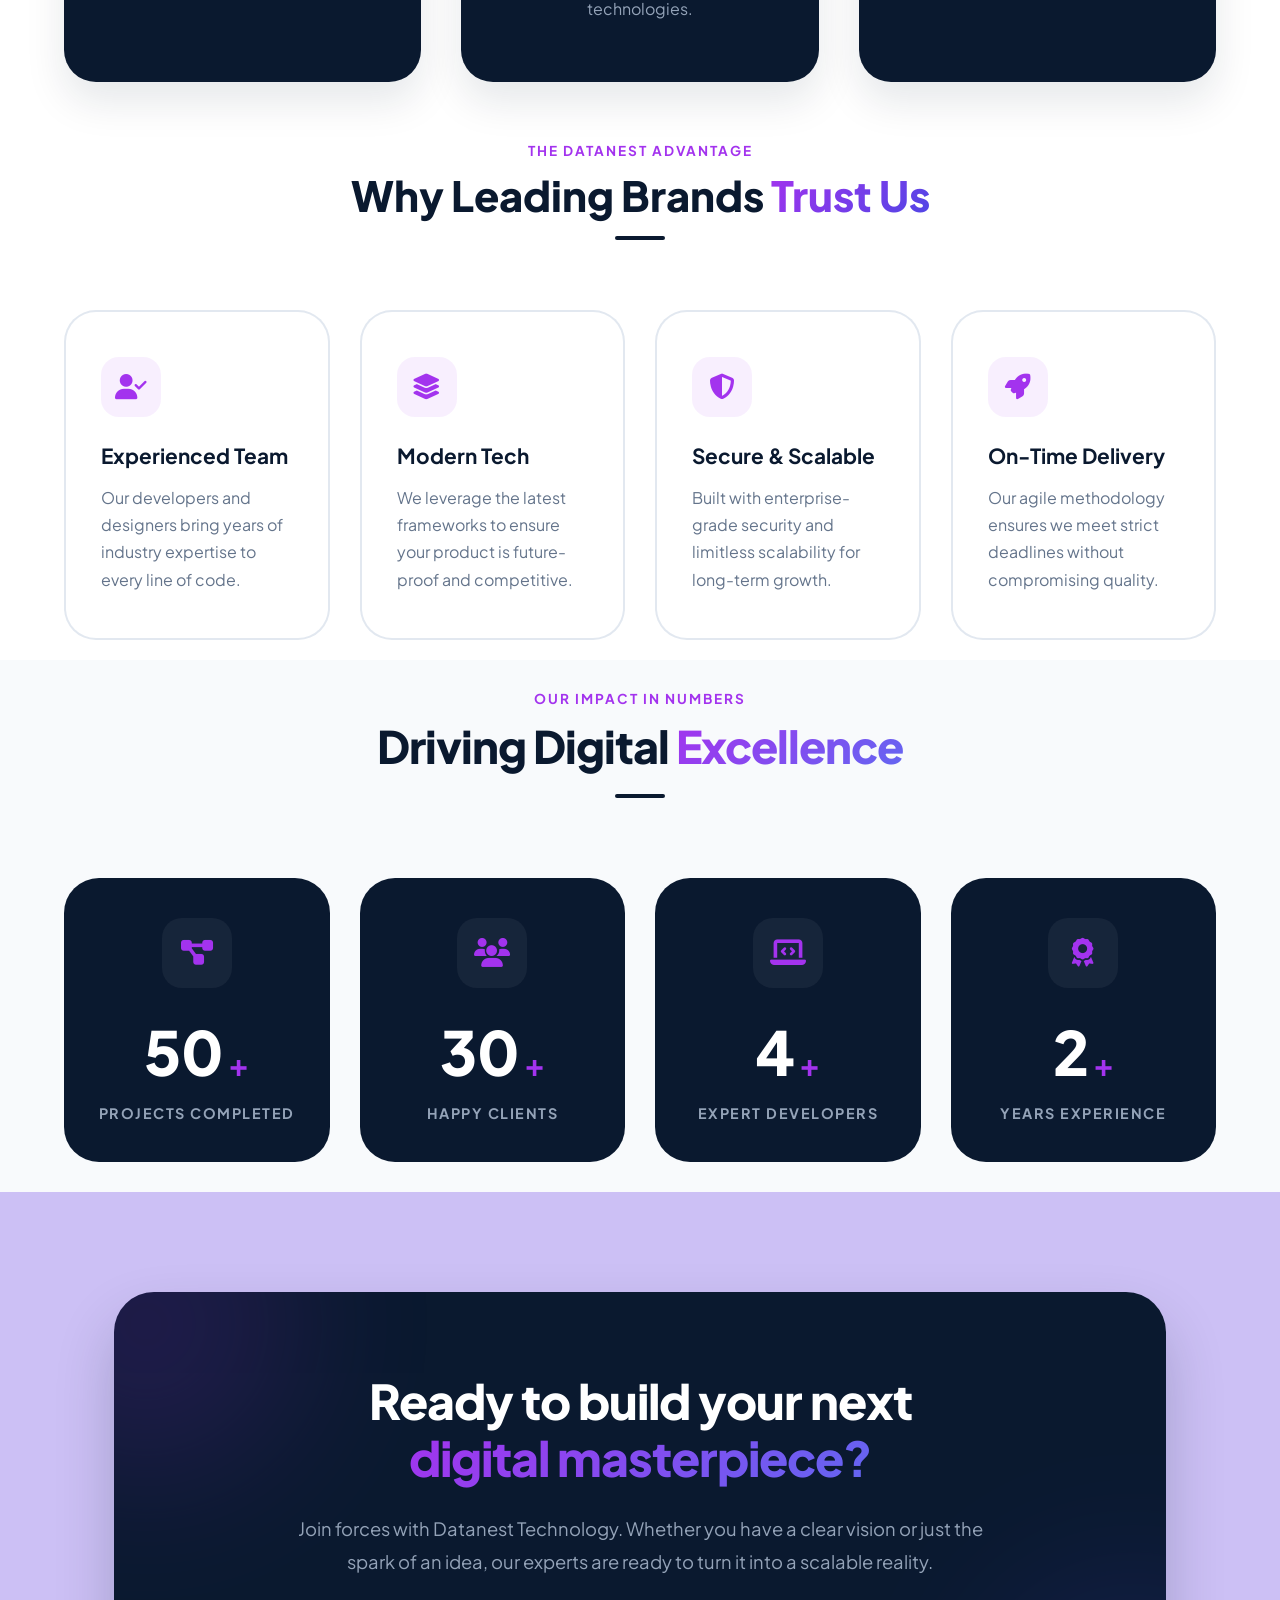
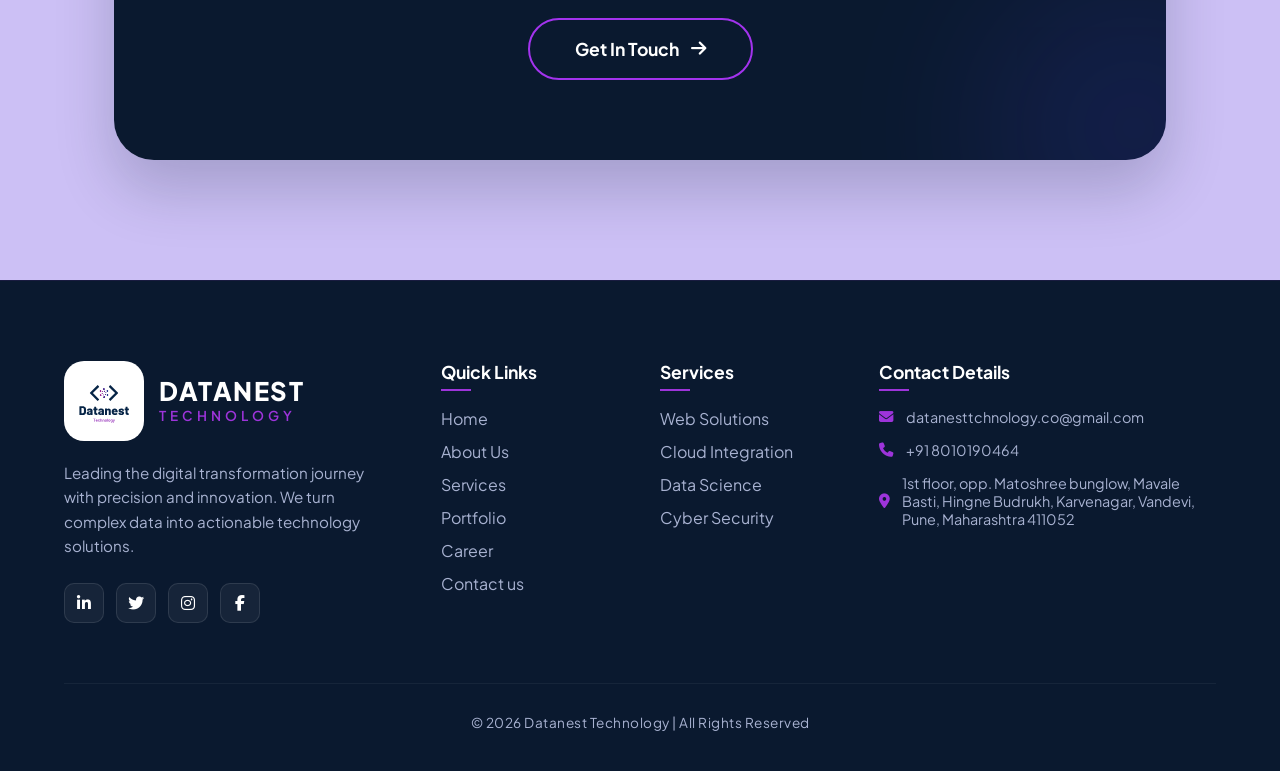
==== commit 7900ce8d: "changes in linkname" ====
--- a/about.html
+++ b/about.html
@@ -443,7 +443,7 @@
             <div class="dt-footer-nav">
                 <h4 class="dt-footer-heading">Quick Links</h4>
                 <ul class="dt-footer-list">
-                    <li><a href="home.html" class="dt-footer-link">Home</a></li>
+                    <li><a href="index.html" class="dt-footer-link">Home</a></li>
                     <li><a href="about.html" class="dt-footer-link">About Us</a></li>
                     <li><a href="services.html" class="dt-footer-link">Services</a></li>
                     <li><a href="portfolio.html" class="dt-footer-link">Portfolio</a></li>
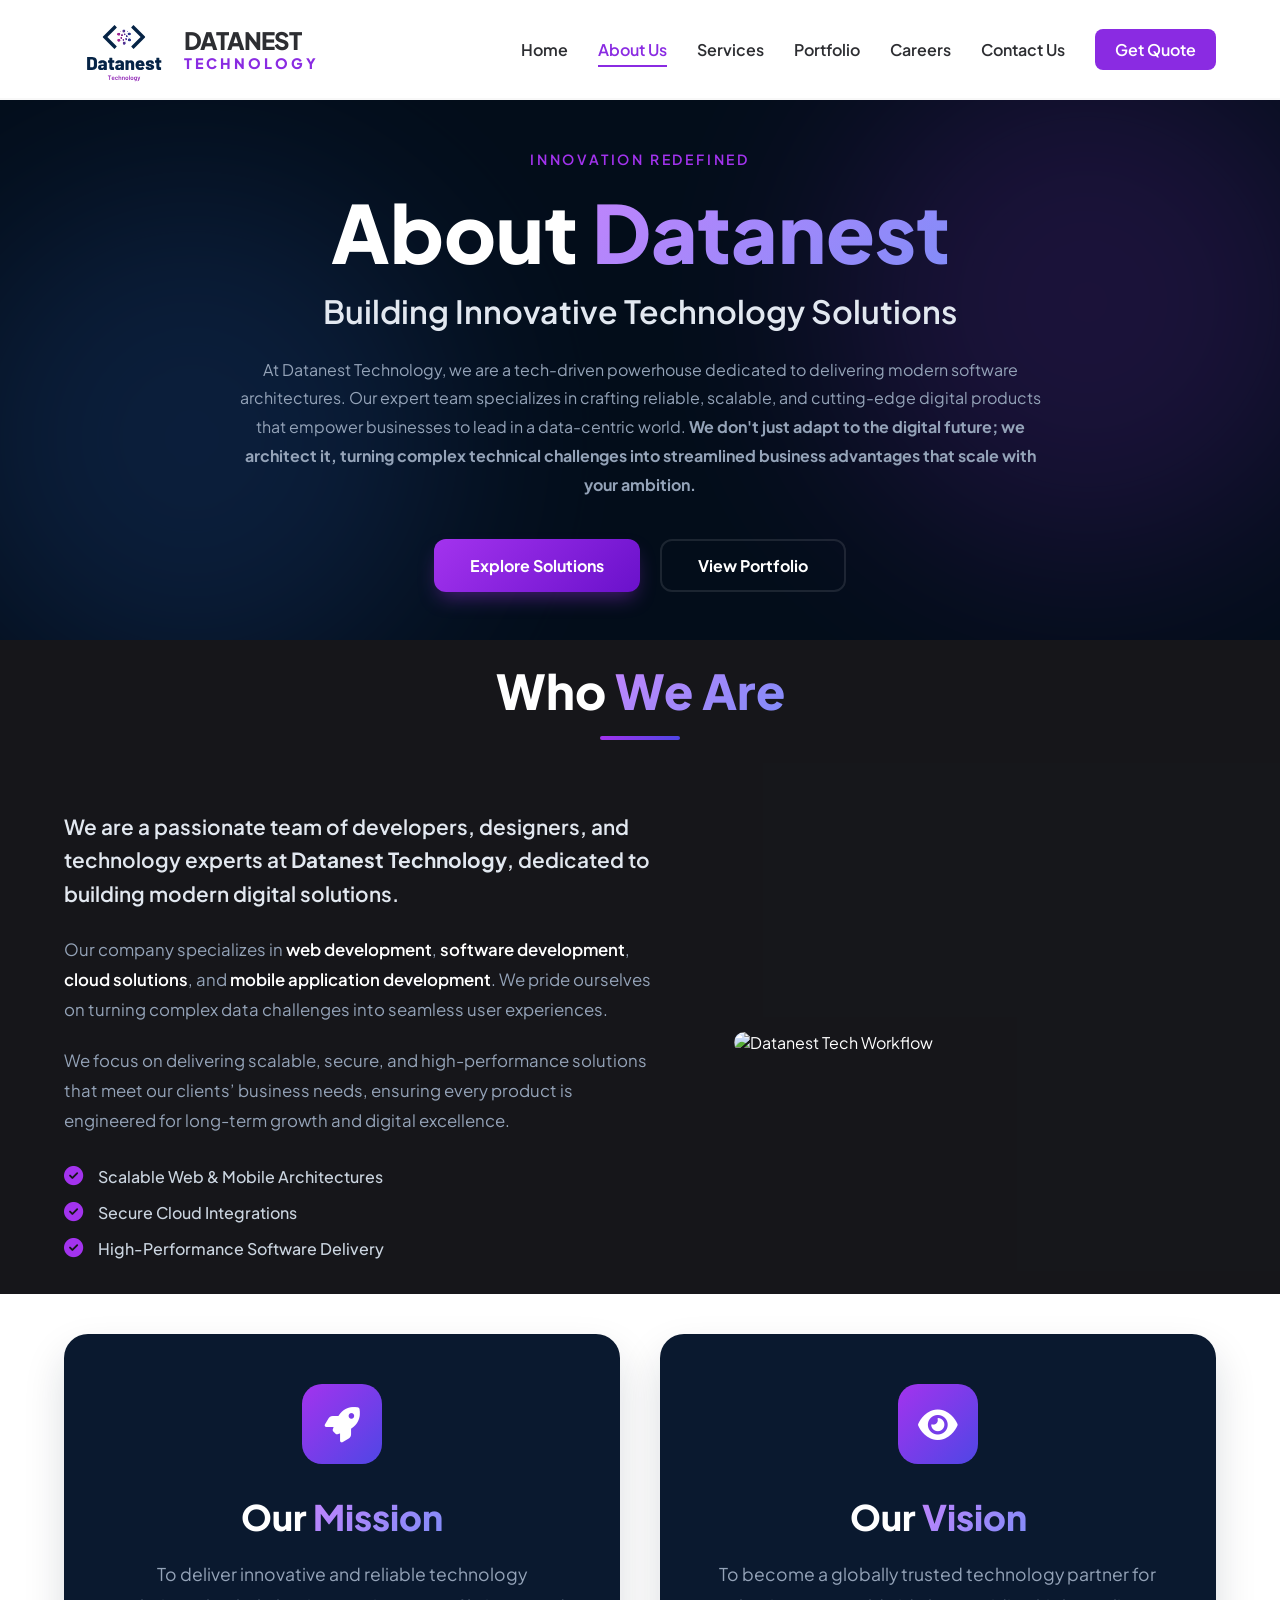
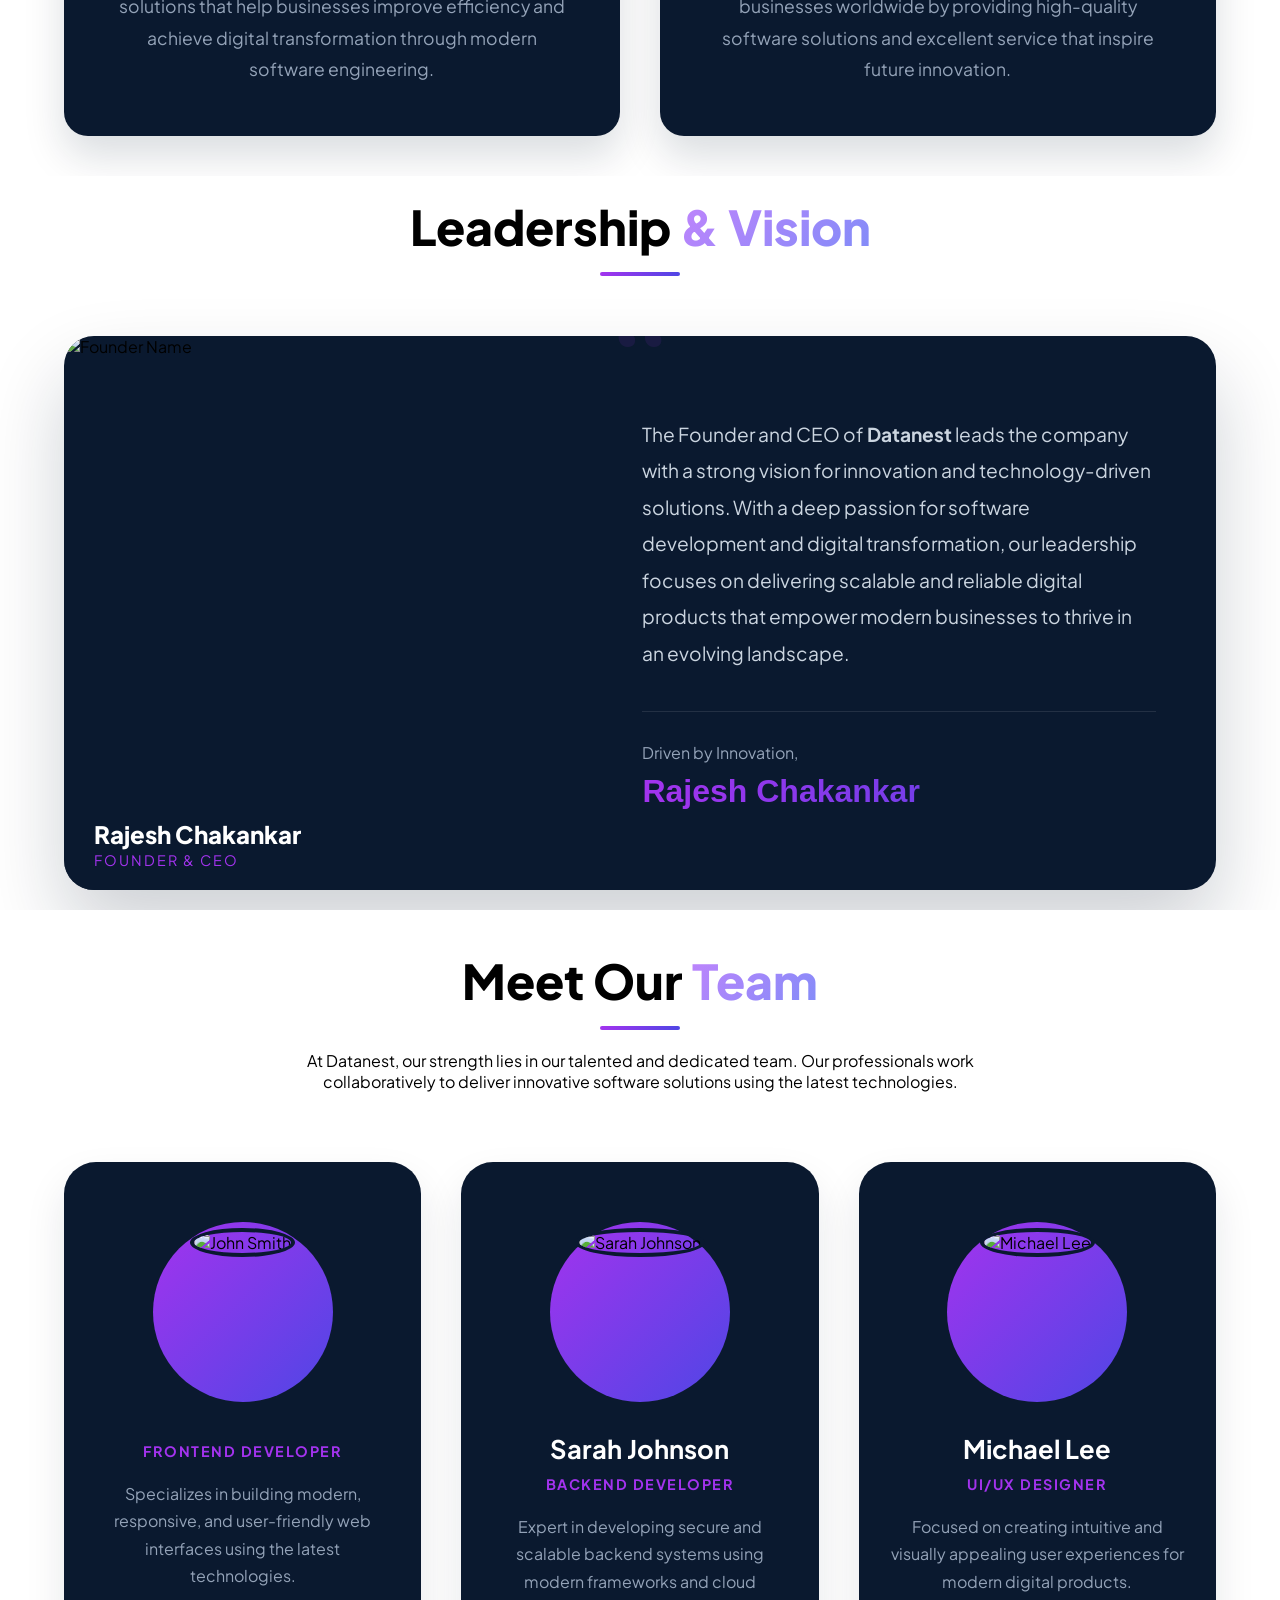
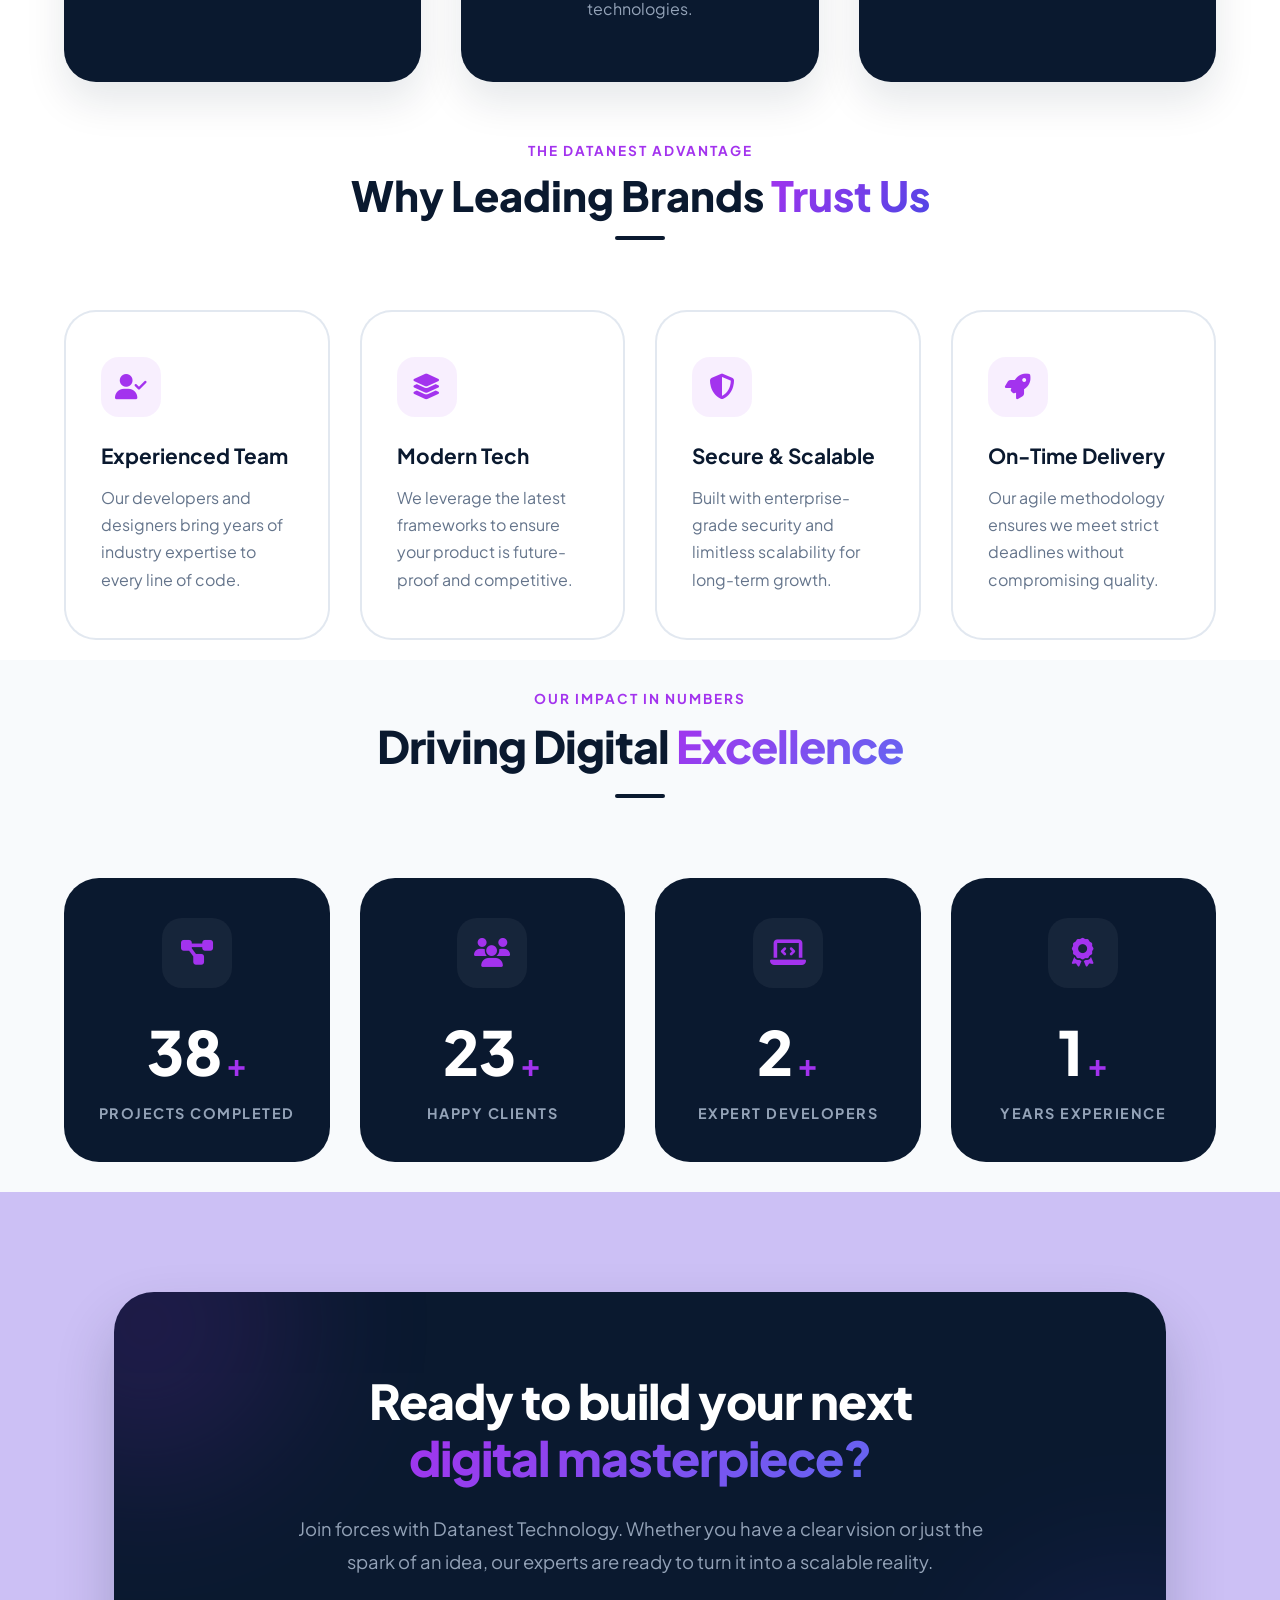
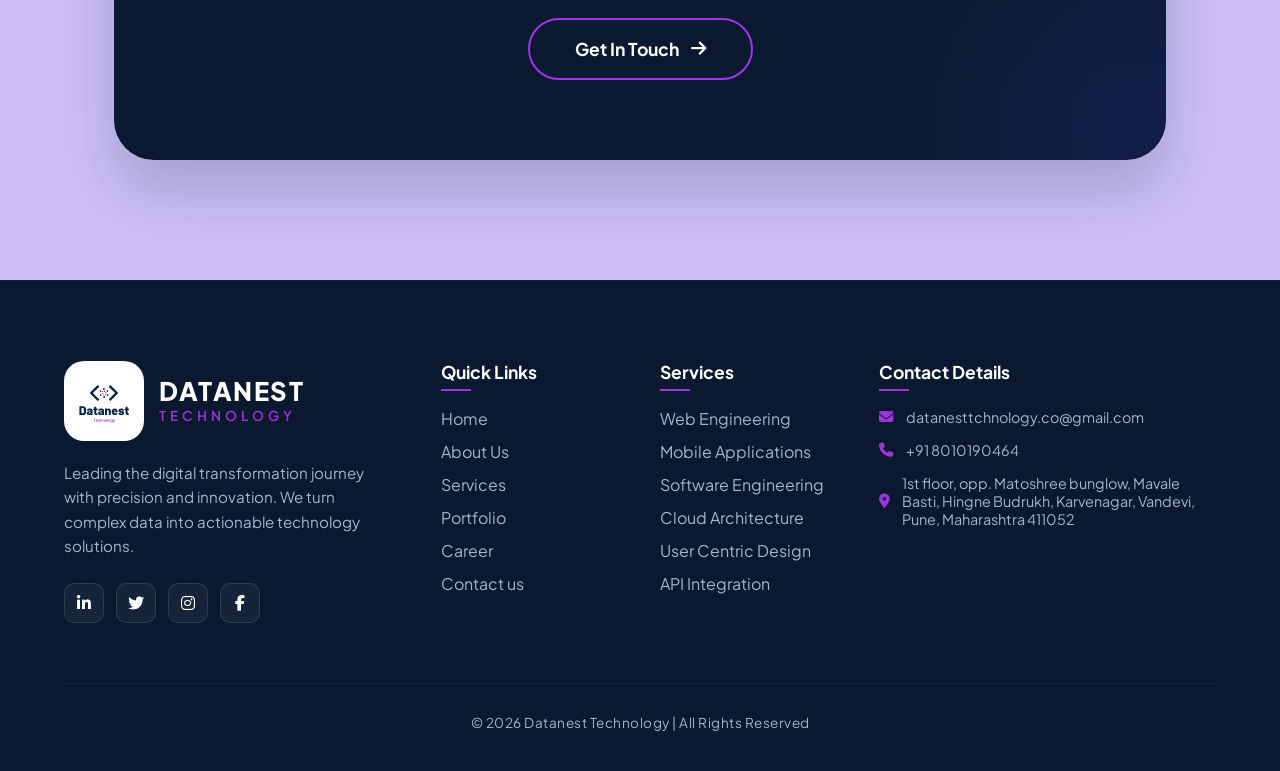
==== commit 9e4f7116: "changes in footer'" ====
--- a/about.html
+++ b/about.html
@@ -455,10 +455,13 @@
             <div class="dt-footer-nav">
                 <h4 class="dt-footer-heading">Services</h4>
                 <ul class="dt-footer-list">
-                    <li><a href="#" class="dt-footer-link">Web Solutions</a></li>
-                    <li><a href="#" class="dt-footer-link">Cloud Integration</a></li>
-                    <li><a href="#" class="dt-footer-link">Data Science</a></li>
-                    <li><a href="#" class="dt-footer-link">Cyber Security</a></li>
+                    <li><a href="Web Engineering" class="dt-footer-link">Web Engineering</a></li>
+                    <li><a href="Mobile Applications" class="dt-footer-link">Mobile Applications</a></li>
+                    <li><a href="Software Engineering" class="dt-footer-link">Software Engineering</a></li>
+                    <li><a href="Cloud Architecture" class="dt-footer-link">Cloud Architecture</a></li>
+                    <li><a href="uiux" class="dt-footer-link">User Centric Design</a></li>
+                    <li><a href="api" class="dt-footer-link">API Integration</a></li>
+                    
                 </ul>
             </div>
 
